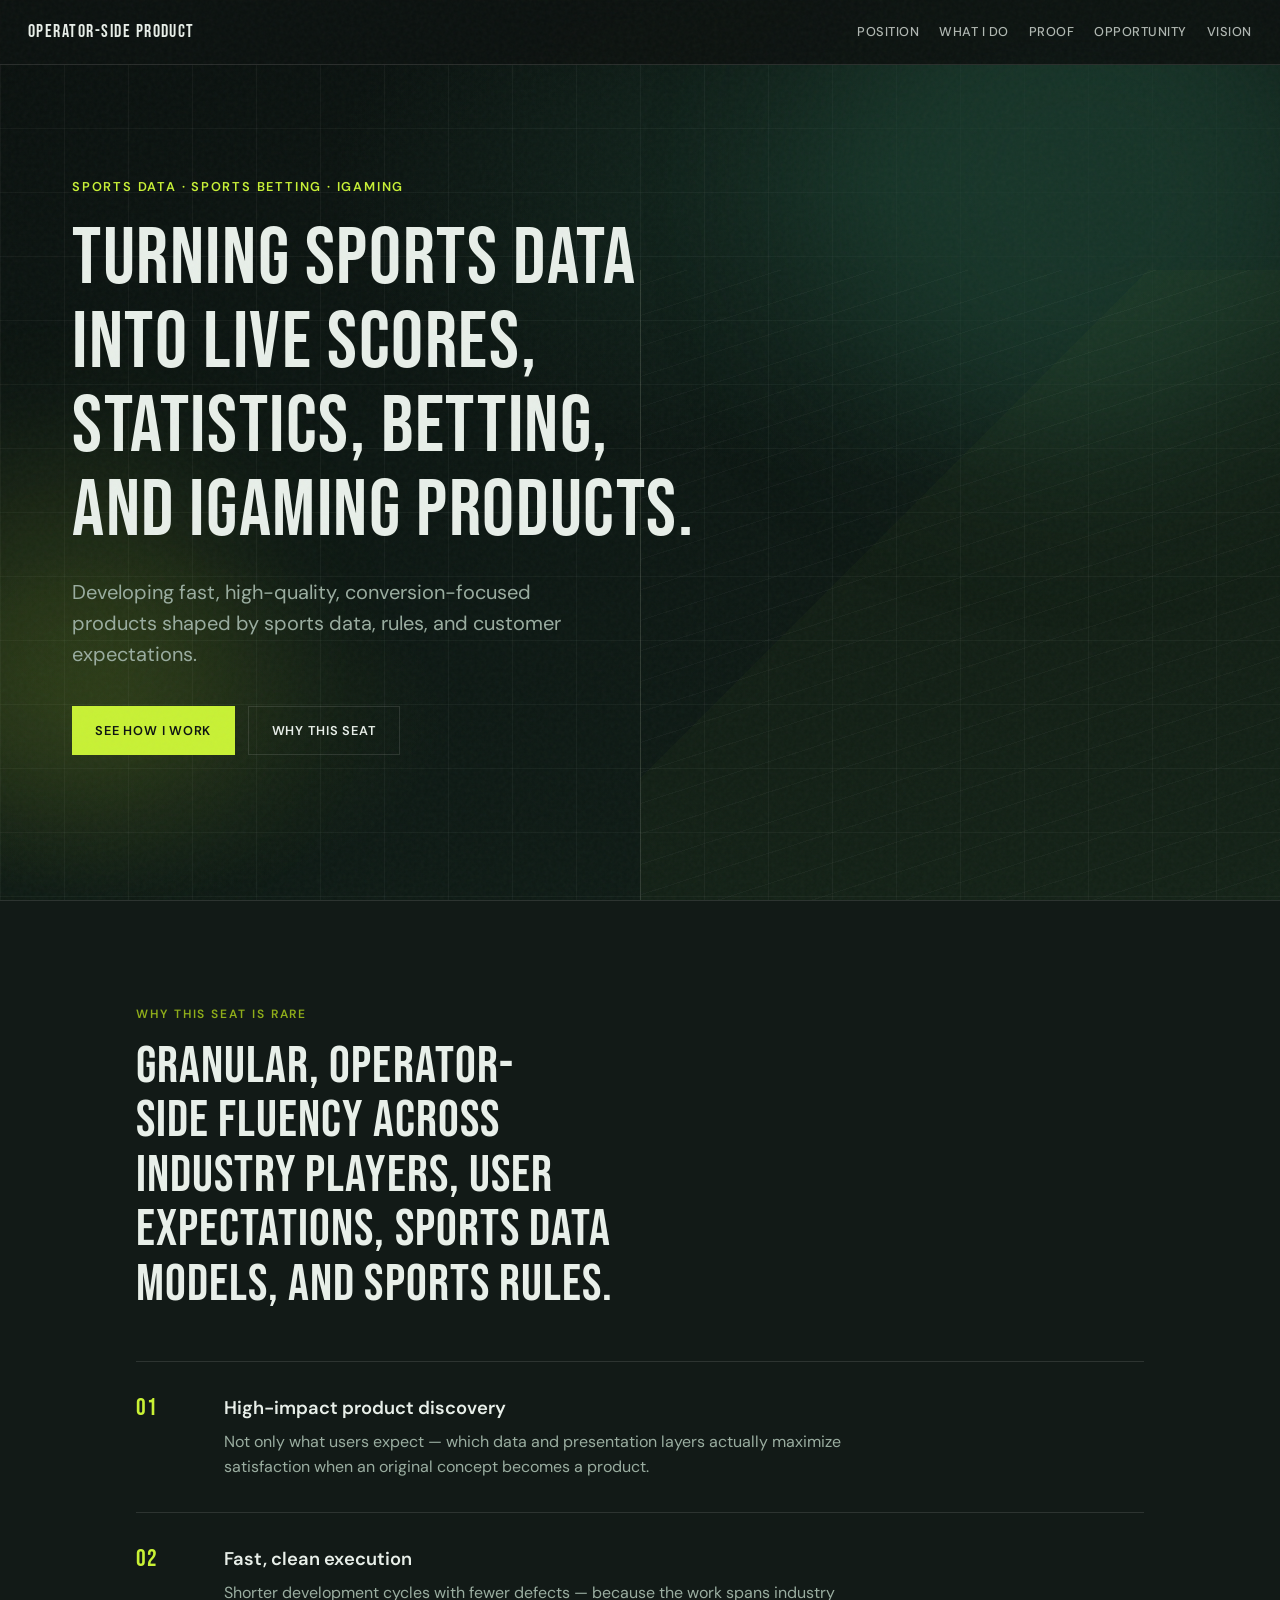
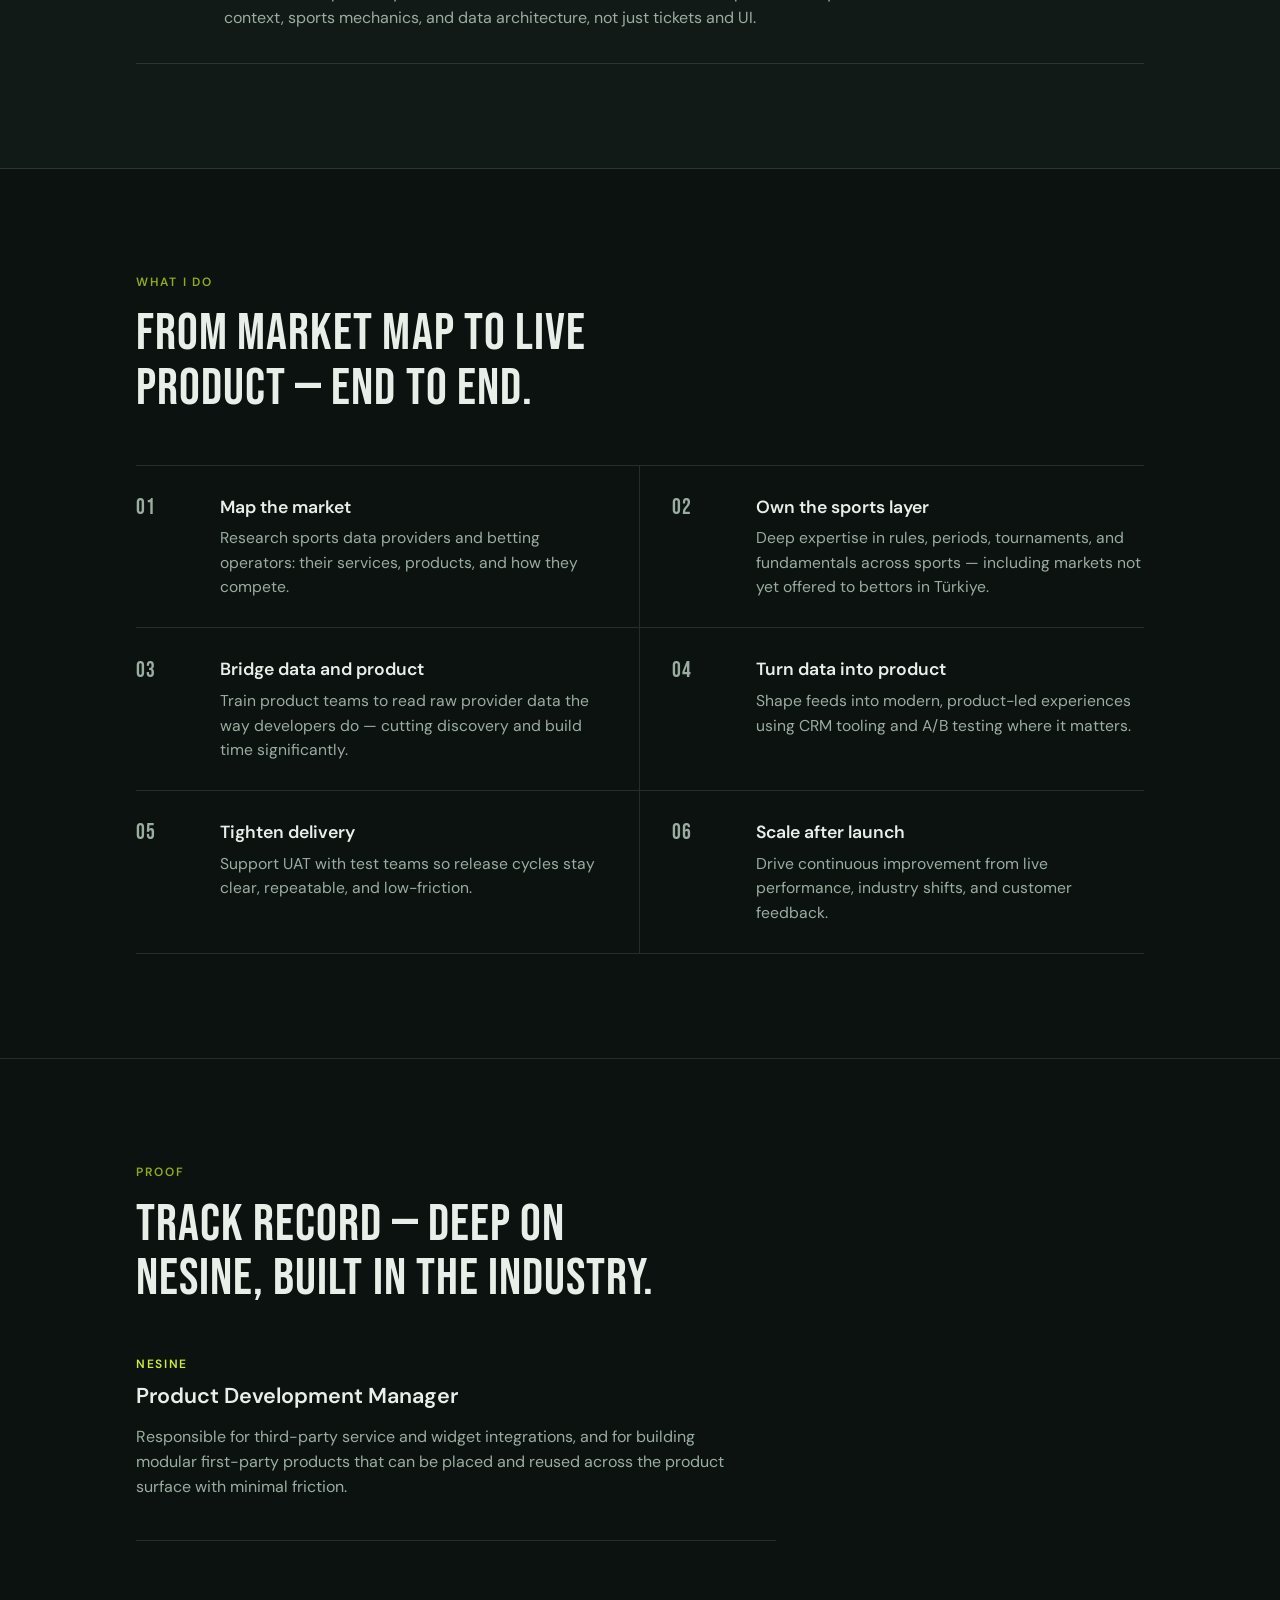
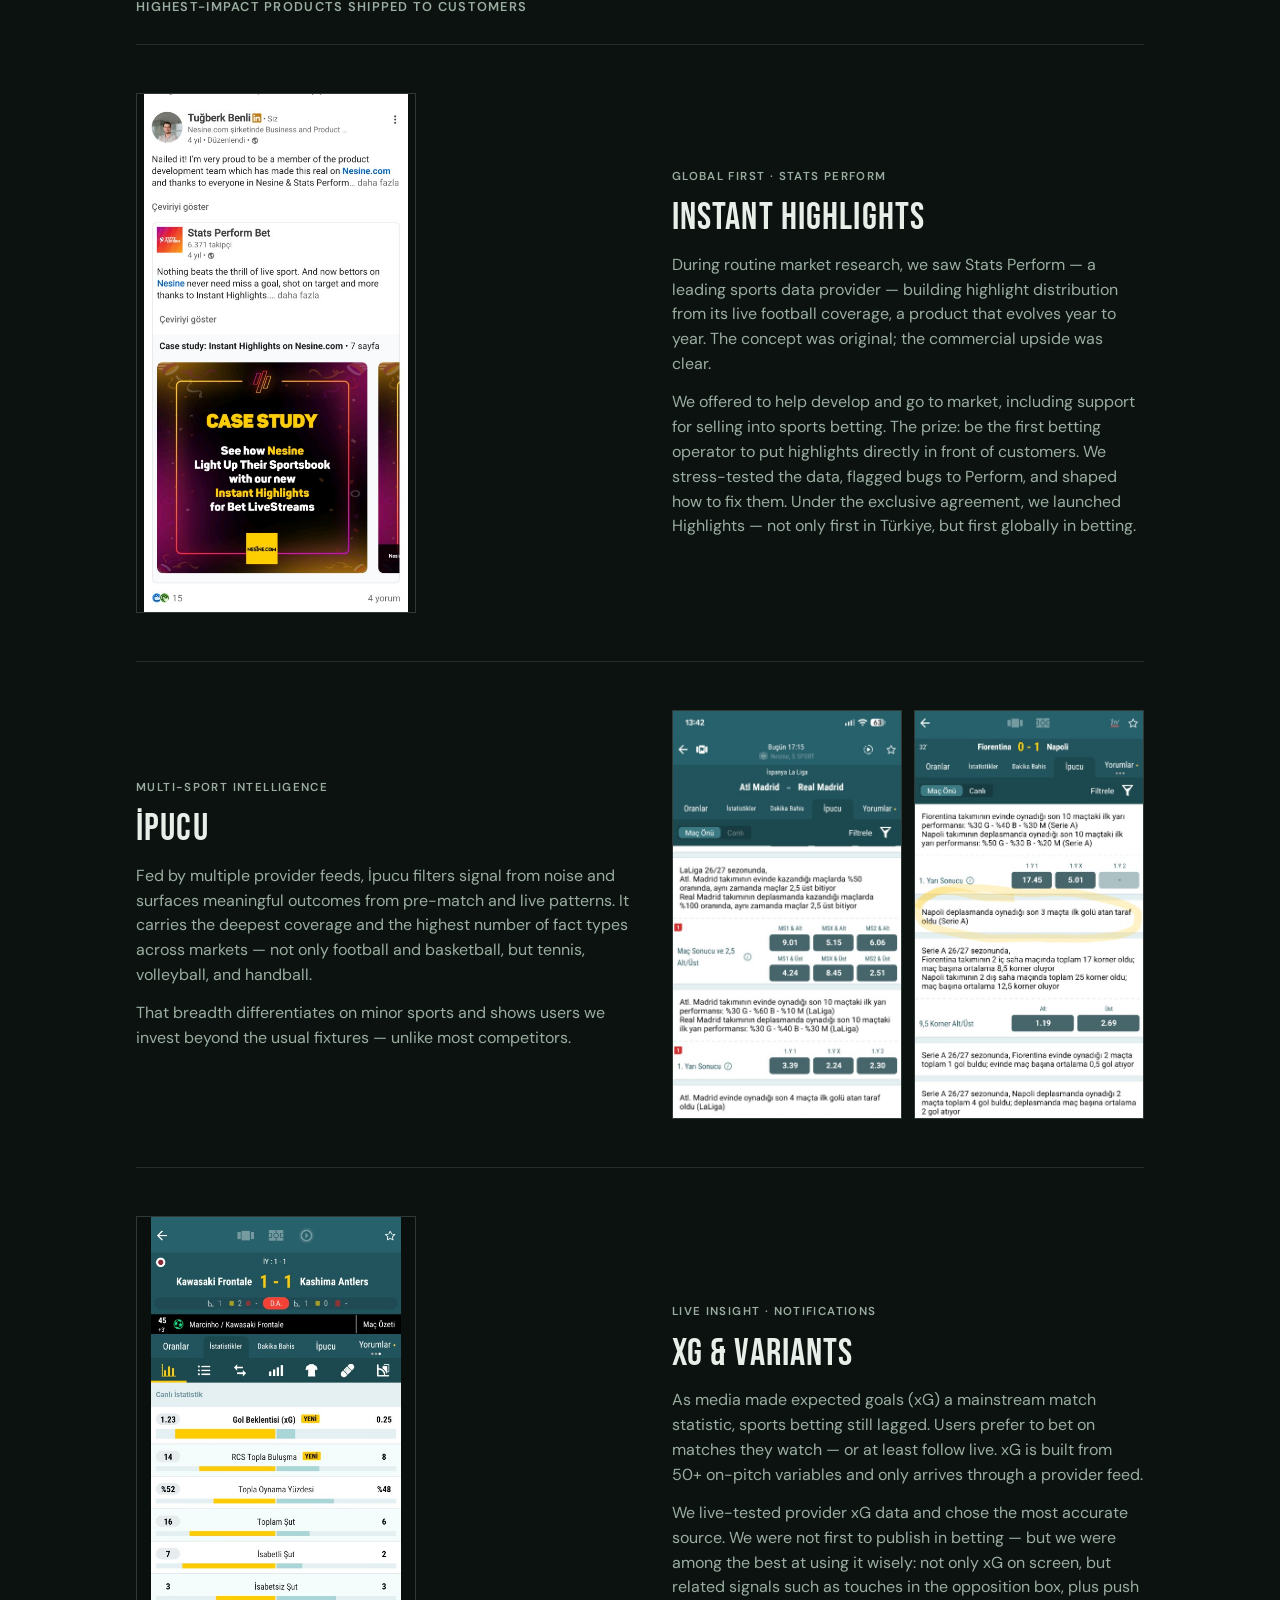
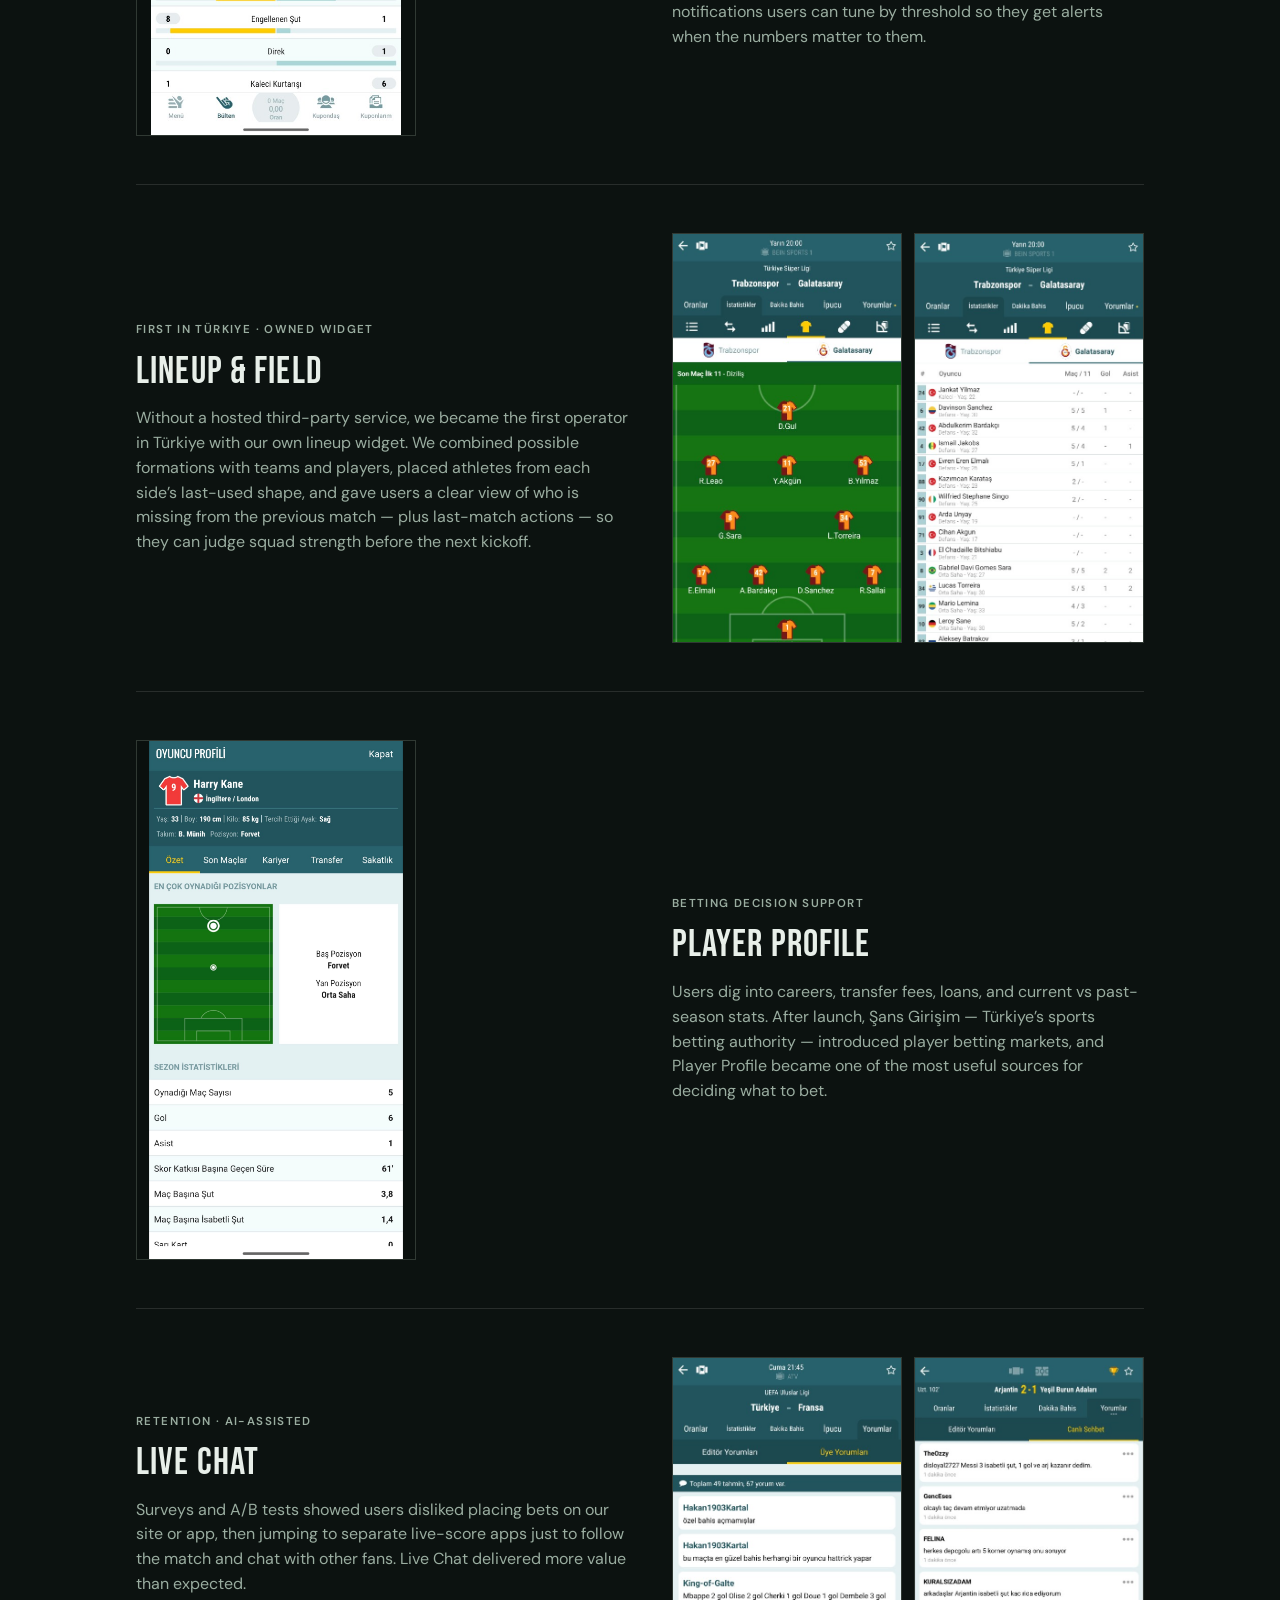
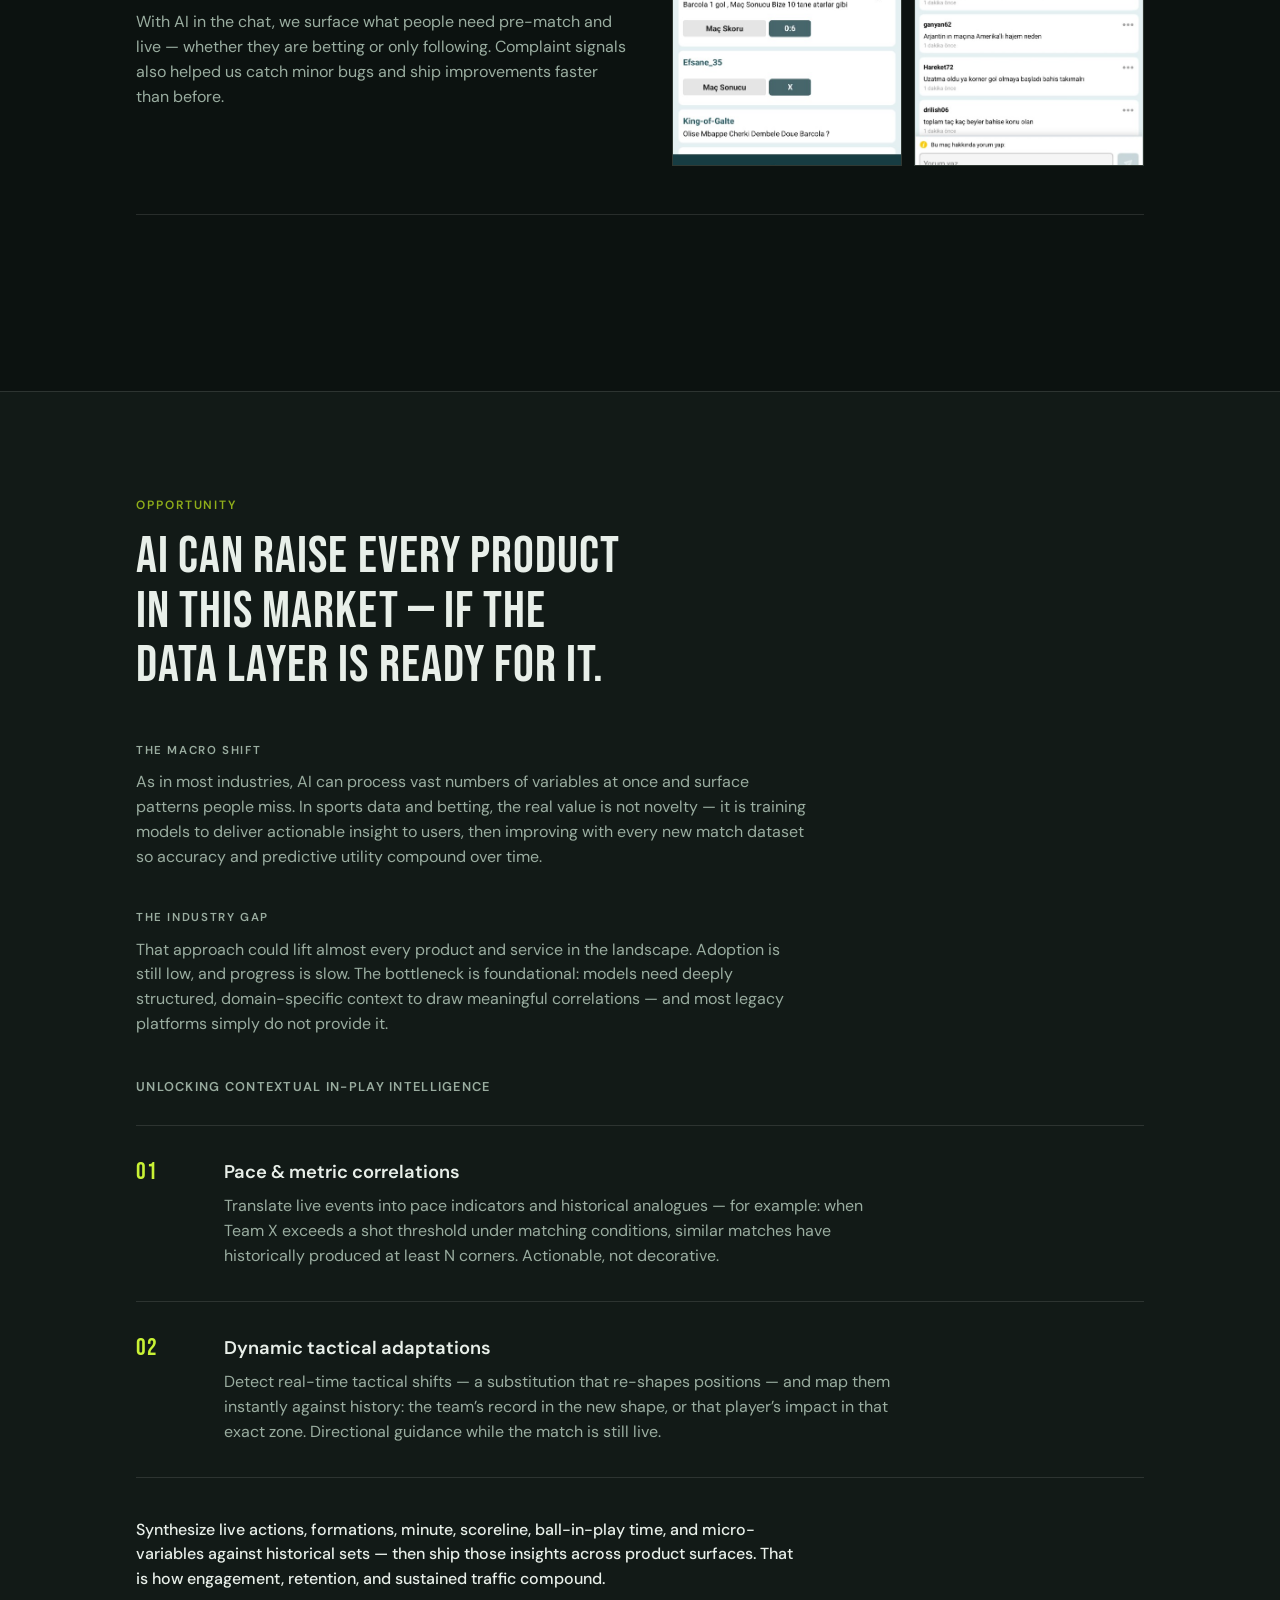
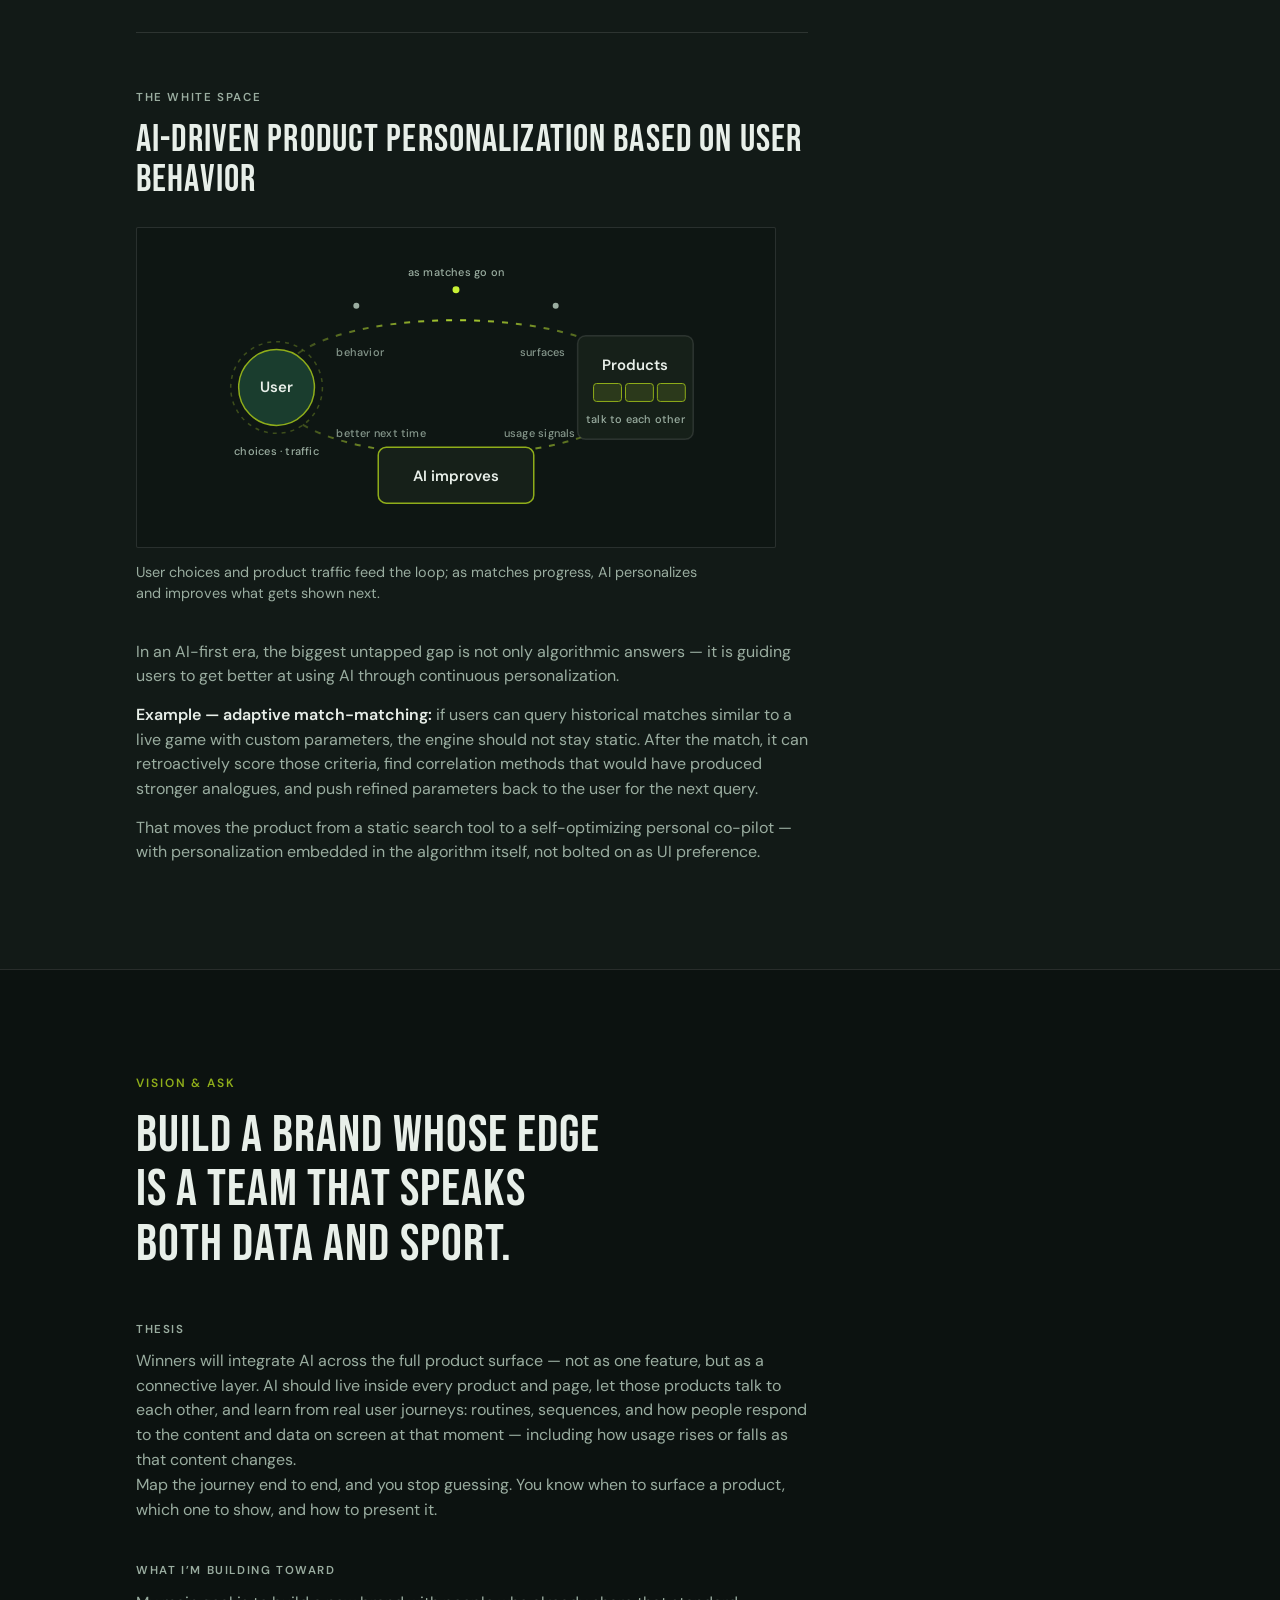
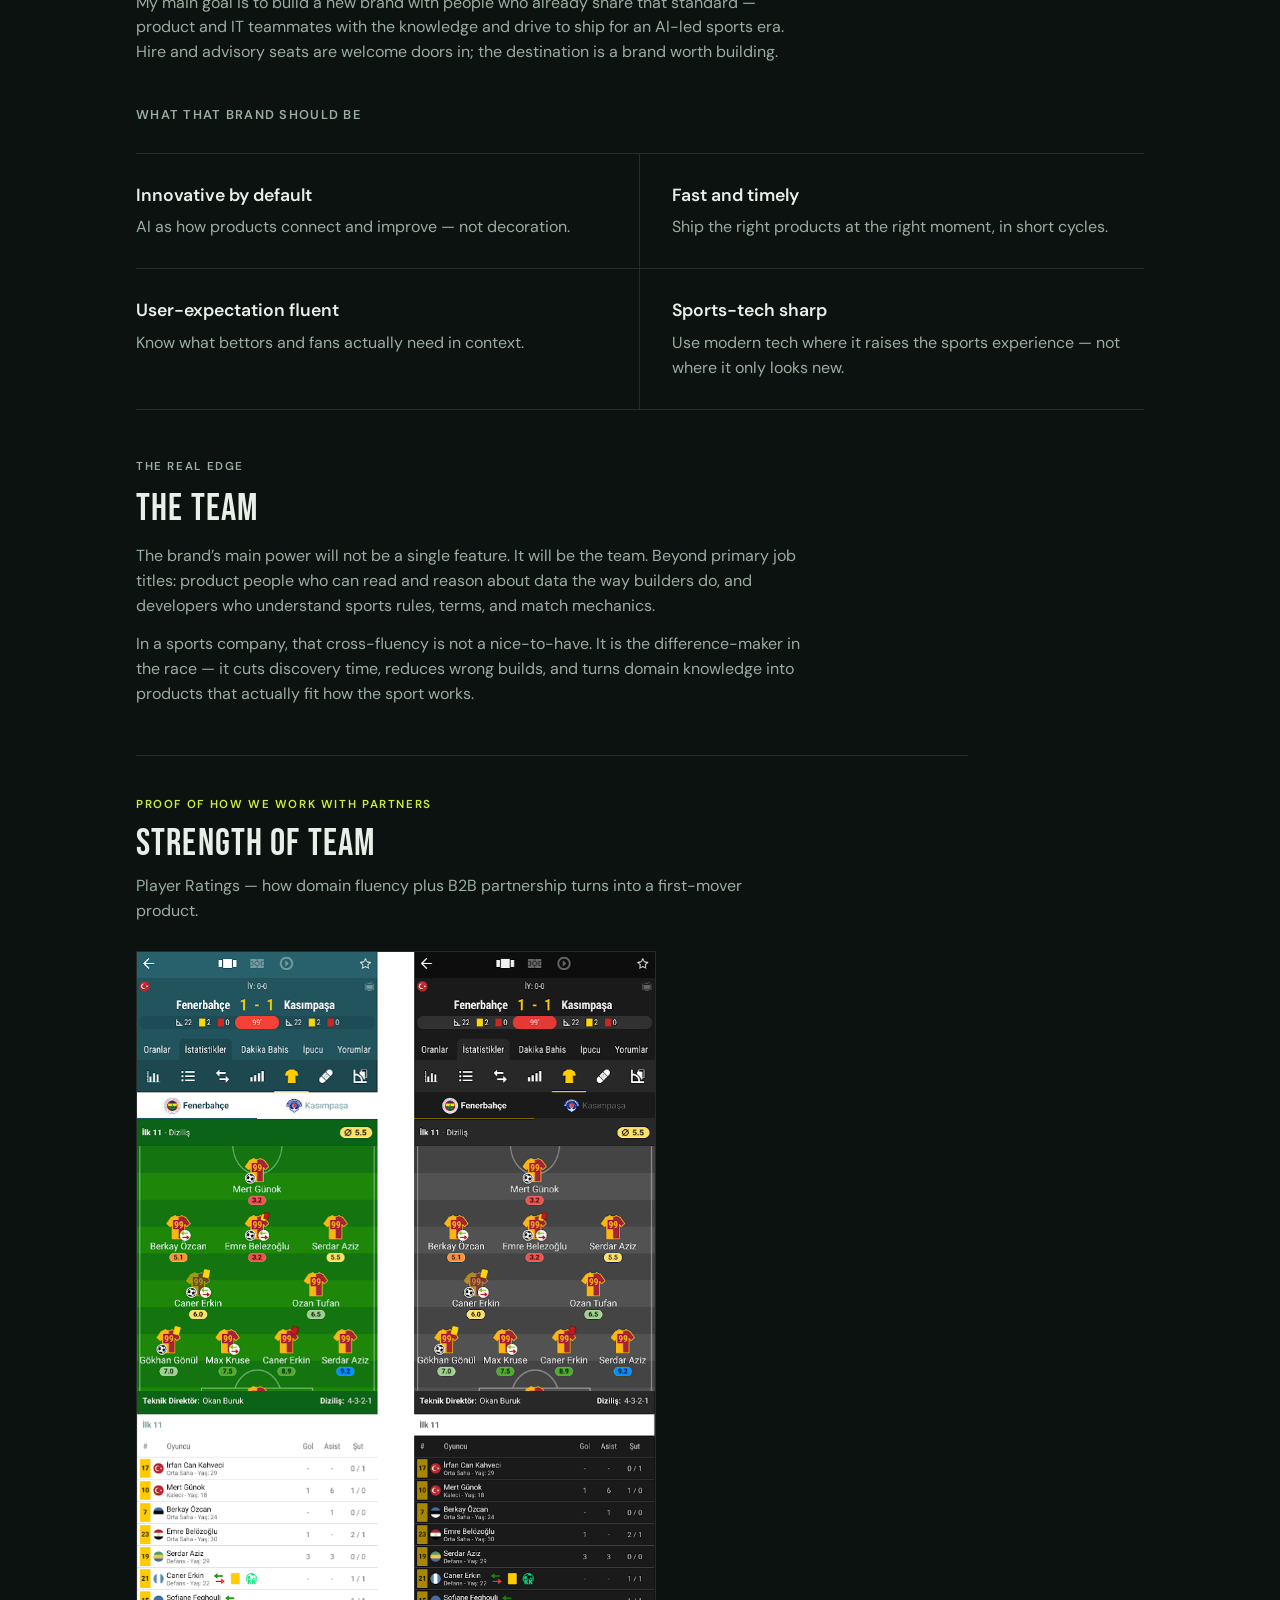
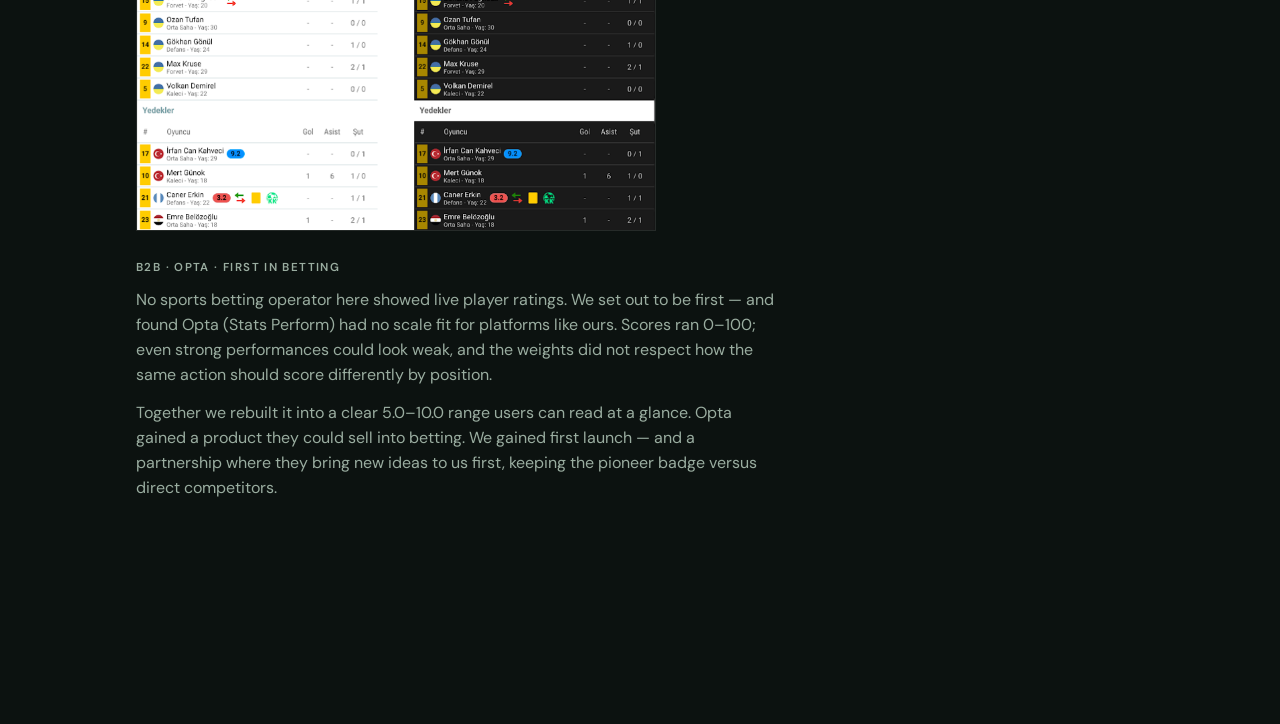
==== index.html @ 479ce372 "Publish investor pitch site for GitHub Pages. Co-authored-by: Cursor <cursoragent@cursor.com>" ====
<!DOCTYPE html>
<html lang="en">
  <head>
    <meta charset="UTF-8" />
    <meta name="viewport" content="width=device-width, initial-scale=1.0" />
    <title>Sports Data · Betting · iGaming | Operator-Side Product</title>
    <link rel="preconnect" href="https://fonts.googleapis.com" />
    <link rel="preconnect" href="https://fonts.gstatic.com" crossorigin />
    <link
      href="https://fonts.googleapis.com/css2?family=Bebas+Neue&family=DM+Sans:ital,opsz,wght@0,9..40,400;0,9..40,500;0,9..40,600;1,9..40,400&display=swap"
      rel="stylesheet"
    />
    <link rel="stylesheet" href="styles.css" />
  </head>
  <body>
    <div class="noise" aria-hidden="true"></div>

    <header class="site-header">
      <p class="brand-mark">Operator-side product</p>
      <nav class="nav">
        <a href="#position">Position</a>
        <a href="#work">What I do</a>
        <a href="#proof">Proof</a>
        <a href="#opportunity">Opportunity</a>
        <a href="#vision">Vision</a>
      </nav>
    </header>

    <main>
      <!-- ACT 1: Domain & Position (hybrid) -->
      <section class="hero" id="position" aria-labelledby="hero-title">
        <div class="hero-bg" aria-hidden="true">
          <div class="hero-grid"></div>
          <div class="hero-orb hero-orb--a"></div>
          <div class="hero-orb hero-orb--b"></div>
          <div class="hero-field"></div>
        </div>

        <div class="hero-content">
          <p class="hero-kicker reveal">Sports data · Sports betting · iGaming</p>

          <h1 id="hero-title" class="hero-title reveal reveal-delay-1">
            Turning sports data into live scores, statistics, betting, and
            iGaming products.
          </h1>

          <p class="hero-lead reveal reveal-delay-2">
            Developing fast, high-quality, conversion-focused products shaped by
            sports data, rules, and customer expectations.
          </p>

          <div class="hero-cta reveal reveal-delay-3">
            <a class="btn btn-primary" href="#work">See how I work</a>
            <a class="btn btn-ghost" href="#value">Why this seat</a>
          </div>
        </div>
      </section>

      <section class="value" id="value" aria-labelledby="value-title">
        <div class="section-inner">
          <p class="section-label reveal">Why this seat is rare</p>
          <h2 id="value-title" class="section-title reveal">
            Granular, operator-side fluency across industry players, user
            expectations, sports data models, and sports rules.
          </h2>

          <ul class="value-list">
            <li class="value-item reveal">
              <span class="value-index">01</span>
              <div>
                <h3>High-impact product discovery</h3>
                <p>
                  Not only what users expect — which data and presentation
                  layers actually maximize satisfaction when an original concept
                  becomes a product.
                </p>
              </div>
            </li>
            <li class="value-item reveal">
              <span class="value-index">02</span>
              <div>
                <h3>Fast, clean execution</h3>
                <p>
                  Shorter development cycles with fewer defects — because the
                  work spans industry context, sports mechanics, and data
                  architecture, not just tickets and UI.
                </p>
              </div>
            </li>
          </ul>
        </div>
      </section>

      <section class="work" id="work" aria-labelledby="work-title">
        <div class="section-inner">
          <p class="section-label reveal">What I do</p>
          <h2 id="work-title" class="section-title reveal">
            From market map to live product — end to end.
          </h2>

          <ol class="work-list">
            <li class="work-item reveal">
              <span class="work-num">01</span>
              <div>
                <h3>Map the market</h3>
                <p>
                  Research sports data providers and betting operators: their
                  services, products, and how they compete.
                </p>
              </div>
            </li>
            <li class="work-item reveal">
              <span class="work-num">02</span>
              <div>
                <h3>Own the sports layer</h3>
                <p>
                  Deep expertise in rules, periods, tournaments, and fundamentals
                  across sports — including markets not yet offered to bettors
                  in Türkiye.
                </p>
              </div>
            </li>
            <li class="work-item reveal">
              <span class="work-num">03</span>
              <div>
                <h3>Bridge data and product</h3>
                <p>
                  Train product teams to read raw provider data the way
                  developers do — cutting discovery and build time
                  significantly.
                </p>
              </div>
            </li>
            <li class="work-item reveal">
              <span class="work-num">04</span>
              <div>
                <h3>Turn data into product</h3>
                <p>
                  Shape feeds into modern, product-led experiences using CRM
                  tooling and A/B testing where it matters.
                </p>
              </div>
            </li>
            <li class="work-item reveal">
              <span class="work-num">05</span>
              <div>
                <h3>Tighten delivery</h3>
                <p>
                  Support UAT with test teams so release cycles stay clear,
                  repeatable, and low-friction.
                </p>
              </div>
            </li>
            <li class="work-item reveal">
              <span class="work-num">06</span>
              <div>
                <h3>Scale after launch</h3>
                <p>
                  Drive continuous improvement from live performance, industry
                  shifts, and customer feedback.
                </p>
              </div>
            </li>
          </ol>
        </div>
      </section>

      <!-- ACT 2: Proof — track record & companies -->
      <section class="proof" id="proof" aria-labelledby="proof-title">
        <div class="section-inner">
          <p class="section-label reveal">Proof</p>
          <h2 id="proof-title" class="section-title reveal">
            Track record — deep on Nesine, built in the industry.
          </h2>

          <div class="role-block reveal">
            <p class="role-company">Nesine</p>
            <h3 class="role-title">Product Development Manager</h3>
            <p class="role-copy">
              Responsible for third-party service and widget integrations, and
              for building modular first-party products that can be placed and
              reused across the product surface with minimal friction.
            </p>
          </div>

          <p class="proof-sublabel reveal">Highest-impact products shipped to customers</p>

          <div class="project-list">
            <article class="project reveal" id="instant-highlights">
              <div class="project-media">
                <div class="shot-gallery shot-gallery--single">
                  <figure class="shot">
                    <img
                      src="assets/instant-highlights.png"
                      alt="Stats Perform Instant Highlights case study featuring Nesine"
                      loading="lazy"
                    />
                  </figure>
                </div>
              </div>
              <div class="project-body">
                <p class="project-tag">Global first · Stats Perform</p>
                <h3>Instant Highlights</h3>
                <p>
                  During routine market research, we saw Stats Perform —
                  a leading sports data provider — building highlight
                  distribution from its live football coverage, a product that
                  evolves year to year. The concept was original; the commercial
                  upside was clear.
                </p>
                <p>
                  We offered to help develop and go to market, including support
                  for selling into sports betting. The prize: be the first
                  betting operator to put highlights directly in front of
                  customers. We stress-tested the data, flagged bugs to Perform,
                  and shaped how to fix them. Under the exclusive agreement, we
                  launched Highlights — not only first in Türkiye, but first
                  globally in betting.
                </p>
              </div>
            </article>

            <article class="project reveal" id="ipucu">
              <div class="project-media">
                <div class="shot-gallery">
                  <figure class="shot">
                    <img
                      src="assets/ipucu.png"
                      alt="İpucu pre-match tips with markets and odds"
                      loading="lazy"
                    />
                  </figure>
                  <figure class="shot">
                    <img
                      src="assets/ipucu2.png"
                      alt="İpucu live tips during a match"
                      loading="lazy"
                    />
                  </figure>
                </div>
              </div>
              <div class="project-body">
                <p class="project-tag">Multi-sport intelligence</p>
                <h3>İpucu</h3>
                <p>
                  Fed by multiple provider feeds, İpucu filters signal from
                  noise and surfaces meaningful outcomes from pre-match and live
                  patterns. It carries the deepest coverage and the highest
                  number of fact types across markets — not only football and
                  basketball, but tennis, volleyball, and handball.
                </p>
                <p>
                  That breadth differentiates on minor sports and shows users we
                  invest beyond the usual fixtures — unlike most competitors.
                </p>
              </div>
            </article>

            <article class="project reveal" id="xg-variants">
              <div class="project-media">
                <div class="shot-gallery shot-gallery--single">
                  <figure class="shot">
                    <img
                      src="assets/xg-variants.png"
                      alt="Live statistics showing xG and opposition-box touches"
                      loading="lazy"
                    />
                  </figure>
                </div>
              </div>
              <div class="project-body">
                <p class="project-tag">Live insight · notifications</p>
                <h3>xG &amp; variants</h3>
                <p>
                  As media made expected goals (xG) a mainstream match
                  statistic, sports betting still lagged. Users prefer to bet on
                  matches they watch — or at least follow live. xG is built from
                  50+ on-pitch variables and only arrives through a provider
                  feed.
                </p>
                <p>
                  We live-tested provider xG data and chose the most accurate
                  source. We were not first to publish in betting — but we were
                  among the best at using it wisely: not only xG on screen, but
                  related signals such as touches in the opposition box, plus
                  push notifications users can tune by threshold so they get
                  alerts when the numbers matter to them.
                </p>
              </div>
            </article>

            <article class="project reveal" id="lineup-field">
              <div class="project-media">
                <div class="shot-gallery">
                  <figure class="shot">
                    <img
                      src="assets/lineup-field.png"
                      alt="Lineup formation on the field widget"
                      loading="lazy"
                    />
                  </figure>
                  <figure class="shot">
                    <img
                      src="assets/lineup-field2.png"
                      alt="Squad list with match, goals, and assist stats"
                      loading="lazy"
                    />
                  </figure>
                </div>
              </div>
              <div class="project-body">
                <p class="project-tag">First in Türkiye · owned widget</p>
                <h3>Lineup &amp; field</h3>
                <p>
                  Without a hosted third-party service, we became the first
                  operator in Türkiye with our own lineup widget. We combined
                  possible formations with teams and players, placed athletes
                  from each side’s last-used shape, and gave users a clear view
                  of who is missing from the previous match — plus last-match
                  actions — so they can judge squad strength before the next
                  kickoff.
                </p>
              </div>
            </article>

            <article class="project reveal" id="player-profile">
              <div class="project-media">
                <div class="shot-gallery shot-gallery--single">
                  <figure class="shot">
                    <img
                      src="assets/player-profile.png"
                      alt="Player profile with career, transfers, and season stats"
                      loading="lazy"
                    />
                  </figure>
                </div>
              </div>
              <div class="project-body">
                <p class="project-tag">Betting decision support</p>
                <h3>Player Profile</h3>
                <p>
                  Users dig into careers, transfer fees, loans, and current vs
                  past-season stats. After launch, Şans Girişim — Türkiye’s
                  sports betting authority — introduced player betting markets,
                  and Player Profile became one of the most useful sources for
                  deciding what to bet.
                </p>
              </div>
            </article>

            <article class="project reveal" id="live-chat">
              <div class="project-media">
                <div class="shot-gallery">
                  <figure class="shot">
                    <img
                      src="assets/live-chat.png"
                      alt="Member comments and predictions on a match"
                      loading="lazy"
                    />
                  </figure>
                  <figure class="shot">
                    <img
                      src="assets/live-chat2.png"
                      alt="Live chat feed during a match"
                      loading="lazy"
                    />
                  </figure>
                </div>
              </div>
              <div class="project-body">
                <p class="project-tag">Retention · AI-assisted</p>
                <h3>Live Chat</h3>
                <p>
                  Surveys and A/B tests showed users disliked placing bets on
                  our site or app, then jumping to separate live-score apps just
                  to follow the match and chat with other fans. Live Chat
                  delivered more value than expected.
                </p>
                <p>
                  With AI in the chat, we surface what people need pre-match and
                  live — whether they are betting or only following. Complaint
                  signals also helped us catch minor bugs and ship improvements
                  faster than before.
                </p>
              </div>
            </article>
          </div>
        </div>
      </section>

      <!-- ACT 4: Opportunity — industry direction & white space -->
      <section class="opportunity" id="opportunity" aria-labelledby="opportunity-title">
        <div class="section-inner">
          <p class="section-label reveal">Opportunity</p>
          <h2 id="opportunity-title" class="section-title reveal">
            AI can raise every product in this market — if the data layer is
            ready for it.
          </h2>

          <div class="opp-block reveal">
            <p class="opp-kicker">The macro shift</p>
            <p>
              As in most industries, AI can process vast numbers of variables
              at once and surface patterns people miss. In sports data and
              betting, the real value is not novelty — it is training models to
              deliver actionable insight to users, then improving with every
              new match dataset so accuracy and predictive utility compound
              over time.
            </p>
          </div>

          <div class="opp-block reveal">
            <p class="opp-kicker">The industry gap</p>
            <p>
              That approach could lift almost every product and service in the
              landscape. Adoption is still low, and progress is slow. The
              bottleneck is foundational: models need deeply structured,
              domain-specific context to draw meaningful correlations — and
              most legacy platforms simply do not provide it.
            </p>
          </div>

          <p class="proof-sublabel reveal">Unlocking contextual in-play intelligence</p>

          <ul class="opp-cases">
            <li class="opp-case reveal">
              <span class="value-index">01</span>
              <div>
                <h3>Pace &amp; metric correlations</h3>
                <p>
                  Translate live events into pace indicators and historical
                  analogues — for example: when Team X exceeds a shot threshold
                  under matching conditions, similar matches have historically
                  produced at least N corners. Actionable, not decorative.
                </p>
              </div>
            </li>
            <li class="opp-case reveal">
              <span class="value-index">02</span>
              <div>
                <h3>Dynamic tactical adaptations</h3>
                <p>
                  Detect real-time tactical shifts — a substitution that
                  re-shapes positions — and map them instantly against history:
                  the team’s record in the new shape, or that player’s impact
                  in that exact zone. Directional guidance while the match is
                  still live.
                </p>
              </div>
            </li>
          </ul>

          <p class="opp-payoff reveal">
            Synthesize live actions, formations, minute, scoreline, ball-in-play
            time, and micro-variables against historical sets — then ship those
            insights across product surfaces. That is how engagement, retention,
            and sustained traffic compound.
          </p>

          <div class="opp-whitespace reveal">
            <p class="opp-kicker">The white space</p>
            <h3>AI-driven product personalization based on user behavior</h3>

            <figure class="loop-figure" aria-label="Loop: user choices, products in conversation, match progress, and AI improving products">
              <svg class="loop-svg" viewBox="0 0 640 320" role="img" aria-hidden="true">
                <defs>
                  <marker id="loop-arrow" markerWidth="8" markerHeight="8" refX="6" refY="4" orient="auto">
                    <path d="M0,0 L8,4 L0,8 Z" fill="#8fad1a" />
                  </marker>
                  <linearGradient id="loop-line" x1="0%" y1="0%" x2="100%" y2="0%">
                    <stop offset="0%" stop-color="#c8f135" stop-opacity="0.15" />
                    <stop offset="50%" stop-color="#c8f135" stop-opacity="0.85" />
                    <stop offset="100%" stop-color="#c8f135" stop-opacity="0.15" />
                  </linearGradient>
                </defs>

                <!-- Cycle path -->
                <path
                  class="loop-path"
                  d="M140 160 C140 70, 500 70, 500 160 C500 250, 140 250, 140 160"
                  fill="none"
                  stroke="url(#loop-line)"
                  stroke-width="2"
                  marker-mid="url(#loop-arrow)"
                />

                <!-- Match progress ticks along top arc -->
                <g class="loop-ticks" fill="#9aada0">
                  <circle cx="220" cy="78" r="3" />
                  <circle cx="320" cy="62" r="3.5" class="loop-tick-hot" />
                  <circle cx="420" cy="78" r="3" />
                  <text x="320" y="48" text-anchor="middle" class="loop-label-sm">as matches go on</text>
                </g>

                <!-- User -->
                <g class="loop-node loop-node--user" transform="translate(140 160)">
                  <circle r="46" class="loop-node-ring" />
                  <circle r="38" class="loop-node-fill loop-node-fill--user" />
                  <text y="5" text-anchor="middle" class="loop-label">User</text>
                  <text y="68" text-anchor="middle" class="loop-label-sm">choices · traffic</text>
                </g>

                <!-- Products cluster -->
                <g class="loop-node" transform="translate(500 160)">
                  <rect x="-58" y="-52" width="116" height="104" rx="8" class="loop-node-fill" />
                  <text y="-18" text-anchor="middle" class="loop-label">Products</text>
                  <g class="loop-products" text-anchor="middle">
                    <rect x="-42" y="-4" width="28" height="18" rx="3" class="loop-chip" />
                    <rect x="-10" y="-4" width="28" height="18" rx="3" class="loop-chip" />
                    <rect x="22" y="-4" width="28" height="18" rx="3" class="loop-chip" />
                    <text y="36" class="loop-label-sm">talk to each other</text>
                  </g>
                </g>

                <!-- AI improve (bottom) -->
                <g class="loop-node" transform="translate(320 248)">
                  <rect x="-78" y="-28" width="156" height="56" rx="8" class="loop-node-fill loop-node-fill--ai" />
                  <text y="6" text-anchor="middle" class="loop-label">AI improves</text>
                </g>

                <!-- Small flow labels -->
                <text x="200" y="128" class="loop-label-sm loop-flow">behavior</text>
                <text x="430" y="128" class="loop-label-sm loop-flow" text-anchor="end">surfaces</text>
                <text x="200" y="210" class="loop-label-sm loop-flow">better next time</text>
                <text x="440" y="210" class="loop-label-sm loop-flow" text-anchor="end">usage signals</text>
              </svg>
              <figcaption class="loop-caption">
                User choices and product traffic feed the loop; as matches
                progress, AI personalizes and improves what gets shown next.
              </figcaption>
            </figure>

            <p>
              In an AI-first era, the biggest untapped gap is not only
              algorithmic answers — it is guiding users to get better at using
              AI through continuous personalization.
            </p>
            <p>
              <strong>Example — adaptive match-matching:</strong> if users can
              query historical matches similar to a live game with custom
              parameters, the engine should not stay static. After the match,
              it can retroactively score those criteria, find correlation
              methods that would have produced stronger analogues, and push
              refined parameters back to the user for the next query.
            </p>
            <p>
              That moves the product from a static search tool to a
              self-optimizing personal co-pilot — with personalization embedded
              in the algorithm itself, not bolted on as UI preference.
            </p>
          </div>
        </div>
      </section>

      <!-- ACT 5: Vision & ask -->
      <section class="vision" id="vision" aria-labelledby="vision-title">
        <div class="section-inner">
          <p class="section-label reveal">Vision &amp; ask</p>
          <h2 id="vision-title" class="section-title reveal">
            Build a brand whose edge is a team that speaks both data and sport.
          </h2>

          <div class="opp-block reveal">
            <p class="opp-kicker">Thesis</p>
            <p>
              Winners will integrate AI across the full product surface — not as
              one feature, but as a connective layer. AI should live inside
              every product and page, let those products talk to each other, and
              learn from real user journeys: routines, sequences, and how people
              respond to the content and data on screen at that moment —
              including how usage rises or falls as that content changes.
            </p>
            <p>
              Map the journey end to end, and you stop guessing. You know when
              to surface a product, which one to show, and how to present it.
            </p>
          </div>

          <div class="opp-block reveal">
            <p class="opp-kicker">What I’m building toward</p>
            <p>
              My main goal is to build a new brand with people who already share
              that standard — product and IT teammates with the knowledge and
              drive to ship for an AI-led sports era. Hire and advisory seats
              are welcome doors in; the destination is a brand worth building.
            </p>
          </div>

          <p class="proof-sublabel reveal">What that brand should be</p>
          <ul class="vision-traits">
            <li class="vision-trait reveal">
              <h3>Innovative by default</h3>
              <p>AI as how products connect and improve — not decoration.</p>
            </li>
            <li class="vision-trait reveal">
              <h3>Fast and timely</h3>
              <p>Ship the right products at the right moment, in short cycles.</p>
            </li>
            <li class="vision-trait reveal">
              <h3>User-expectation fluent</h3>
              <p>Know what bettors and fans actually need in context.</p>
            </li>
            <li class="vision-trait reveal">
              <h3>Sports-tech sharp</h3>
              <p>
                Use modern tech where it raises the sports experience — not
                where it only looks new.
              </p>
            </li>
          </ul>

          <div class="opp-whitespace reveal">
            <p class="opp-kicker">The real edge</p>
            <h3>The team</h3>
            <p>
              The brand’s main power will not be a single feature. It will be
              the team. Beyond primary job titles: product people who can read
              and reason about data the way builders do, and developers who
              understand sports rules, terms, and match mechanics.
            </p>
            <p>
              In a sports company, that cross-fluency is not a nice-to-have. It
              is the difference-maker in the race — it cuts discovery time,
              reduces wrong builds, and turns domain knowledge into products
              that actually fit how the sport works.
            </p>
          </div>

          <div class="team-proof reveal" id="strength-of-team">
            <p class="opp-kicker">Proof of how we work with partners</p>
            <h3 class="team-proof-title">Strength of team</h3>
            <p class="team-proof-lead">
              Player Ratings — how domain fluency plus B2B partnership turns into
              a first-mover product.
            </p>

            <div class="shot-gallery shot-gallery--stack">
              <figure class="shot">
                <img
                  src="assets/player-ratings.png"
                  alt="Player ratings on the field formation in light and dark mode"
                  loading="lazy"
                />
              </figure>
              <figure class="shot">
                <img
                  src="assets/player-ratings2.png"
                  alt="Player ratings on the squad list in light and dark mode"
                  loading="lazy"
                />
              </figure>
            </div>

            <div class="team-proof-copy">
              <p class="project-tag">B2B · Opta · first in betting</p>
              <p>
                No sports betting operator here showed live player ratings. We
                set out to be first — and found Opta (Stats Perform) had no scale
                fit for platforms like ours. Scores ran 0–100; even strong
                performances could look weak, and the weights did not respect how
                the same action should score differently by position.
              </p>
              <p>
                Together we rebuilt it into a clear 5.0–10.0 range users can read
                at a glance. Opta gained a product they could sell into betting.
                We gained first launch — and a partnership where they bring new
                ideas to us first, keeping the pioneer badge versus direct
                competitors.
              </p>
            </div>
          </div>

          <div class="vision-ask reveal">
            <p class="opp-kicker">Next step</p>
            <p class="vision-ask-lead">
              Let’s schedule a follow-up on a role or advisory seat — and talk
              seriously about building this brand with people at this level of
              knowledge and passion.
            </p>
          </div>
        </div>
      </section>
    </main>

    <button
      type="button"
      class="to-top"
      id="to-top"
      aria-label="Back to top"
      hidden
    >
      <svg viewBox="0 0 24 24" aria-hidden="true" focusable="false">
        <path
          d="M12 5.5l7 7.5h-4.5V19h-5v-6H5l7-7.5z"
          fill="currentColor"
        />
      </svg>
    </button>

    <script src="script.js"></script>
  </body>
</html>
---- styles.css ----
:root {
  --bg: #0c1210;
  --bg-elevated: #121a17;
  --surface: #162019;
  --text: #e8efe9;
  --text-muted: #9aada0;
  --accent: #c8f135;
  --accent-dim: #8fad1a;
  --line: rgba(232, 239, 233, 0.12);
  --field: #1a3d2e;
  --font-display: "Bebas Neue", sans-serif;
  --font-body: "DM Sans", sans-serif;
  --ease: cubic-bezier(0.22, 1, 0.36, 1);
}

*,
*::before,
*::after {
  box-sizing: border-box;
  margin: 0;
  padding: 0;
}

html {
  scroll-behavior: smooth;
}

body {
  font-family: var(--font-body);
  background: var(--bg);
  color: var(--text);
  line-height: 1.55;
  min-height: 100vh;
  overflow-x: hidden;
  -webkit-font-smoothing: antialiased;
}

.noise {
  pointer-events: none;
  position: fixed;
  inset: 0;
  z-index: 50;
  opacity: 0.04;
  background-image: url("data:image/svg+xml,%3Csvg viewBox='0 0 256 256' xmlns='http://www.w3.org/2000/svg'%3E%3Cfilter id='n'%3E%3CfeTurbulence type='fractalNoise' baseFrequency='0.85' numOctaves='4' stitchTiles='stitch'/%3E%3C/filter%3E%3Crect width='100%25' height='100%25' filter='url(%23n)'/%3E%3C/svg%3E");
}

a {
  color: inherit;
  text-decoration: none;
}

/* Header */
.site-header {
  position: fixed;
  top: 0;
  left: 0;
  right: 0;
  z-index: 40;
  display: flex;
  align-items: center;
  justify-content: space-between;
  padding: 1.1rem 1.75rem;
  background: rgba(12, 18, 16, 0.92);
  border-bottom: 1px solid var(--line);
  backdrop-filter: blur(12px);
  -webkit-backdrop-filter: blur(12px);
}

.brand-mark {
  font-family: var(--font-display);
  font-size: 1.15rem;
  letter-spacing: 0.08em;
  text-transform: uppercase;
}

.nav {
  display: flex;
  flex-wrap: wrap;
  justify-content: flex-end;
  gap: 0.75rem 1.25rem;
  max-width: 70%;
}

.nav a {
  font-size: 0.8rem;
  font-weight: 500;
  letter-spacing: 0.04em;
  text-transform: uppercase;
  opacity: 0.75;
  transition: opacity 0.25s var(--ease), color 0.25s var(--ease);
}

.nav a:hover,
.nav a:focus-visible {
  opacity: 1;
  color: var(--accent);
}

.nav a:focus-visible,
.btn:focus-visible {
  outline: 1px solid var(--accent-dim);
  outline-offset: 3px;
}

/* Hero — one composition */
.hero {
  position: relative;
  min-height: 100vh;
  min-height: 100dvh;
  display: flex;
  align-items: center;
  padding: 6.5rem 1.75rem 4rem;
  isolation: isolate;
  overflow: visible;
}

.hero-bg {
  position: absolute;
  inset: 0;
  z-index: -1;
  overflow: hidden;
  background:
    radial-gradient(ellipse 80% 60% at 70% 20%, rgba(26, 61, 46, 0.55), transparent 55%),
    radial-gradient(ellipse 50% 40% at 10% 80%, rgba(200, 241, 53, 0.08), transparent 50%),
    linear-gradient(165deg, #0a100e 0%, #0c1612 45%, #0f1c16 100%);
}

.hero-grid {
  position: absolute;
  inset: 0;
  background-image:
    linear-gradient(rgba(232, 239, 233, 0.045) 1px, transparent 1px),
    linear-gradient(90deg, rgba(232, 239, 233, 0.045) 1px, transparent 1px);
  background-size: 64px 64px;
  opacity: 1;
}

.hero-orb {
  position: absolute;
  border-radius: 50%;
  filter: blur(80px);
  animation: drift 14s var(--ease) infinite alternate;
}

.hero-orb--a {
  width: 42vw;
  height: 42vw;
  max-width: 520px;
  max-height: 520px;
  top: -8%;
  right: -5%;
  background: rgba(26, 61, 46, 0.7);
}

.hero-orb--b {
  width: 28vw;
  height: 28vw;
  max-width: 340px;
  max-height: 340px;
  bottom: 10%;
  left: -8%;
  background: rgba(200, 241, 53, 0.12);
  animation-delay: -4s;
  animation-duration: 18s;
}

.hero-field {
  position: absolute;
  right: 0;
  bottom: 0;
  width: min(55vw, 640px);
  height: min(70vh, 720px);
  background:
    linear-gradient(135deg, transparent 40%, rgba(200, 241, 53, 0.03) 40%),
    repeating-linear-gradient(
      -18deg,
      transparent,
      transparent 28px,
      rgba(232, 239, 233, 0.04) 28px,
      rgba(232, 239, 233, 0.04) 29px
    );
  border-left: 1px solid var(--line);
  opacity: 0.85;
  animation: fieldPulse 8s ease-in-out infinite;
}

.hero-content {
  position: relative;
  z-index: 1;
  max-width: 44rem;
  width: 100%;
}

.hero-kicker {
  font-size: 0.8rem;
  font-weight: 600;
  letter-spacing: 0.14em;
  text-transform: uppercase;
  color: var(--accent);
  margin-bottom: 1.25rem;
}

.hero-title {
  font-family: var(--font-display);
  font-size: clamp(2.5rem, 6.5vw, 5rem);
  line-height: 1.05;
  letter-spacing: 0.02em;
  font-weight: 400;
  text-wrap: balance;
  margin-bottom: 1.5rem;
  overflow: visible;
}

.hero-lead {
  font-size: clamp(1.05rem, 2vw, 1.25rem);
  color: var(--text-muted);
  max-width: 34rem;
  margin-bottom: 2.25rem;
}

.hero-cta {
  display: flex;
  flex-wrap: wrap;
  gap: 0.85rem;
}

.btn {
  display: inline-flex;
  align-items: center;
  justify-content: center;
  padding: 0.85rem 1.4rem;
  font-size: 0.8rem;
  font-weight: 600;
  letter-spacing: 0.06em;
  text-transform: uppercase;
  border: 1px solid transparent;
  transition:
    background 0.3s var(--ease),
    color 0.3s var(--ease),
    border-color 0.3s var(--ease),
    transform 0.3s var(--ease);
}

.btn-primary {
  background: var(--accent);
  color: #0c1210;
}

.btn-primary:hover {
  background: #d4f85a;
  transform: translateY(-2px);
}

.btn-ghost {
  border-color: var(--line);
  color: var(--text);
  background: transparent;
}

.btn-ghost:hover {
  border-color: rgba(232, 239, 233, 0.35);
  transform: translateY(-2px);
}

/* Sections */
.section-inner {
  max-width: 72rem;
  margin: 0 auto;
  padding: 5.5rem 1.75rem;
}

.section-label {
  font-size: 0.75rem;
  font-weight: 600;
  letter-spacing: 0.16em;
  text-transform: uppercase;
  color: var(--accent-dim);
  margin-bottom: 1rem;
}

.section-title {
  font-family: var(--font-display);
  font-size: clamp(2rem, 4.5vw, 3.25rem);
  line-height: 1.05;
  letter-spacing: 0.02em;
  font-weight: 400;
  max-width: 28ch;
  text-wrap: balance;
  margin-bottom: 3rem;
}

/* Value */
.value {
  background: var(--bg-elevated);
  border-top: 1px solid var(--line);
  border-bottom: 1px solid var(--line);
}

.value-list {
  list-style: none;
  display: grid;
  gap: 0;
  border-top: 1px solid var(--line);
}

.value-item {
  display: grid;
  grid-template-columns: 4rem 1fr;
  gap: 1.5rem;
  padding: 2rem 0;
  border-bottom: 1px solid var(--line);
  transition: background 0.3s var(--ease);
}

.value-item:hover {
  background: rgba(200, 241, 53, 0.03);
}

.value-index {
  font-family: var(--font-display);
  font-size: 1.5rem;
  letter-spacing: 0.06em;
  color: var(--accent);
  line-height: 1;
  padding-top: 0.15rem;
}

.value-item h3 {
  font-size: 1.15rem;
  font-weight: 600;
  margin-bottom: 0.5rem;
}

.value-item p {
  color: var(--text-muted);
  max-width: 42rem;
}

/* Work */
.work-list {
  list-style: none;
  display: grid;
  grid-template-columns: 1fr;
  gap: 0;
  border-top: 1px solid var(--line);
  border-bottom: 1px solid var(--line);
}

.work-item {
  display: grid;
  grid-template-columns: 4rem 1fr;
  gap: 1.25rem;
  padding: 1.75rem 0;
  border-bottom: 1px solid var(--line);
  transition: background 0.3s var(--ease);
}

.work-item:last-child {
  border-bottom: none;
}

.work-item:hover {
  background: rgba(200, 241, 53, 0.03);
}

.work-num {
  font-family: var(--font-display);
  font-size: 1.35rem;
  letter-spacing: 0.06em;
  color: var(--text-muted);
  line-height: 1;
  padding-top: 0.2rem;
}

.work-item h3 {
  font-size: 1.1rem;
  font-weight: 600;
  margin-bottom: 0.35rem;
}

.work-item p {
  color: var(--text-muted);
  max-width: 40rem;
  font-size: 0.98rem;
}

/* Proof */
.proof {
  border-top: 1px solid var(--line);
  background: var(--bg);
}

.role-block {
  max-width: 40rem;
  margin-bottom: 3.5rem;
  padding-bottom: 2.5rem;
  border-bottom: 1px solid var(--line);
}

.role-company {
  font-size: 0.75rem;
  font-weight: 600;
  letter-spacing: 0.14em;
  text-transform: uppercase;
  color: var(--accent);
  margin-bottom: 0.4rem;
}

.role-title {
  font-size: 1.35rem;
  font-weight: 600;
  margin-bottom: 0.75rem;
}

.role-copy {
  color: var(--text-muted);
  max-width: 38rem;
}

.proof-sublabel {
  font-size: 0.8rem;
  font-weight: 600;
  letter-spacing: 0.1em;
  text-transform: uppercase;
  color: var(--text-muted);
  margin-bottom: 1.75rem;
}

.project-list {
  display: flex;
  flex-direction: column;
  gap: 0;
  margin-bottom: 4.5rem;
}

.project {
  display: grid;
  grid-template-columns: 1fr;
  gap: 1.5rem;
  padding: 2.5rem 0;
  border-top: 1px solid var(--line);
  transition: background 0.3s var(--ease);
}

.project:last-child {
  border-bottom: 1px solid var(--line);
}

.project:hover {
  background: rgba(200, 241, 53, 0.02);
}

.project-media {
  position: relative;
  background: transparent;
  border: none;
  overflow: visible;
}

.shot-gallery {
  display: grid;
  grid-template-columns: repeat(2, minmax(0, 1fr));
  gap: 0.75rem;
  align-items: start;
}

.shot-gallery--single {
  grid-template-columns: minmax(0, 1fr);
  max-width: 280px;
}

.shot-gallery--wide {
  grid-template-columns: minmax(0, 1fr);
  max-width: 520px;
}

.shot-gallery--wide .shot {
  aspect-ratio: auto;
}

.shot-gallery--wide .shot img {
  height: auto;
  width: 100%;
  object-fit: contain;
  background: #0a100e;
}

.shot {
  margin: 0;
  background: var(--surface);
  border: 1px solid var(--line);
  overflow: hidden;
  aspect-ratio: 9 / 16;
}

.shot-gallery--single .shot {
  aspect-ratio: auto;
  max-height: 520px;
}

.shot img {
  width: 100%;
  height: 100%;
  object-fit: cover;
  object-position: top center;
  display: block;
  transition:
    transform 0.55s var(--ease),
    filter 0.55s var(--ease);
}

.project:hover .shot img {
  transform: scale(1.02);
  filter: brightness(1.04);
}

.shot-gallery--single .shot img {
  height: auto;
  max-height: 520px;
  object-fit: contain;
  background: #0a100e;
}

.shot--pending {
  position: relative;
  min-height: 280px;
  aspect-ratio: 9 / 16;
}

.media-fallback {
  position: absolute;
  inset: 0;
  display: flex;
  align-items: center;
  justify-content: center;
  font-family: var(--font-display);
  font-size: clamp(1rem, 2.5vw, 1.35rem);
  letter-spacing: 0.08em;
  text-transform: uppercase;
  color: rgba(232, 239, 233, 0.28);
  background:
    linear-gradient(135deg, transparent 48%, rgba(200, 241, 53, 0.04) 48%),
    repeating-linear-gradient(
      -18deg,
      transparent,
      transparent 20px,
      rgba(232, 239, 233, 0.03) 20px,
      rgba(232, 239, 233, 0.03) 21px
    );
}

.shot-note {
  margin-top: 1rem;
  font-size: 0.85rem;
  color: var(--text-muted);
}

.shot-note code {
  font-size: 0.8em;
  color: var(--accent-dim);
}

.project-tag {
  font-size: 0.72rem;
  font-weight: 600;
  letter-spacing: 0.12em;
  text-transform: uppercase;
  color: var(--accent-dim);
  margin-bottom: 0.55rem;
}

.project-body h3 {
  font-family: var(--font-display);
  font-size: clamp(1.75rem, 3.5vw, 2.35rem);
  letter-spacing: 0.03em;
  font-weight: 400;
  line-height: 1;
  margin-bottom: 1rem;
}

.project-body p {
  color: var(--text-muted);
  margin-bottom: 0.85rem;
  max-width: 38rem;
}

.project-body p:last-child {
  margin-bottom: 0;
}

.prior-page {
  padding-top: 4rem;
}

.prior-list {
  list-style: none;
  border-top: 1px solid var(--line);
}

.prior-item {
  padding: 1.5rem 0;
  border-bottom: 1px solid var(--line);
  transition: background 0.3s var(--ease);
}

.prior-item:hover {
  background: rgba(200, 241, 53, 0.03);
}

.prior-company {
  font-size: 0.72rem;
  font-weight: 600;
  letter-spacing: 0.12em;
  text-transform: uppercase;
  color: var(--accent);
  margin-bottom: 0.35rem;
}

.prior-item h3 {
  font-size: 1.1rem;
  font-weight: 600;
  margin-bottom: 0.5rem;
}

.prior-item p:not(.prior-company) {
  color: var(--text-muted);
  max-width: 40rem;
}

.prior-item strong {
  color: var(--text);
  font-weight: 600;
}

/* Opportunity */
.opportunity {
  border-top: 1px solid var(--line);
  background: var(--bg-elevated);
}

.opp-block {
  max-width: 42rem;
  margin-bottom: 2.5rem;
}

.opp-kicker {
  font-size: 0.72rem;
  font-weight: 600;
  letter-spacing: 0.14em;
  text-transform: uppercase;
  color: var(--accent);
  margin-bottom: 0.65rem;
}

.opp-block p {
  color: var(--text-muted);
}

.opp-cases {
  list-style: none;
  border-top: 1px solid var(--line);
  margin-bottom: 2.5rem;
}

.opp-case {
  display: grid;
  grid-template-columns: 4rem 1fr;
  gap: 1.5rem;
  padding: 2rem 0;
  border-bottom: 1px solid var(--line);
  transition: background 0.3s var(--ease);
}

.opp-case:hover {
  background: rgba(200, 241, 53, 0.03);
}

.opp-case h3 {
  font-size: 1.15rem;
  font-weight: 600;
  margin-bottom: 0.5rem;
}

.opp-case p {
  color: var(--text-muted);
  max-width: 42rem;
}

.opp-payoff {
  max-width: 42rem;
  color: var(--text);
  font-weight: 500;
  margin-bottom: 3.5rem;
  padding-bottom: 2.5rem;
  border-bottom: 1px solid var(--line);
}

.opp-whitespace {
  max-width: 42rem;
}

.opp-whitespace h3 {
  font-family: var(--font-display);
  font-size: clamp(1.75rem, 3.5vw, 2.35rem);
  letter-spacing: 0.03em;
  font-weight: 400;
  line-height: 1.05;
  margin-bottom: 1rem;
}

.loop-figure {
  margin: 1.75rem 0 2.25rem;
  max-width: 40rem;
}

.loop-svg {
  display: block;
  width: 100%;
  height: auto;
  background: rgba(12, 18, 16, 0.45);
  border: 1px solid var(--line);
  border-radius: 2px;
}

.loop-node-fill {
  fill: var(--surface);
  stroke: var(--line);
  stroke-width: 1.5;
}

.loop-node-fill--user {
  fill: #1a3d2e;
  stroke: var(--accent-dim);
}

.loop-node-fill--ai {
  fill: #162019;
  stroke: var(--accent-dim);
}

.loop-node-ring {
  fill: none;
  stroke: rgba(200, 241, 53, 0.25);
  stroke-width: 1.5;
  stroke-dasharray: 4 5;
}

.loop-chip {
  fill: rgba(200, 241, 53, 0.12);
  stroke: var(--accent-dim);
  stroke-width: 1;
}

.loop-label {
  fill: var(--text);
  font-family: var(--font-body);
  font-size: 15px;
  font-weight: 600;
}

.loop-label-sm {
  fill: var(--text-muted);
  font-family: var(--font-body);
  font-size: 11px;
  font-weight: 500;
  letter-spacing: 0.02em;
}

.loop-flow {
  opacity: 0.85;
}

.loop-tick-hot {
  fill: var(--accent);
}

.loop-path {
  stroke-dasharray: 6 8;
  animation: loop-dash 18s linear infinite;
}

.loop-caption {
  margin-top: 0.85rem;
  font-size: 0.9rem;
  color: var(--text-muted);
  max-width: 36rem;
  line-height: 1.45;
}

@keyframes loop-dash {
  to {
    stroke-dashoffset: -140;
  }
}

.opp-whitespace p {
  color: var(--text-muted);
  margin-bottom: 0.85rem;
}

.opp-whitespace p:last-child {
  margin-bottom: 0;
}

.opp-whitespace strong {
  color: var(--text);
  font-weight: 600;
}

.team-proof {
  margin-top: 3rem;
  padding-top: 2.5rem;
  border-top: 1px solid var(--line);
  max-width: 52rem;
}

.team-proof-title {
  font-family: var(--font-display);
  font-size: clamp(1.75rem, 3.5vw, 2.35rem);
  letter-spacing: 0.03em;
  font-weight: 400;
  line-height: 1.05;
  margin-bottom: 0.65rem;
}

.team-proof-lead {
  color: var(--text-muted);
  max-width: 40rem;
  margin-bottom: 1.75rem;
}

.shot-gallery--stack {
  grid-template-columns: 1fr;
  gap: 0;
  max-width: 520px;
  margin-bottom: 1.75rem;
  border: 1px solid var(--line);
  background: #0a100e;
  overflow: hidden;
}

.shot-gallery--stack .shot {
  aspect-ratio: auto;
  border: none;
  border-radius: 0;
  background: transparent;
}

.shot-gallery--stack .shot img {
  height: auto;
  width: 100%;
  display: block;
  object-fit: contain;
  background: #0a100e;
  margin: 0;
  padding: 0;
}

.team-proof:hover .shot img {
  transform: none;
  filter: none;
}

.team-proof-copy .project-tag {
  margin-bottom: 0.75rem;
}

.team-proof-copy p {
  color: var(--text-muted);
  margin-bottom: 0.85rem;
  max-width: 40rem;
}

.team-proof-copy p:last-child {
  margin-bottom: 0;
}

/* Vision & ask */
.vision {
  border-top: 1px solid var(--line);
  background: var(--bg);
}

.vision-traits {
  list-style: none;
  display: grid;
  grid-template-columns: 1fr;
  gap: 0;
  border-top: 1px solid var(--line);
  border-bottom: 1px solid var(--line);
  margin-bottom: 3rem;
}

.vision-trait {
  padding: 1.5rem 0;
  border-bottom: 1px solid var(--line);
  transition: background 0.3s var(--ease);
}

.vision-trait:last-child {
  border-bottom: none;
}

.vision-trait:hover {
  background: rgba(200, 241, 53, 0.03);
}

.vision-trait h3 {
  font-size: 1.1rem;
  font-weight: 600;
  margin-bottom: 0.4rem;
}

.vision-trait p {
  color: var(--text-muted);
  max-width: 40rem;
}

.vision-ask {
  max-width: 40rem;
  padding-top: 0.5rem;
}

.vision-ask-lead {
  font-size: 1.15rem;
  font-weight: 500;
  color: var(--text);
  line-height: 1.5;
}

@media (min-width: 900px) {
  .vision-traits {
    grid-template-columns: 1fr 1fr;
  }

  .vision-trait {
    padding: 1.75rem 2rem;
    border-bottom: 1px solid var(--line);
  }

  .vision-trait:nth-child(odd) {
    padding-left: 0;
    border-right: 1px solid var(--line);
  }

  .vision-trait:nth-child(even) {
    padding-right: 0;
  }

  /* Bottom row: container already has border-bottom */
  .vision-trait:nth-child(n + 3) {
    border-bottom: none;
  }
}

@media (min-width: 900px) {
  .project {
    grid-template-columns: minmax(0, 1.05fr) minmax(0, 1fr);
    gap: 2.5rem;
    align-items: center;
    padding: 3rem 0;
  }

  .project:nth-child(even) .project-media {
    order: 2;
  }

  .project:nth-child(even) .project-body {
    order: 1;
  }
}

/* Reveal motion */
.reveal {
  opacity: 0;
  transform: translateY(28px);
  transition:
    opacity 0.8s var(--ease),
    transform 0.8s var(--ease);
}

.reveal.is-visible {
  opacity: 1;
  transform: translateY(0);
}

.reveal-delay-1 {
  transition-delay: 0.12s;
}

.reveal-delay-2 {
  transition-delay: 0.24s;
}

.reveal-delay-3 {
  transition-delay: 0.36s;
}

@keyframes drift {
  from {
    transform: translate(0, 0) scale(1);
  }
  to {
    transform: translate(-4%, 6%) scale(1.08);
  }
}

@keyframes fieldPulse {
  0%,
  100% {
    opacity: 0.55;
  }
  50% {
    opacity: 0.9;
  }
}

@media (min-width: 768px) {
  .hero {
    padding: 7rem 3rem 5rem;
  }

  .section-inner {
    padding: 6.5rem 3rem;
  }

  .work-list {
    grid-template-columns: 1fr 1fr;
  }

  .work-item {
    padding: 1.75rem 2rem;
    border-bottom: 1px solid var(--line);
  }

  .work-item:nth-child(odd) {
    padding-left: 0;
    border-right: 1px solid var(--line);
  }

  .work-item:nth-child(even) {
    padding-right: 0;
  }

  /* Last row (6 items → 5 & 6): container already has border-bottom */
  .work-item:nth-child(n + 5) {
    border-bottom: none;
  }
}

@media (min-width: 1100px) {
  .hero {
    padding-left: 4.5rem;
    padding-right: 4.5rem;
  }

  .section-inner {
    padding-left: 4.5rem;
    padding-right: 4.5rem;
  }
}

/* Back to top */
.to-top {
  position: fixed;
  right: 1.25rem;
  bottom: 1.25rem;
  z-index: 45;
  display: inline-flex;
  align-items: center;
  justify-content: center;
  width: 2.75rem;
  height: 2.75rem;
  padding: 0;
  border: 1px solid var(--line);
  background: rgba(18, 26, 23, 0.92);
  color: var(--accent);
  cursor: pointer;
  backdrop-filter: blur(10px);
  -webkit-backdrop-filter: blur(10px);
  opacity: 0;
  visibility: hidden;
  transform: translateY(8px);
  transition:
    opacity 0.3s var(--ease),
    visibility 0.3s var(--ease),
    transform 0.3s var(--ease),
    border-color 0.3s var(--ease),
    background 0.3s var(--ease);
}

.to-top.is-visible {
  opacity: 1;
  visibility: visible;
  transform: translateY(0);
}

.to-top:hover,
.to-top:focus-visible {
  border-color: var(--accent-dim);
  background: rgba(26, 61, 46, 0.95);
}

.to-top:focus-visible {
  outline: 1px solid var(--accent-dim);
  outline-offset: 3px;
}

.to-top svg {
  width: 1.15rem;
  height: 1.15rem;
  display: block;
}

@media (min-width: 768px) {
  .to-top {
    right: 1.75rem;
    bottom: 1.75rem;
  }
}

@media (prefers-reduced-motion: reduce) {
  html {
    scroll-behavior: auto;
  }

  .reveal {
    opacity: 1;
    transform: none;
    transition: none;
  }

  .hero-orb,
  .hero-field,
  .loop-path {
    animation: none;
  }

  .btn-primary:hover,
  .btn-ghost:hover {
    transform: none;
  }

  .project:hover .shot img {
    transform: none;
    filter: none;
  }

  .to-top {
    transition: none;
  }
}
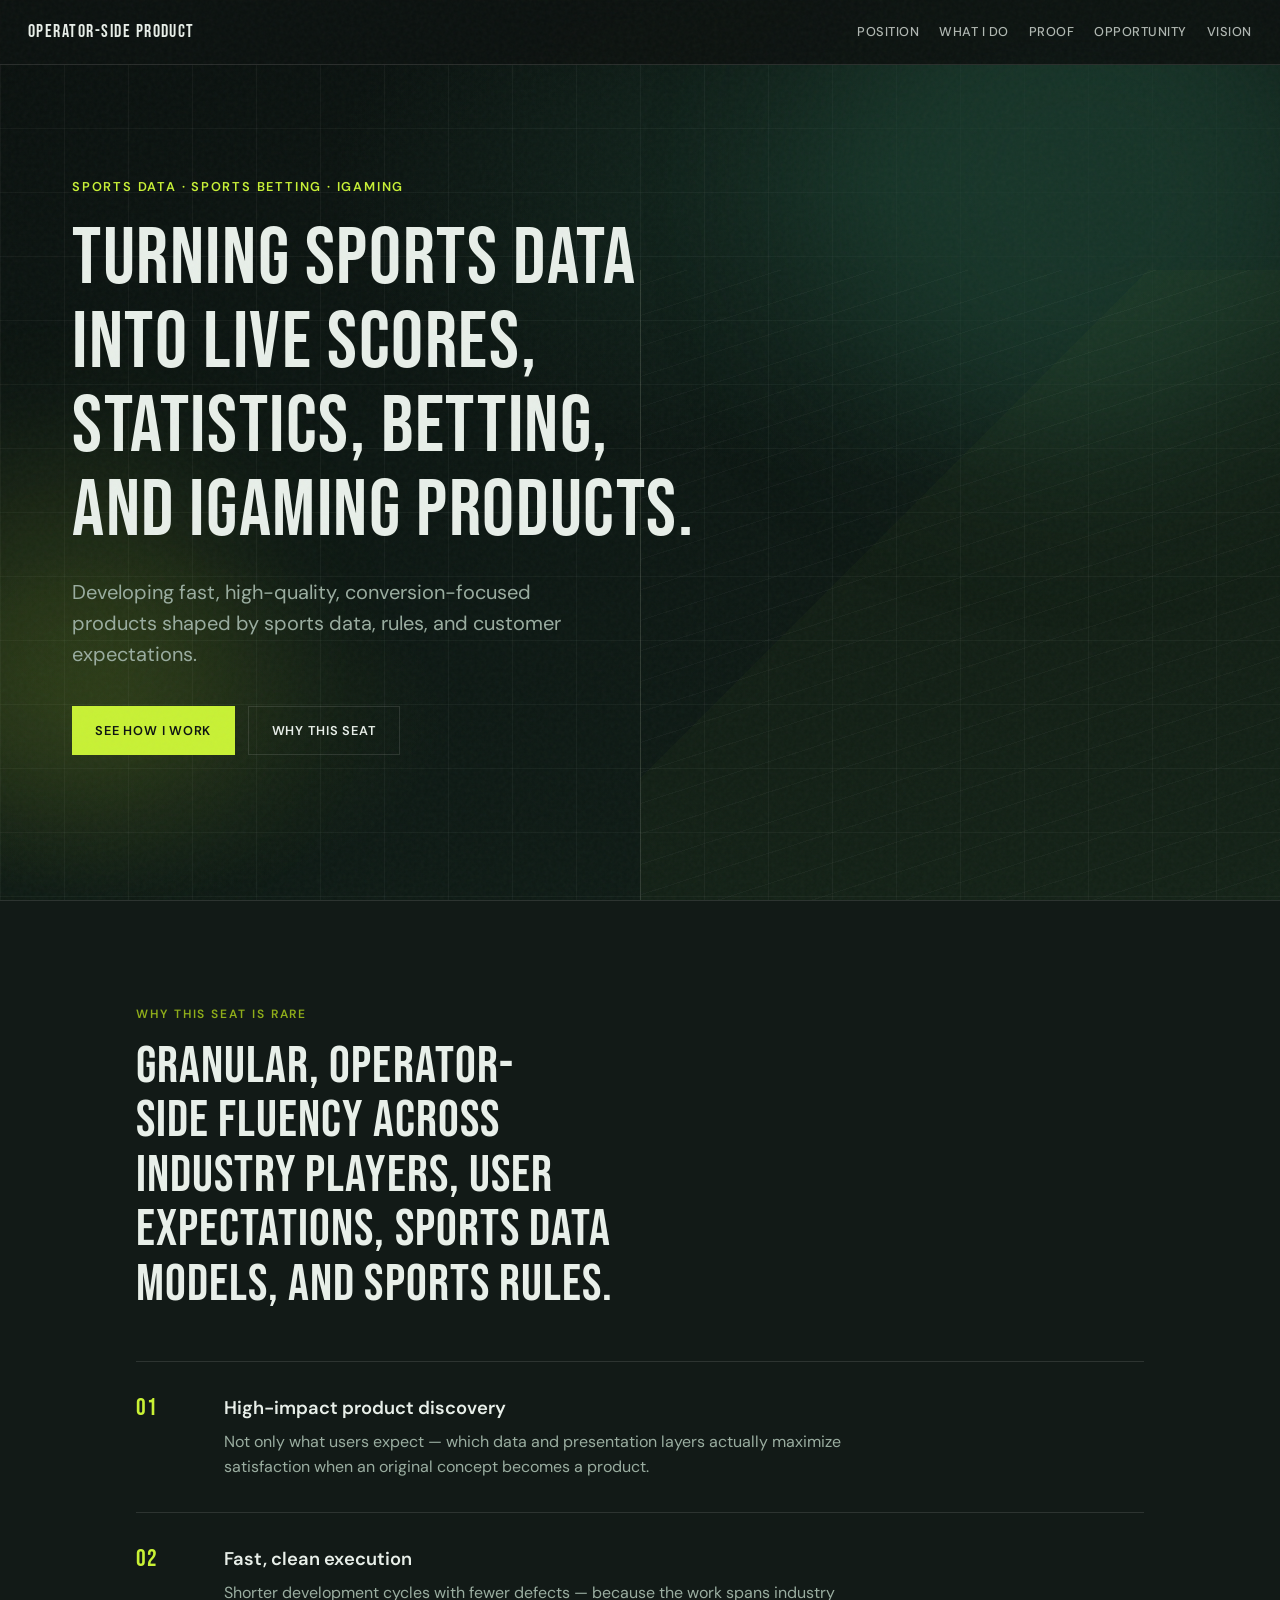
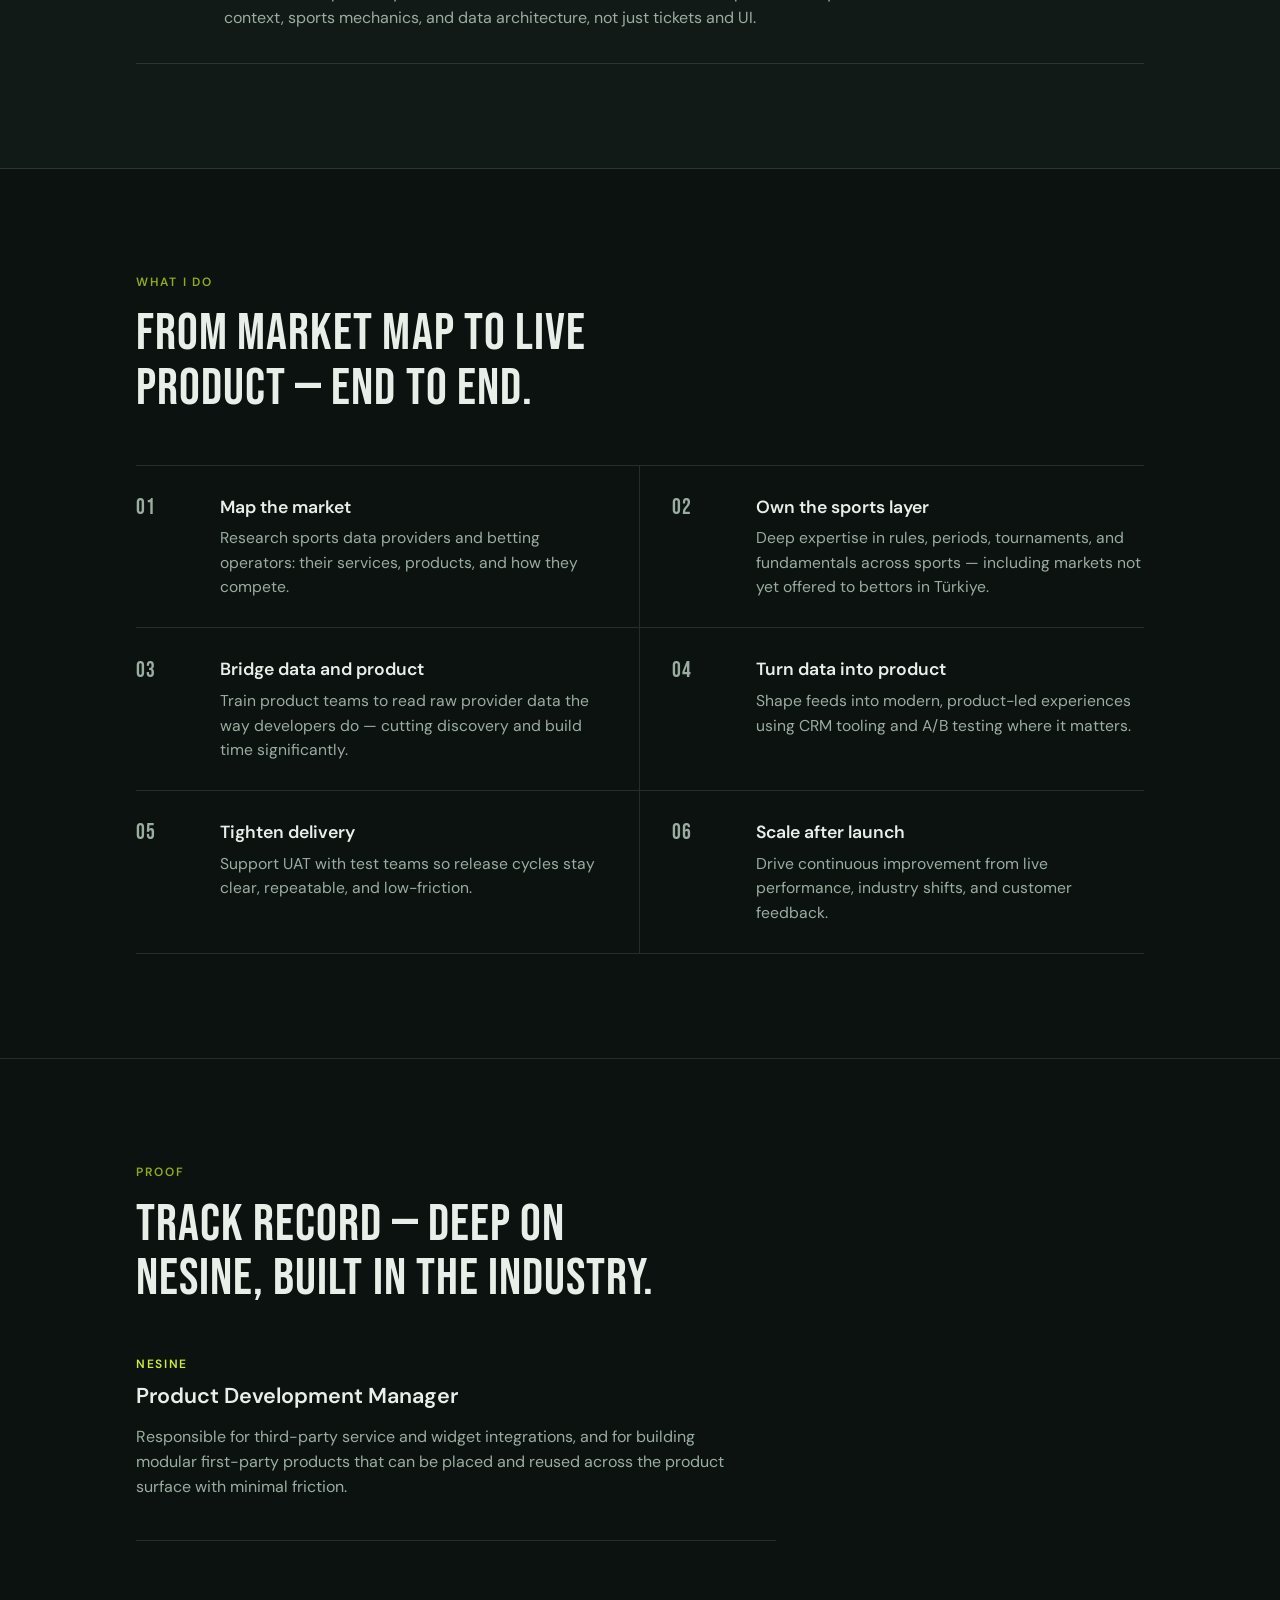
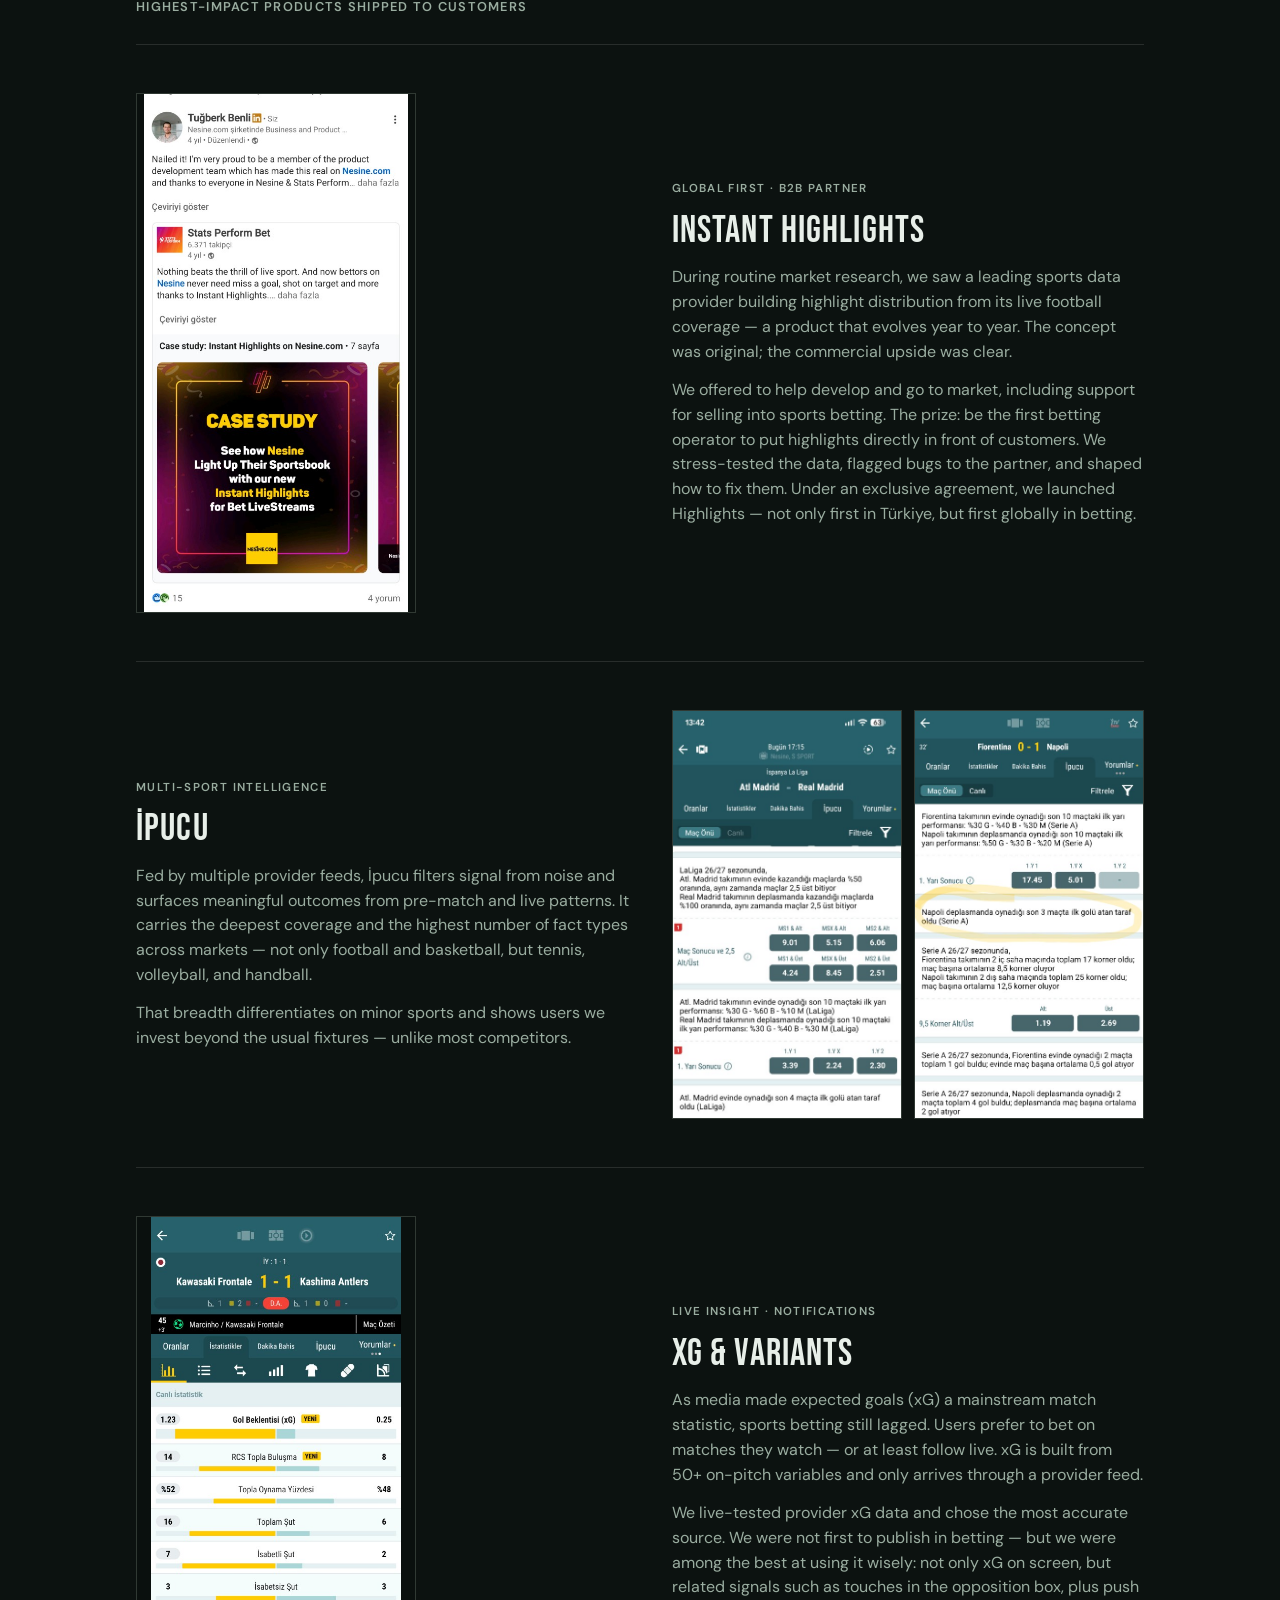
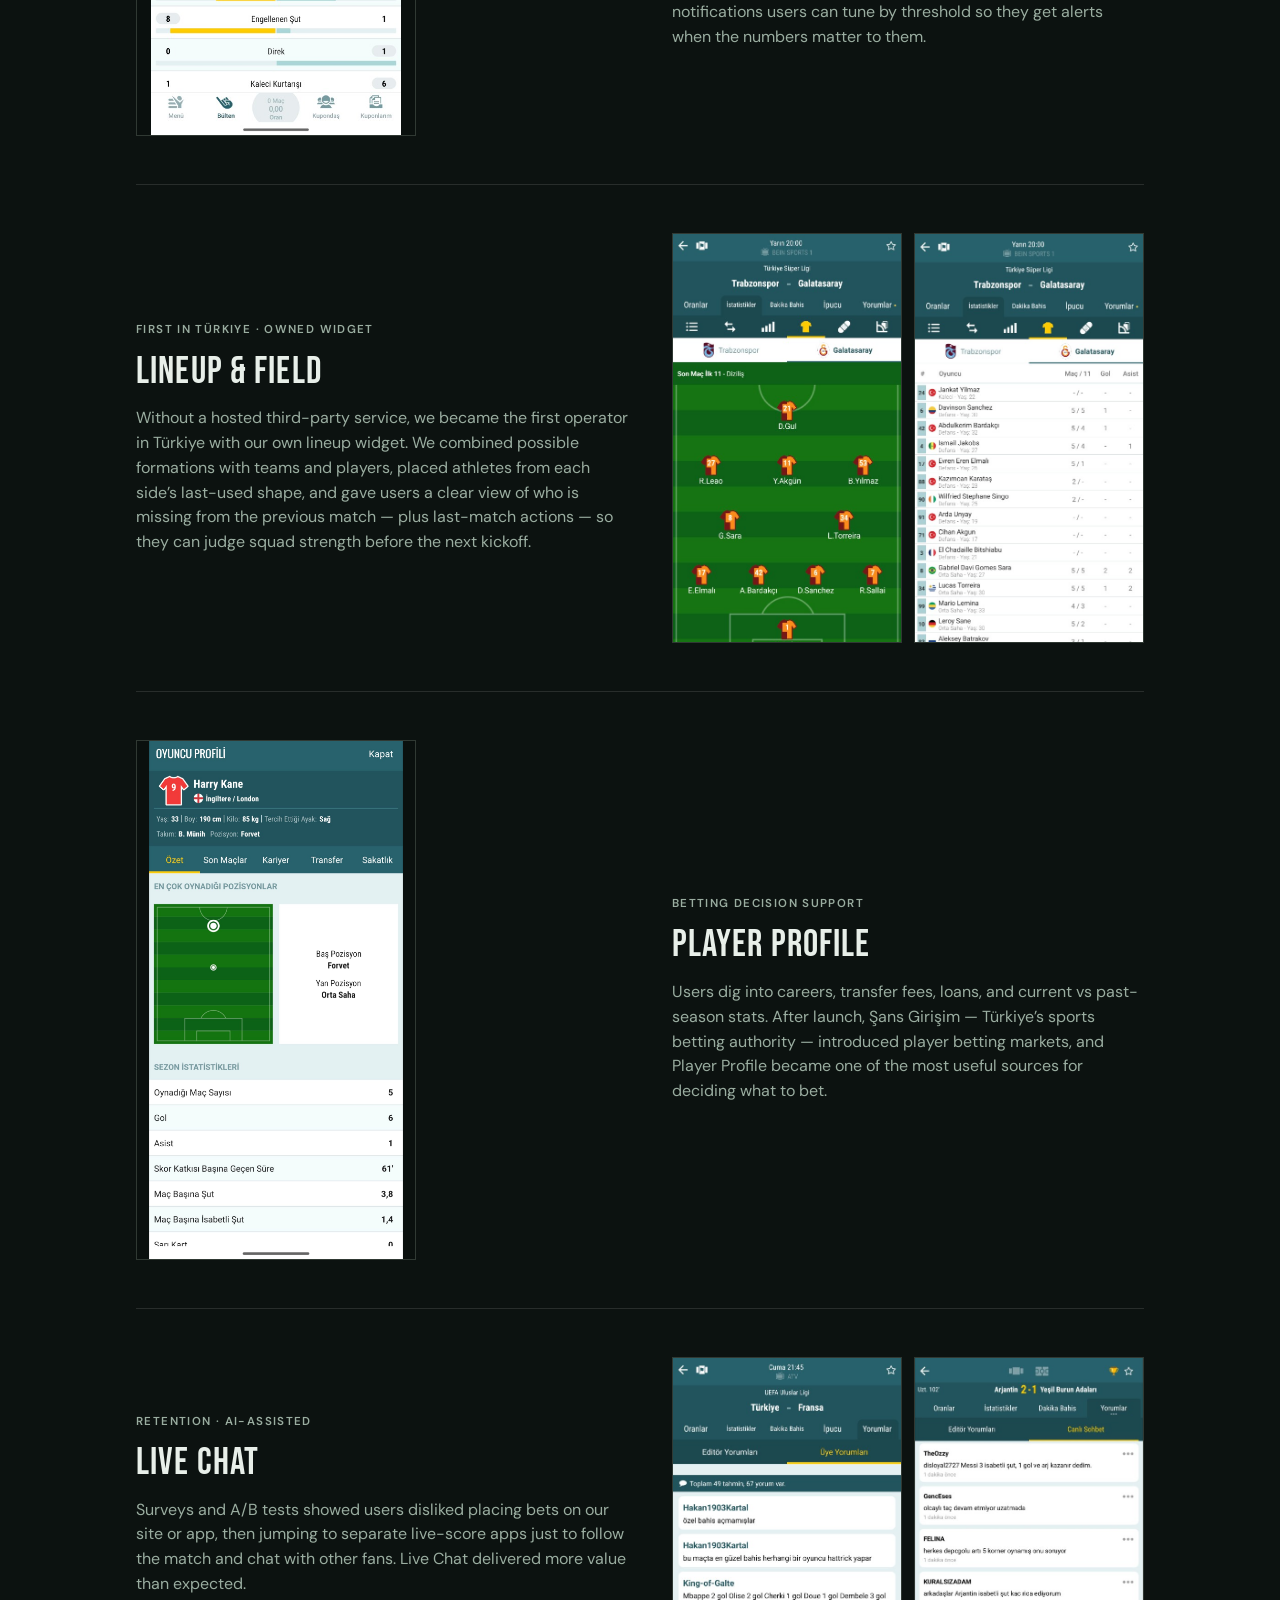
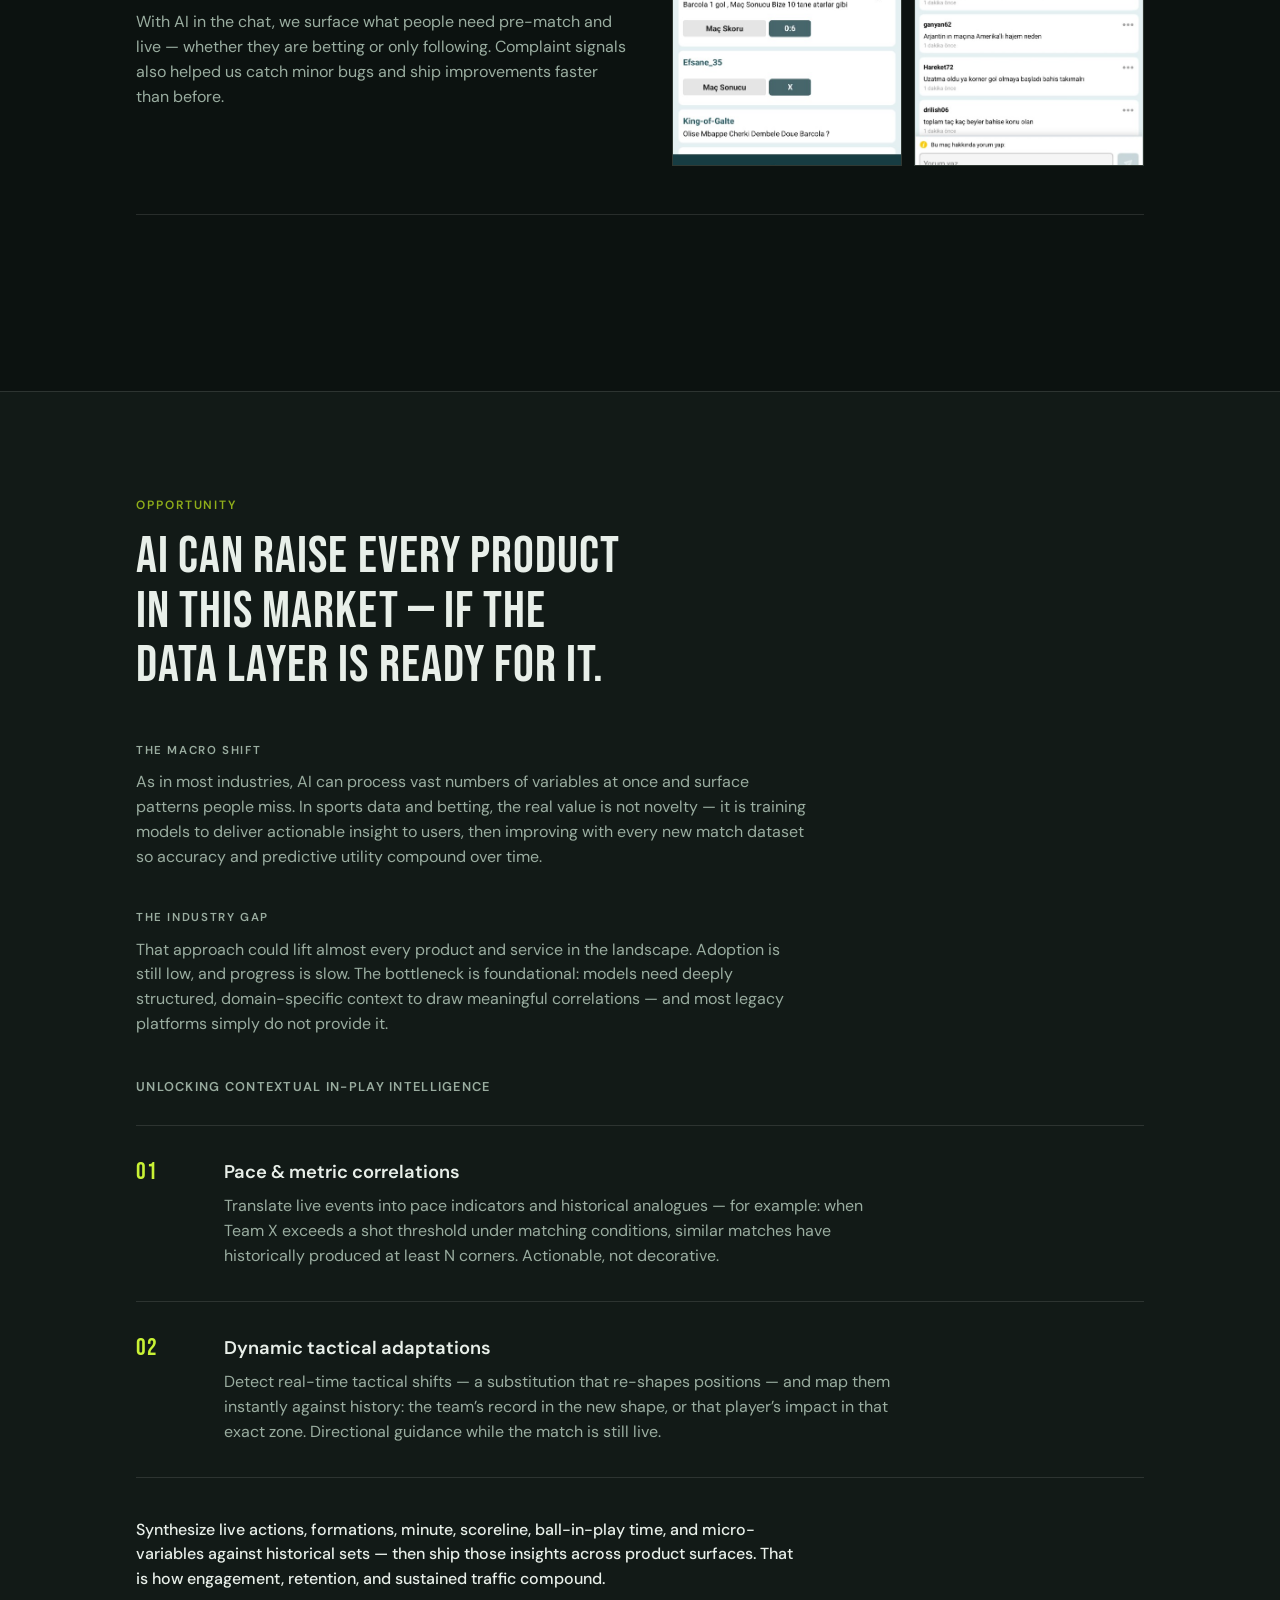
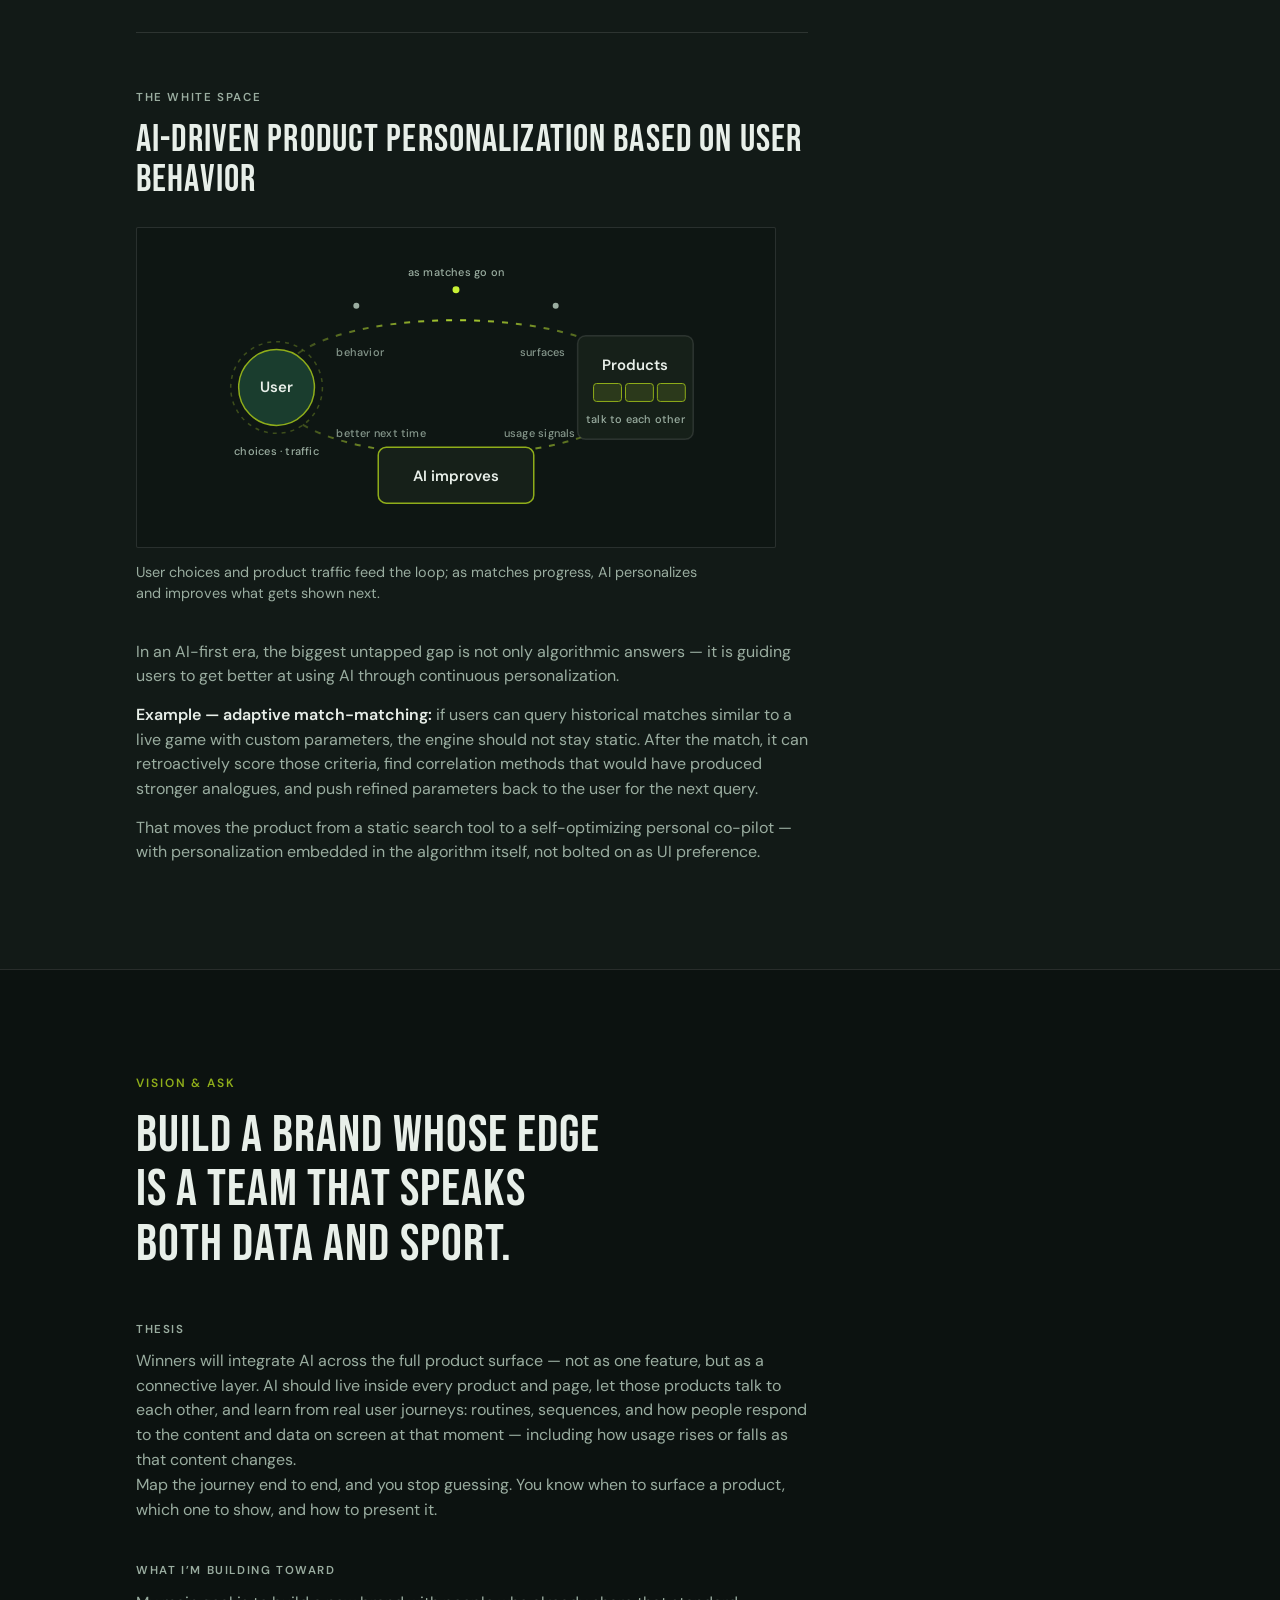
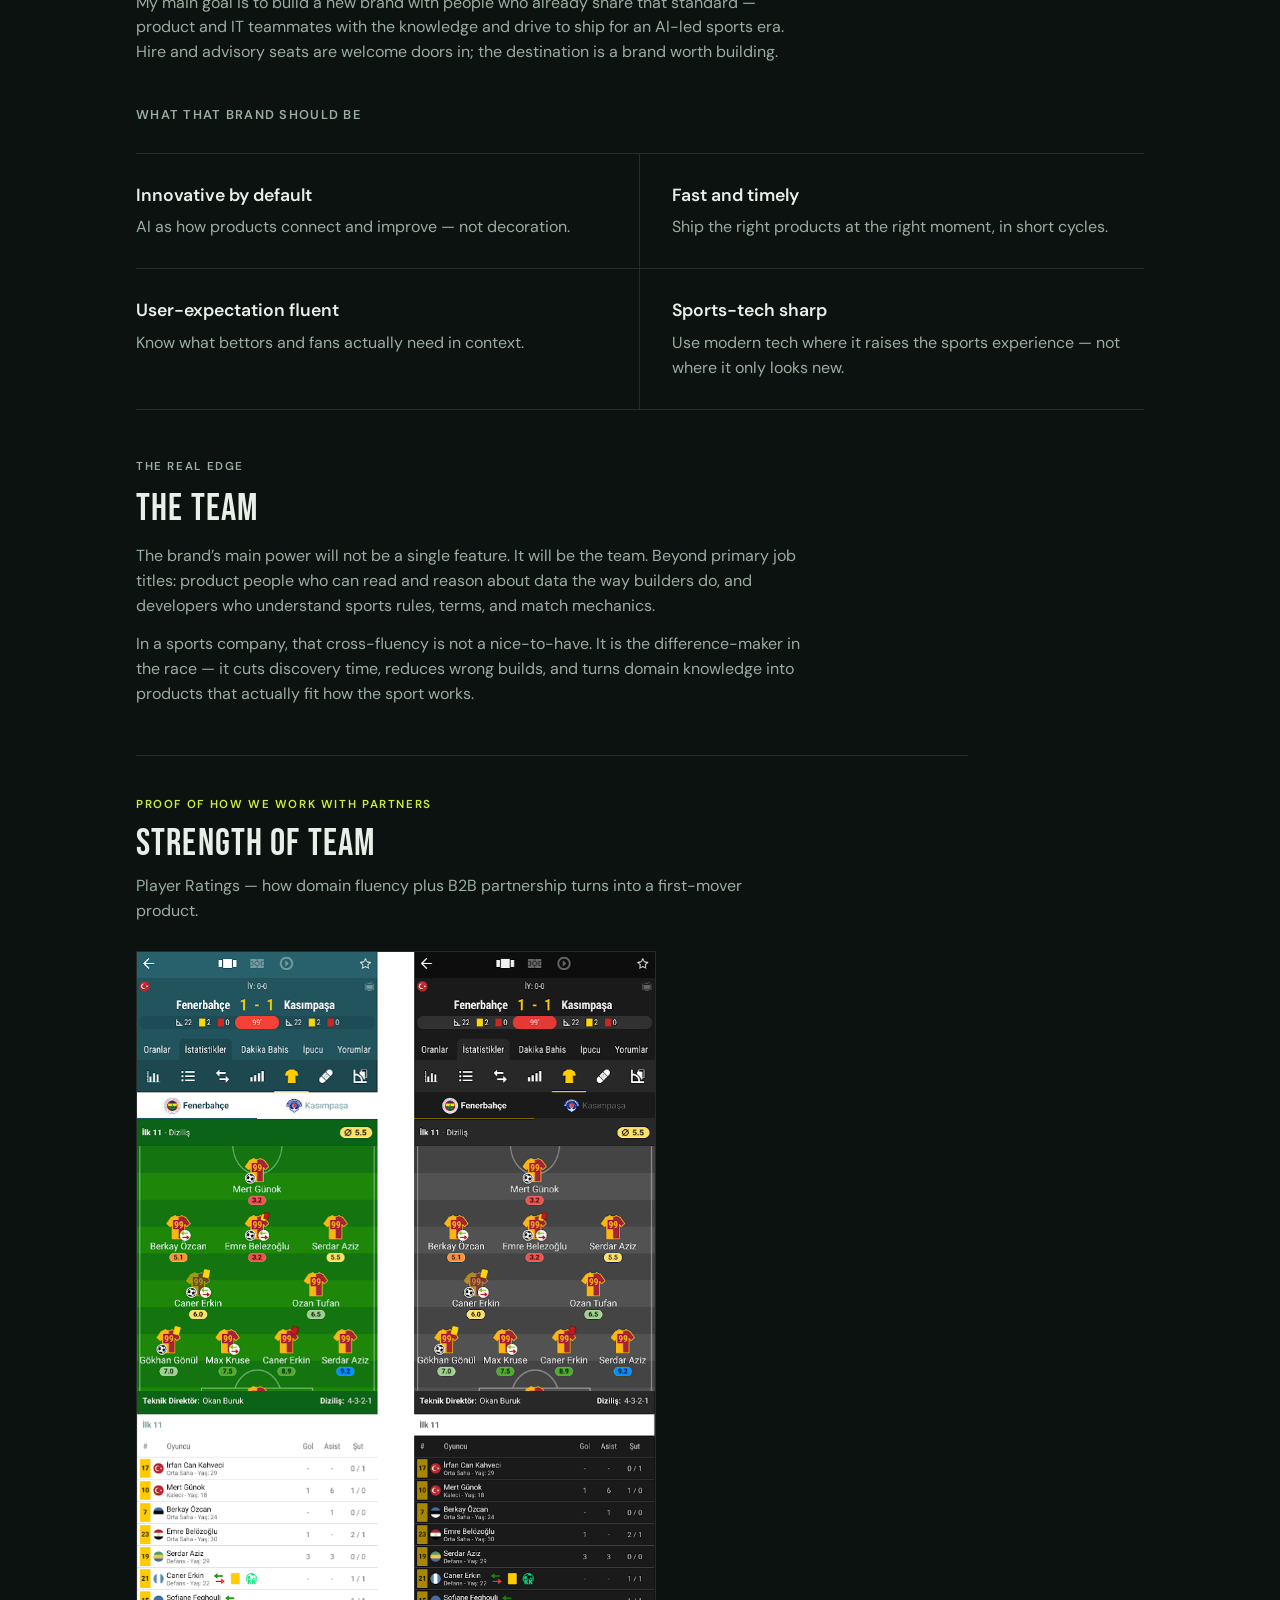
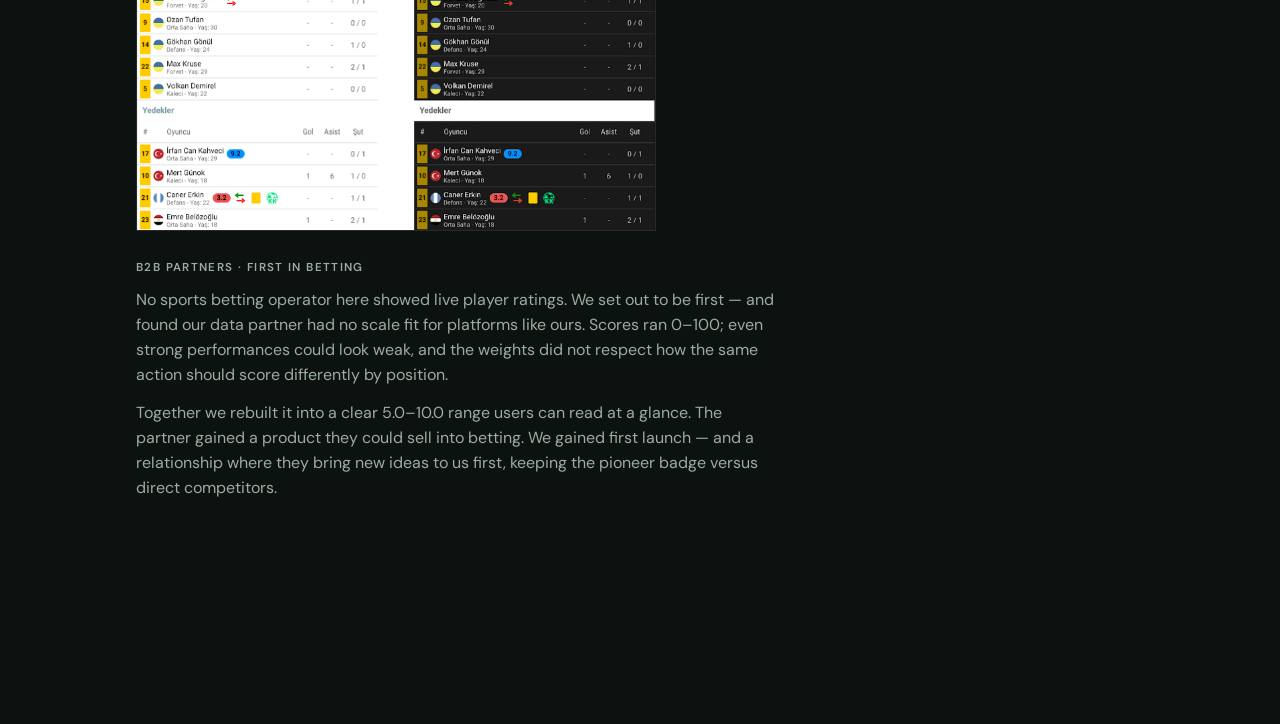
==== commit 309341fd: "Replace B2B partner brand names with generic partner wording. Co-authored-by: Cursor <cursoragent@cu" ====
--- a/index.html
+++ b/index.html
@@ -192,30 +192,29 @@
                   <figure class="shot">
                     <img
                       src="assets/instant-highlights.png"
-                      alt="Stats Perform Instant Highlights case study featuring Nesine"
+                      alt="Instant Highlights case study with a sports data partner"
                       loading="lazy"
                     />
                   </figure>
                 </div>
               </div>
               <div class="project-body">
-                <p class="project-tag">Global first · Stats Perform</p>
+                <p class="project-tag">Global first · B2B partner</p>
                 <h3>Instant Highlights</h3>
                 <p>
-                  During routine market research, we saw Stats Perform —
-                  a leading sports data provider — building highlight
-                  distribution from its live football coverage, a product that
-                  evolves year to year. The concept was original; the commercial
-                  upside was clear.
+                  During routine market research, we saw a leading sports data
+                  provider building highlight distribution from its live
+                  football coverage — a product that evolves year to year. The
+                  concept was original; the commercial upside was clear.
                 </p>
                 <p>
                   We offered to help develop and go to market, including support
                   for selling into sports betting. The prize: be the first
                   betting operator to put highlights directly in front of
-                  customers. We stress-tested the data, flagged bugs to Perform,
-                  and shaped how to fix them. Under the exclusive agreement, we
-                  launched Highlights — not only first in Türkiye, but first
-                  globally in betting.
+                  customers. We stress-tested the data, flagged bugs to the
+                  partner, and shaped how to fix them. Under an exclusive
+                  agreement, we launched Highlights — not only first in Türkiye,
+                  but first globally in betting.
                 </p>
               </div>
             </article>
@@ -652,20 +651,20 @@
             </div>
 
             <div class="team-proof-copy">
-              <p class="project-tag">B2B · Opta · first in betting</p>
+              <p class="project-tag">B2B partners · first in betting</p>
               <p>
                 No sports betting operator here showed live player ratings. We
-                set out to be first — and found Opta (Stats Perform) had no scale
+                set out to be first — and found our data partner had no scale
                 fit for platforms like ours. Scores ran 0–100; even strong
                 performances could look weak, and the weights did not respect how
                 the same action should score differently by position.
               </p>
               <p>
                 Together we rebuilt it into a clear 5.0–10.0 range users can read
-                at a glance. Opta gained a product they could sell into betting.
-                We gained first launch — and a partnership where they bring new
-                ideas to us first, keeping the pioneer badge versus direct
-                competitors.
+                at a glance. The partner gained a product they could sell into
+                betting. We gained first launch — and a relationship where they
+                bring new ideas to us first, keeping the pioneer badge versus
+                direct competitors.
               </p>
             </div>
           </div>
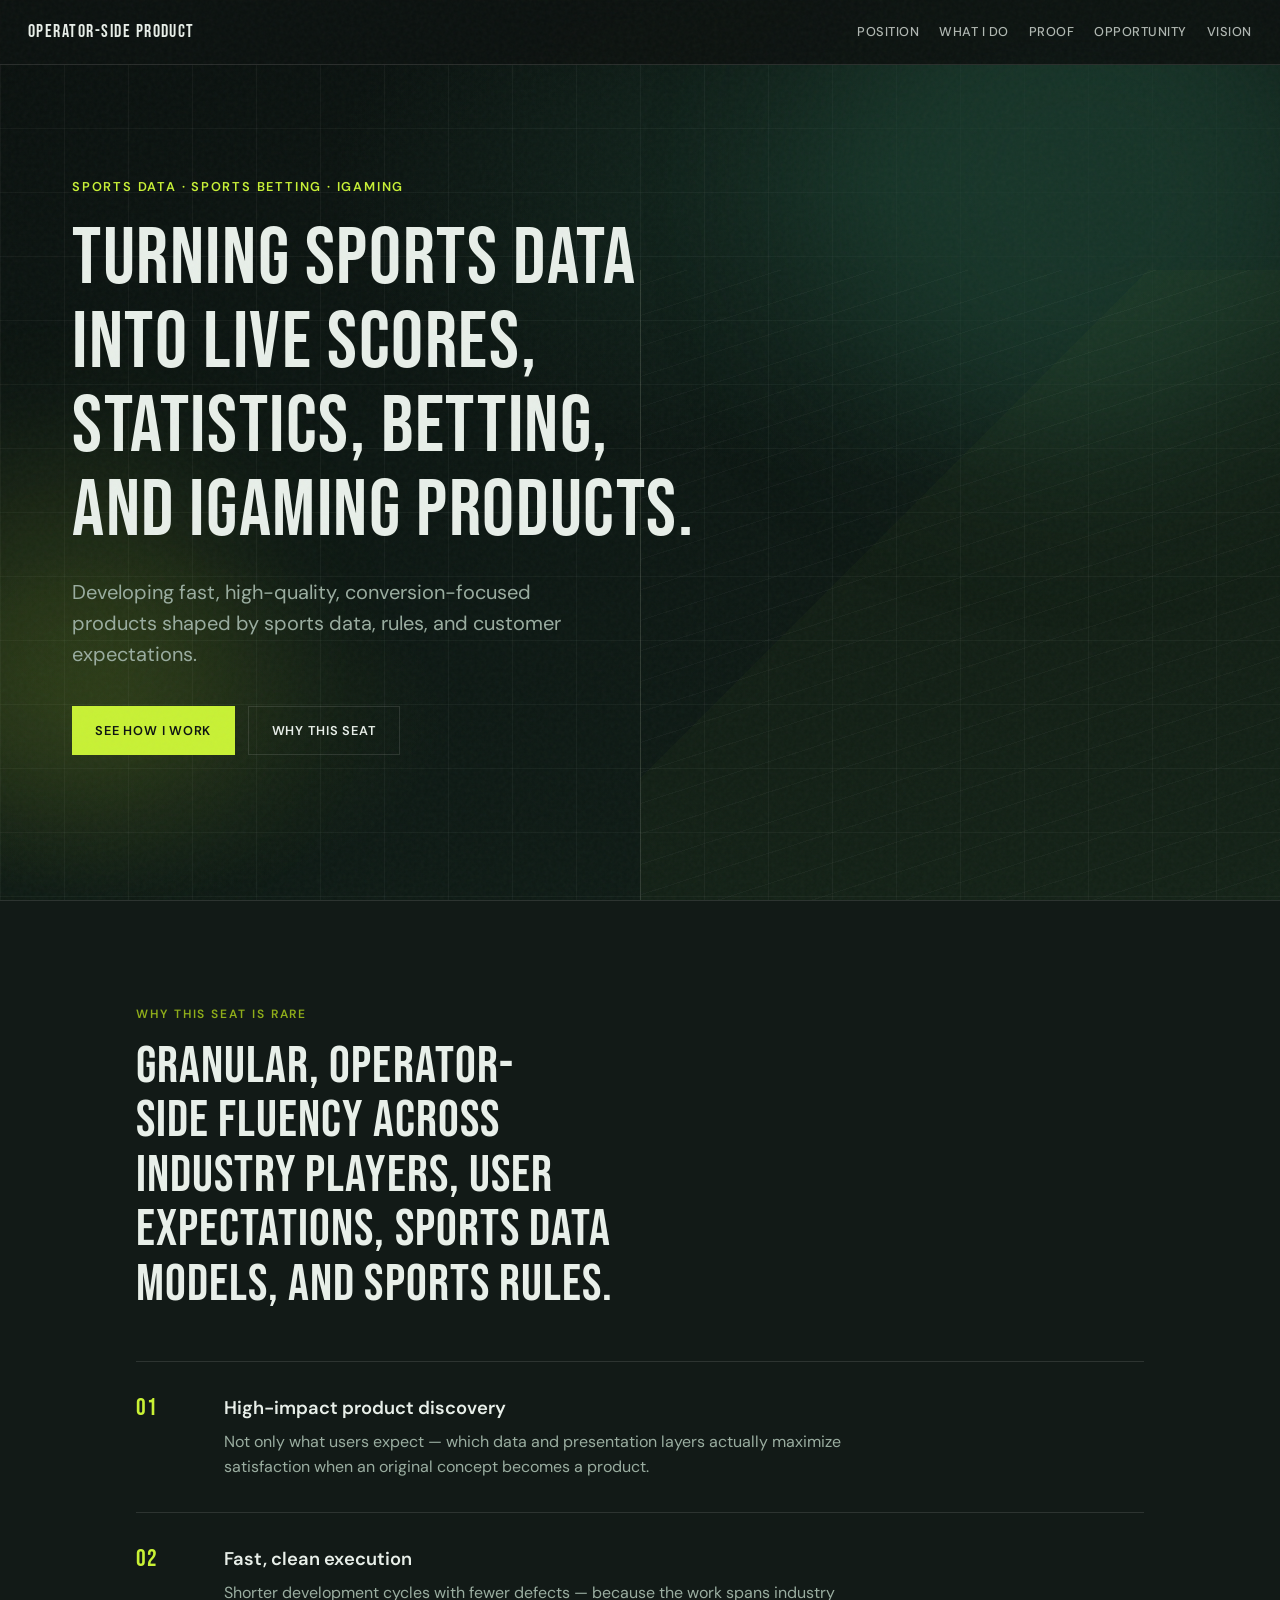
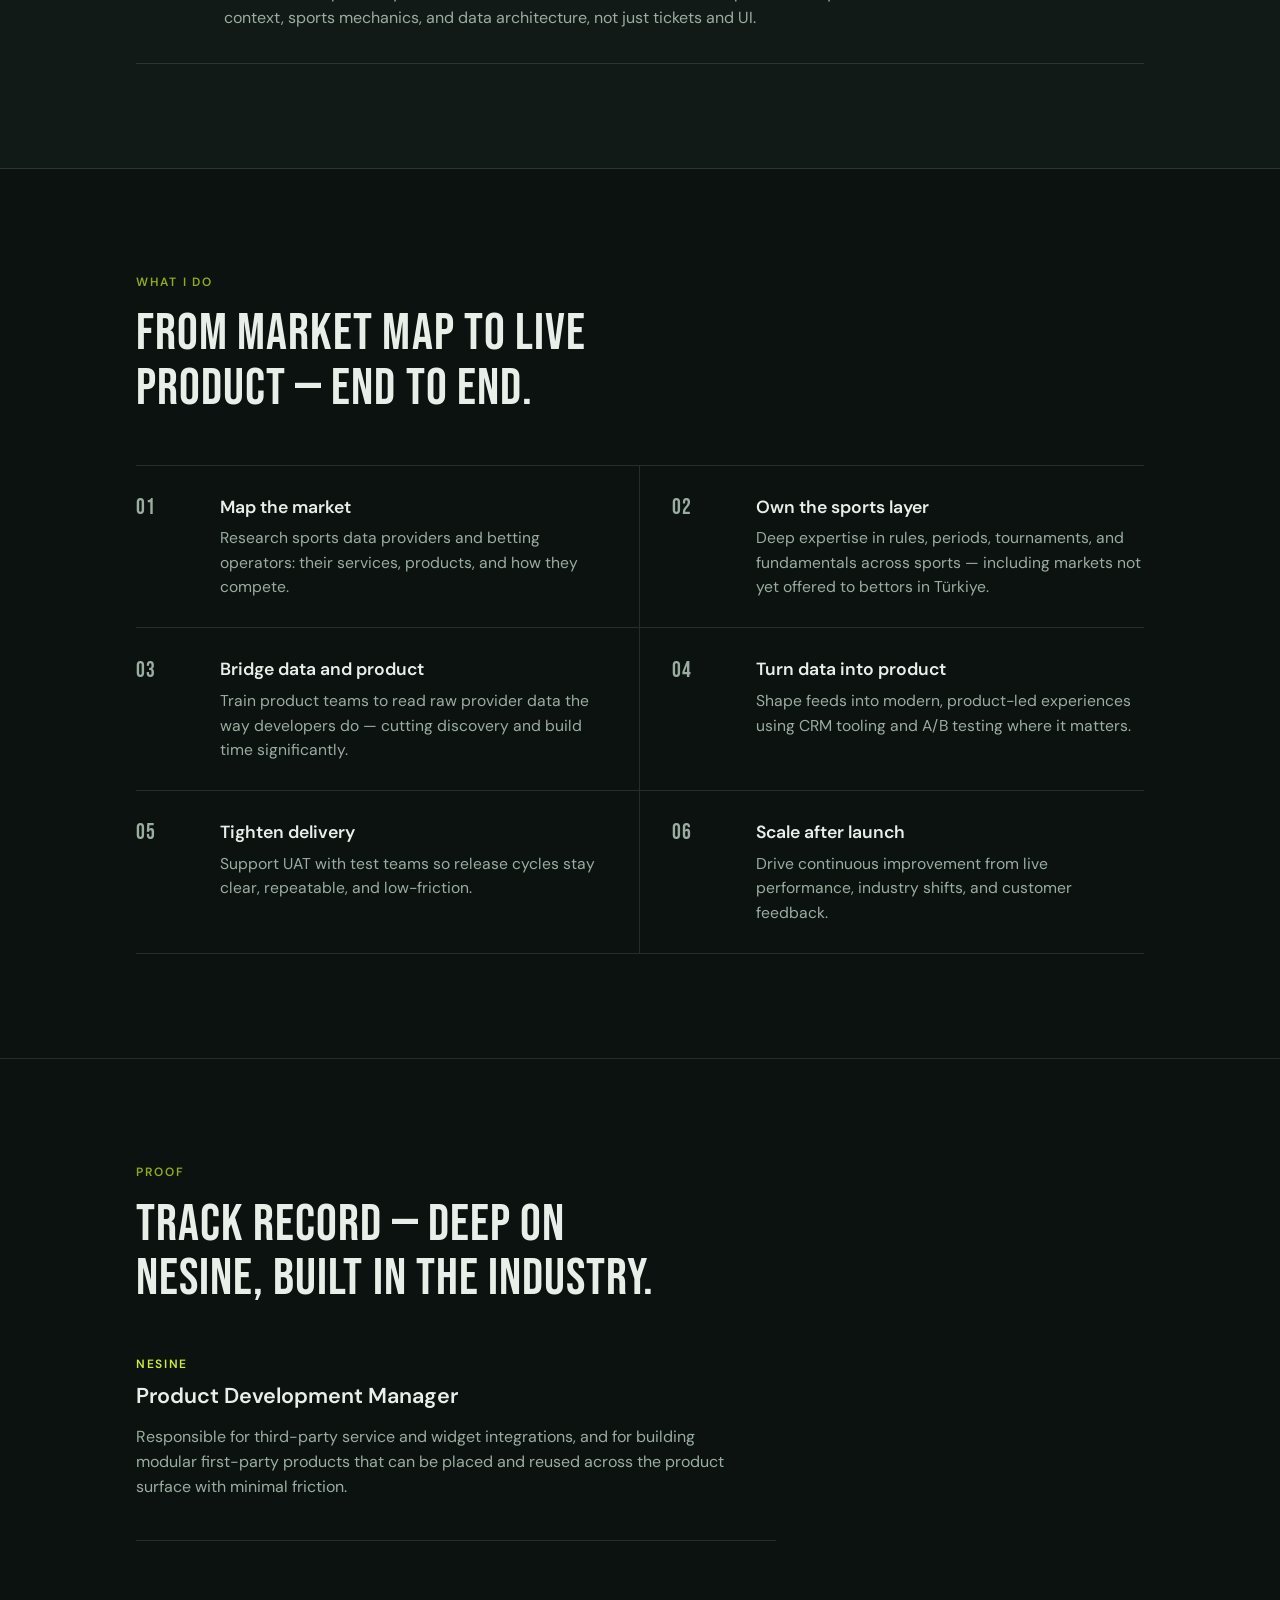
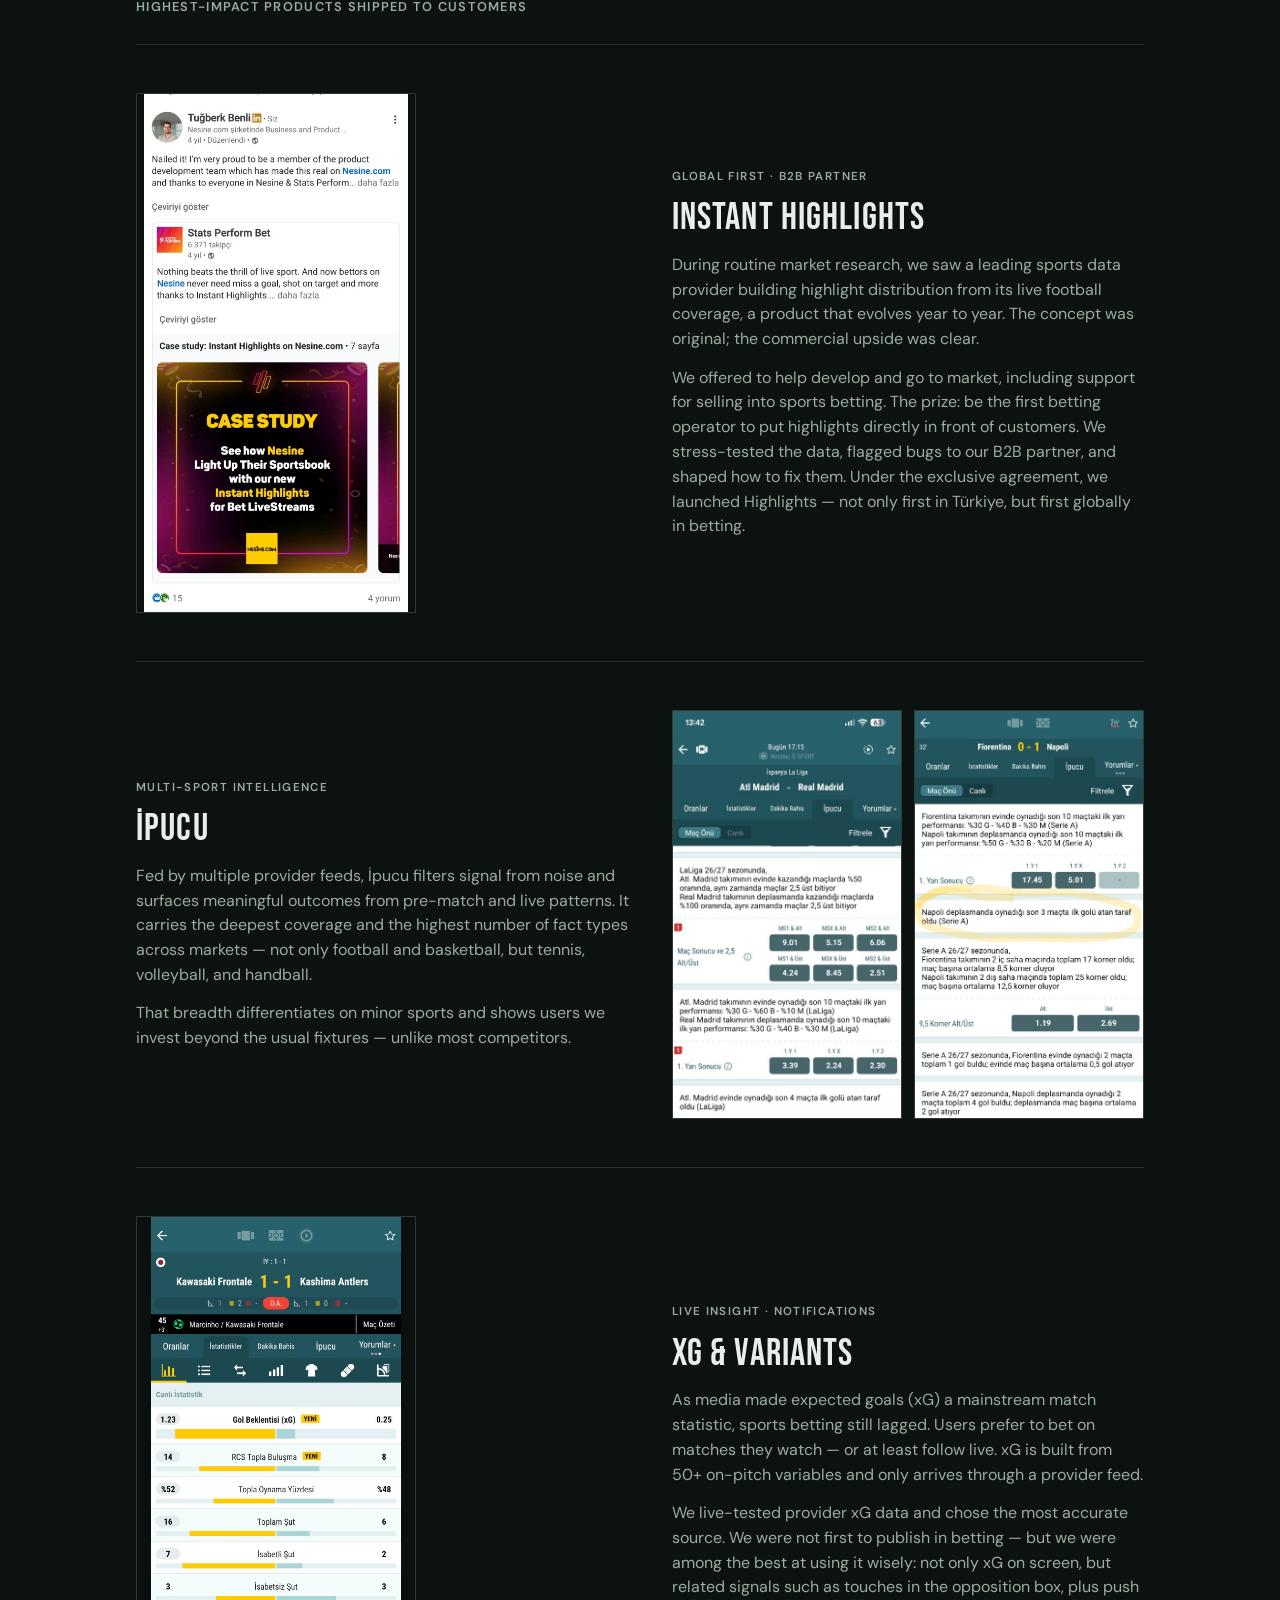
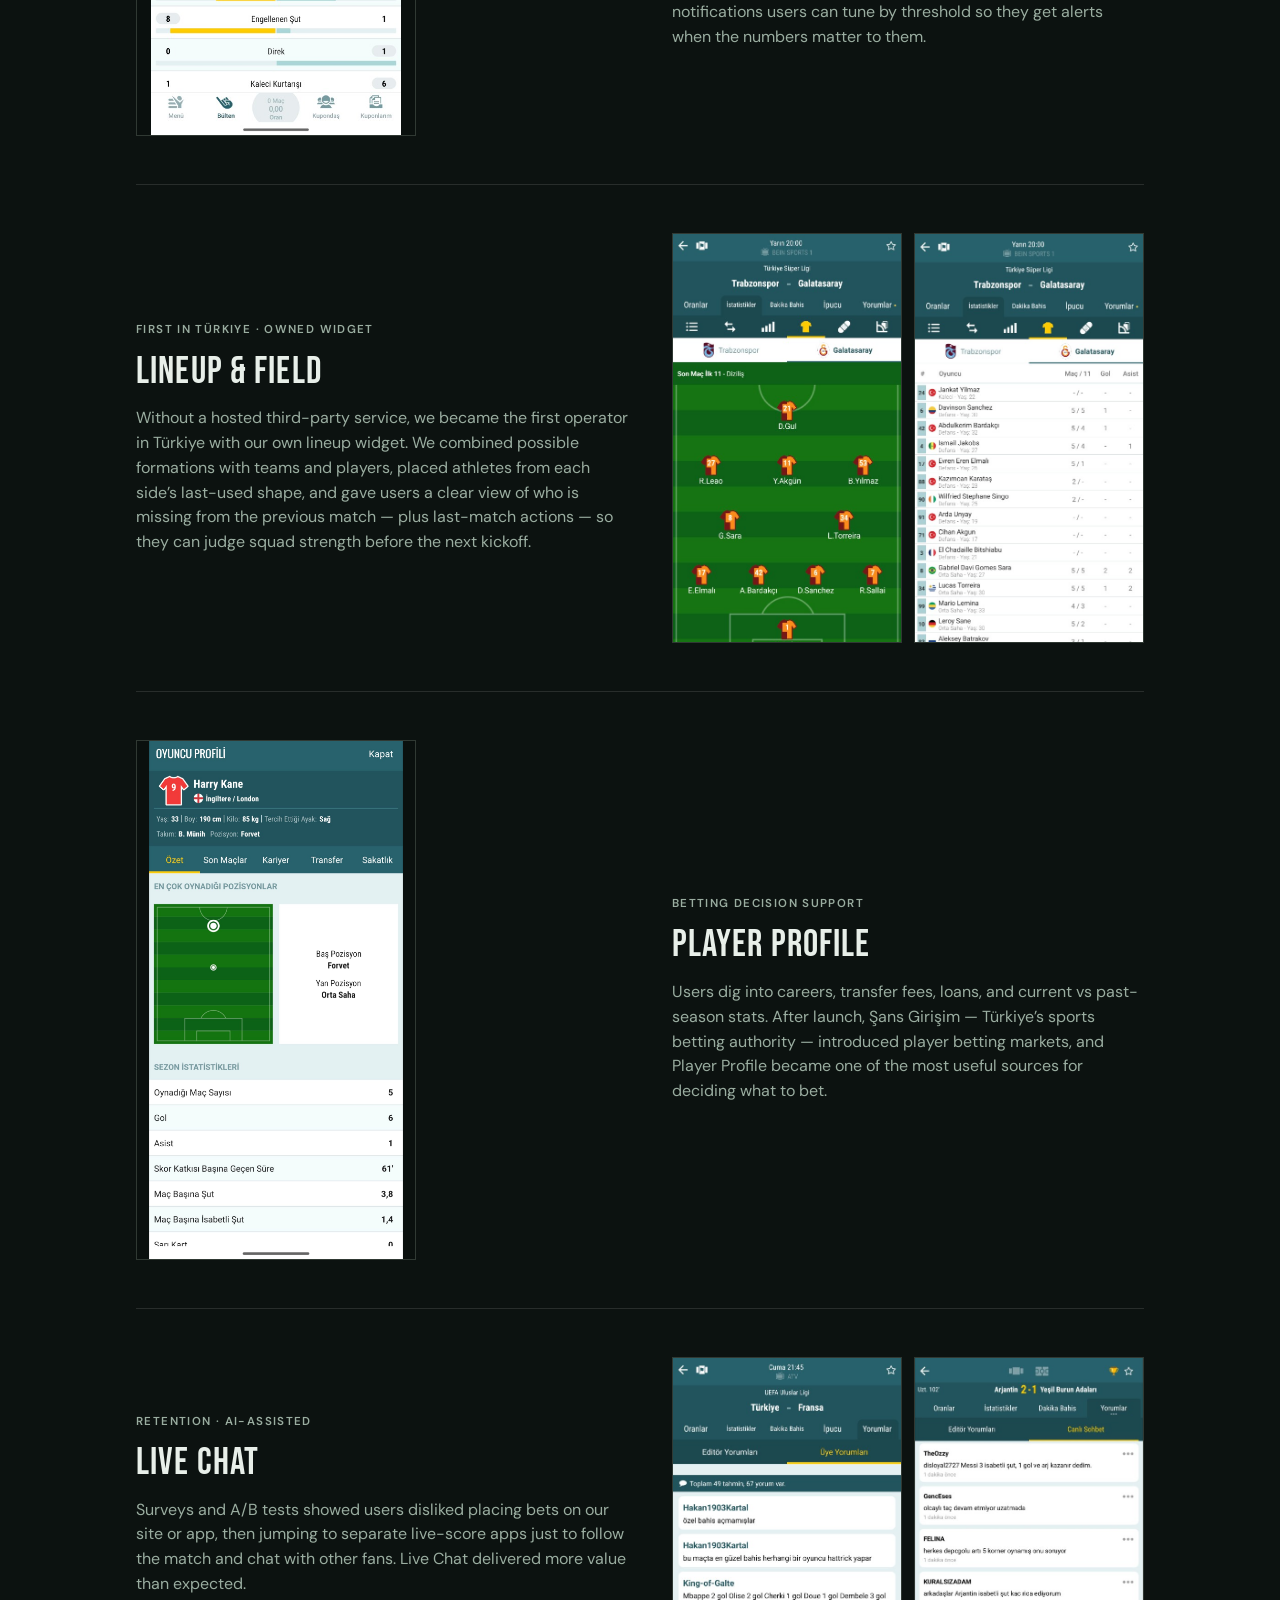
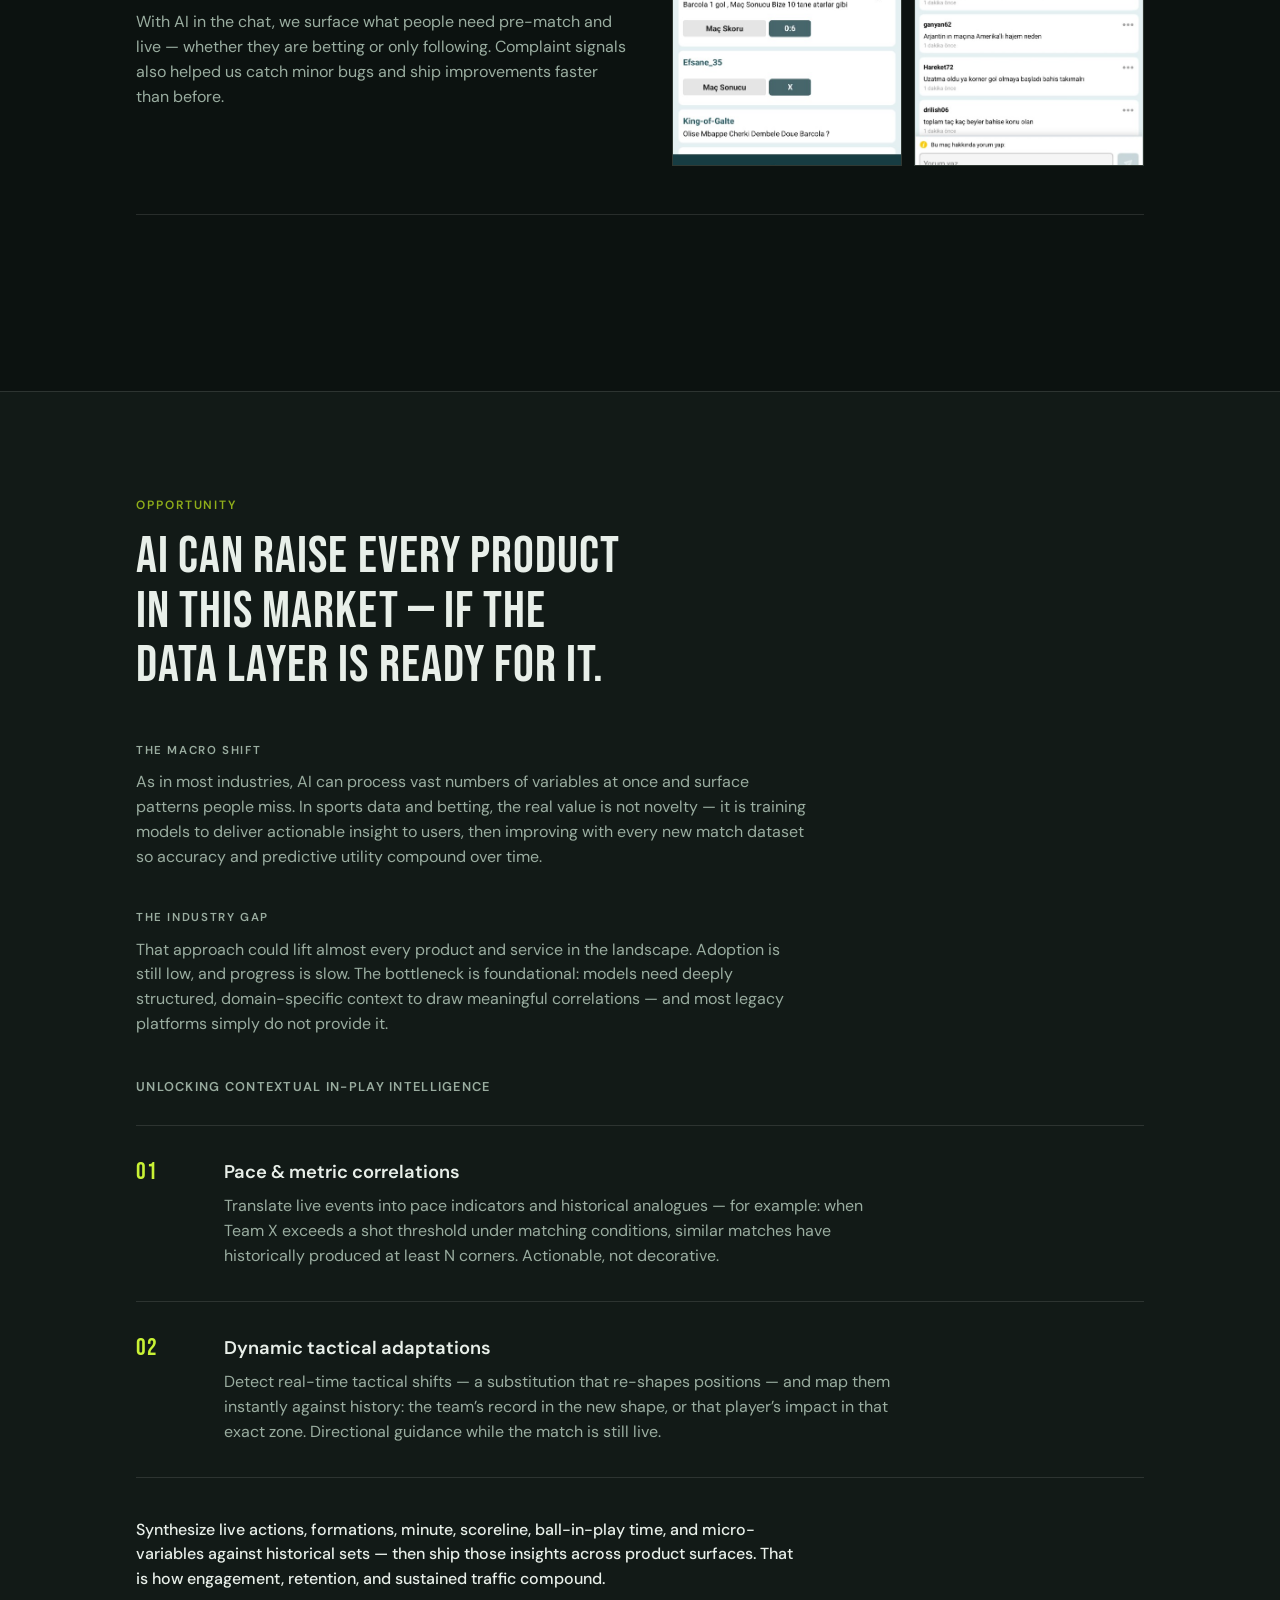
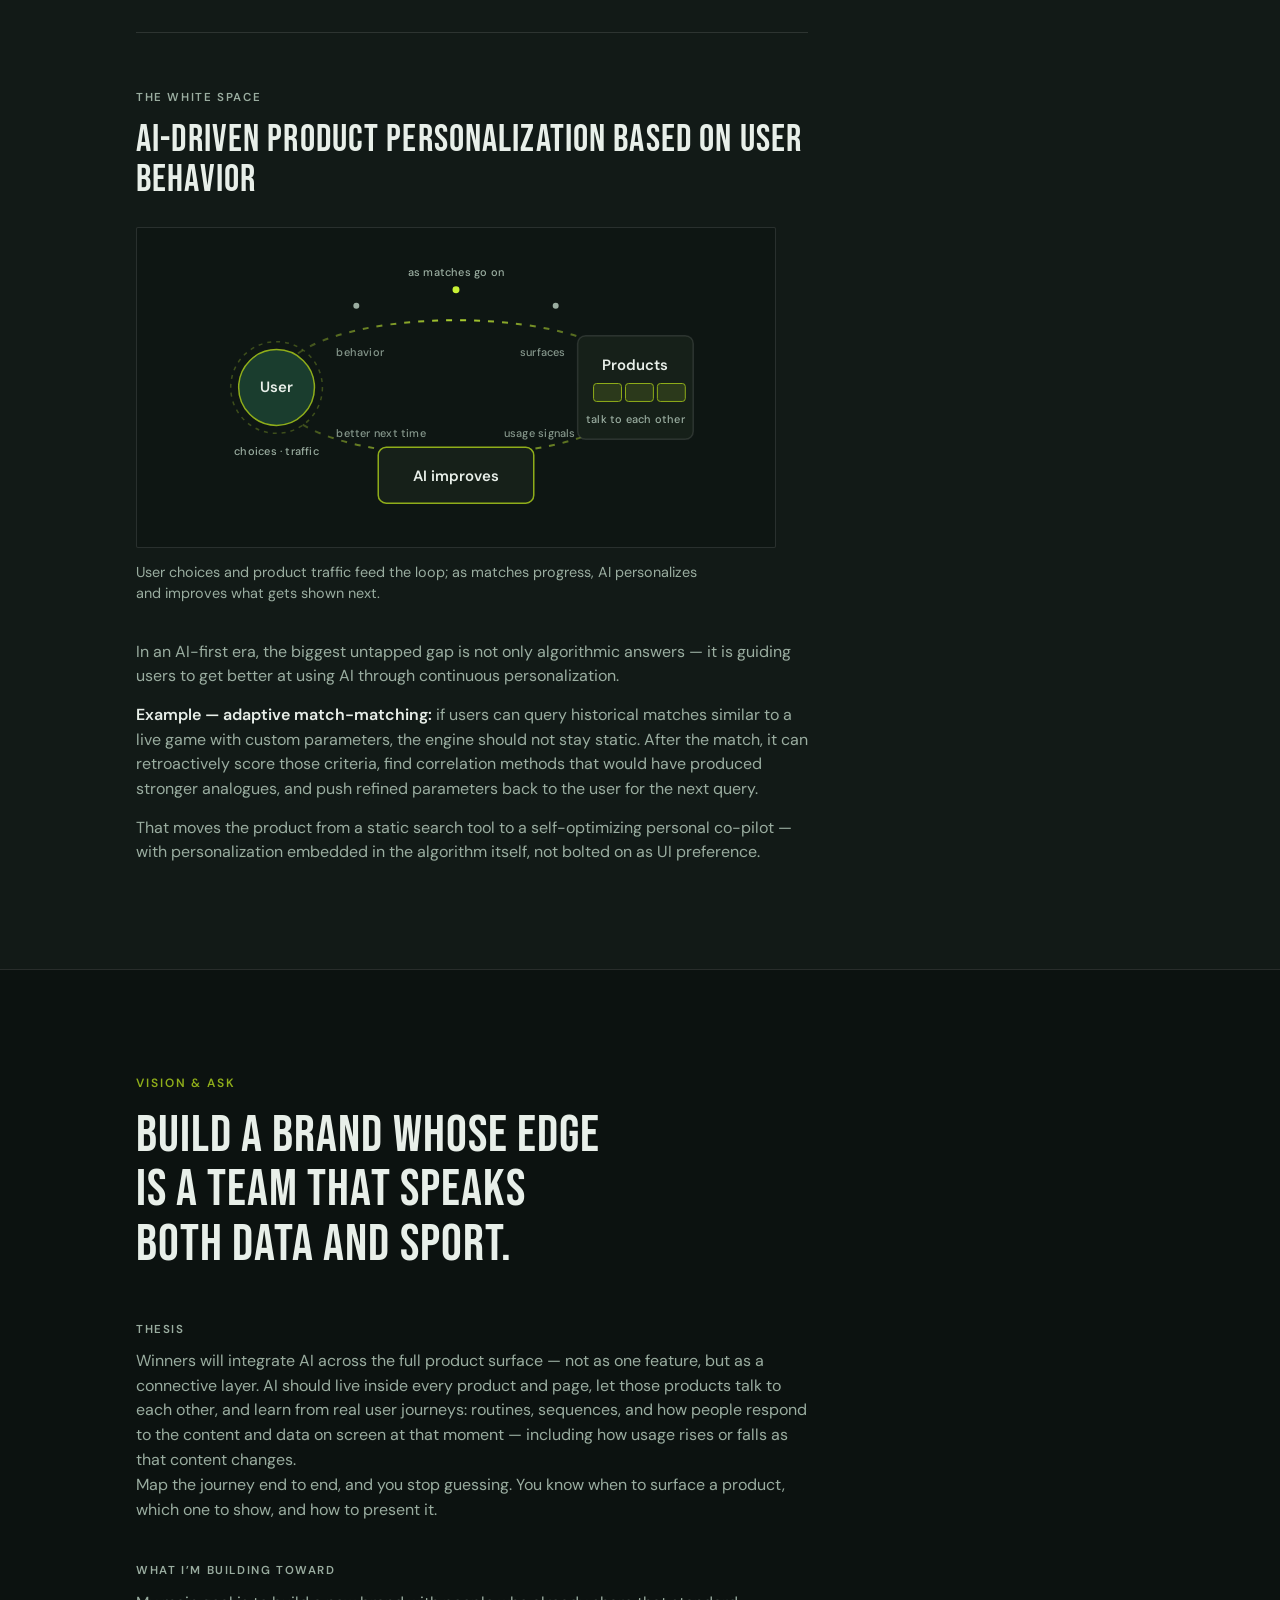
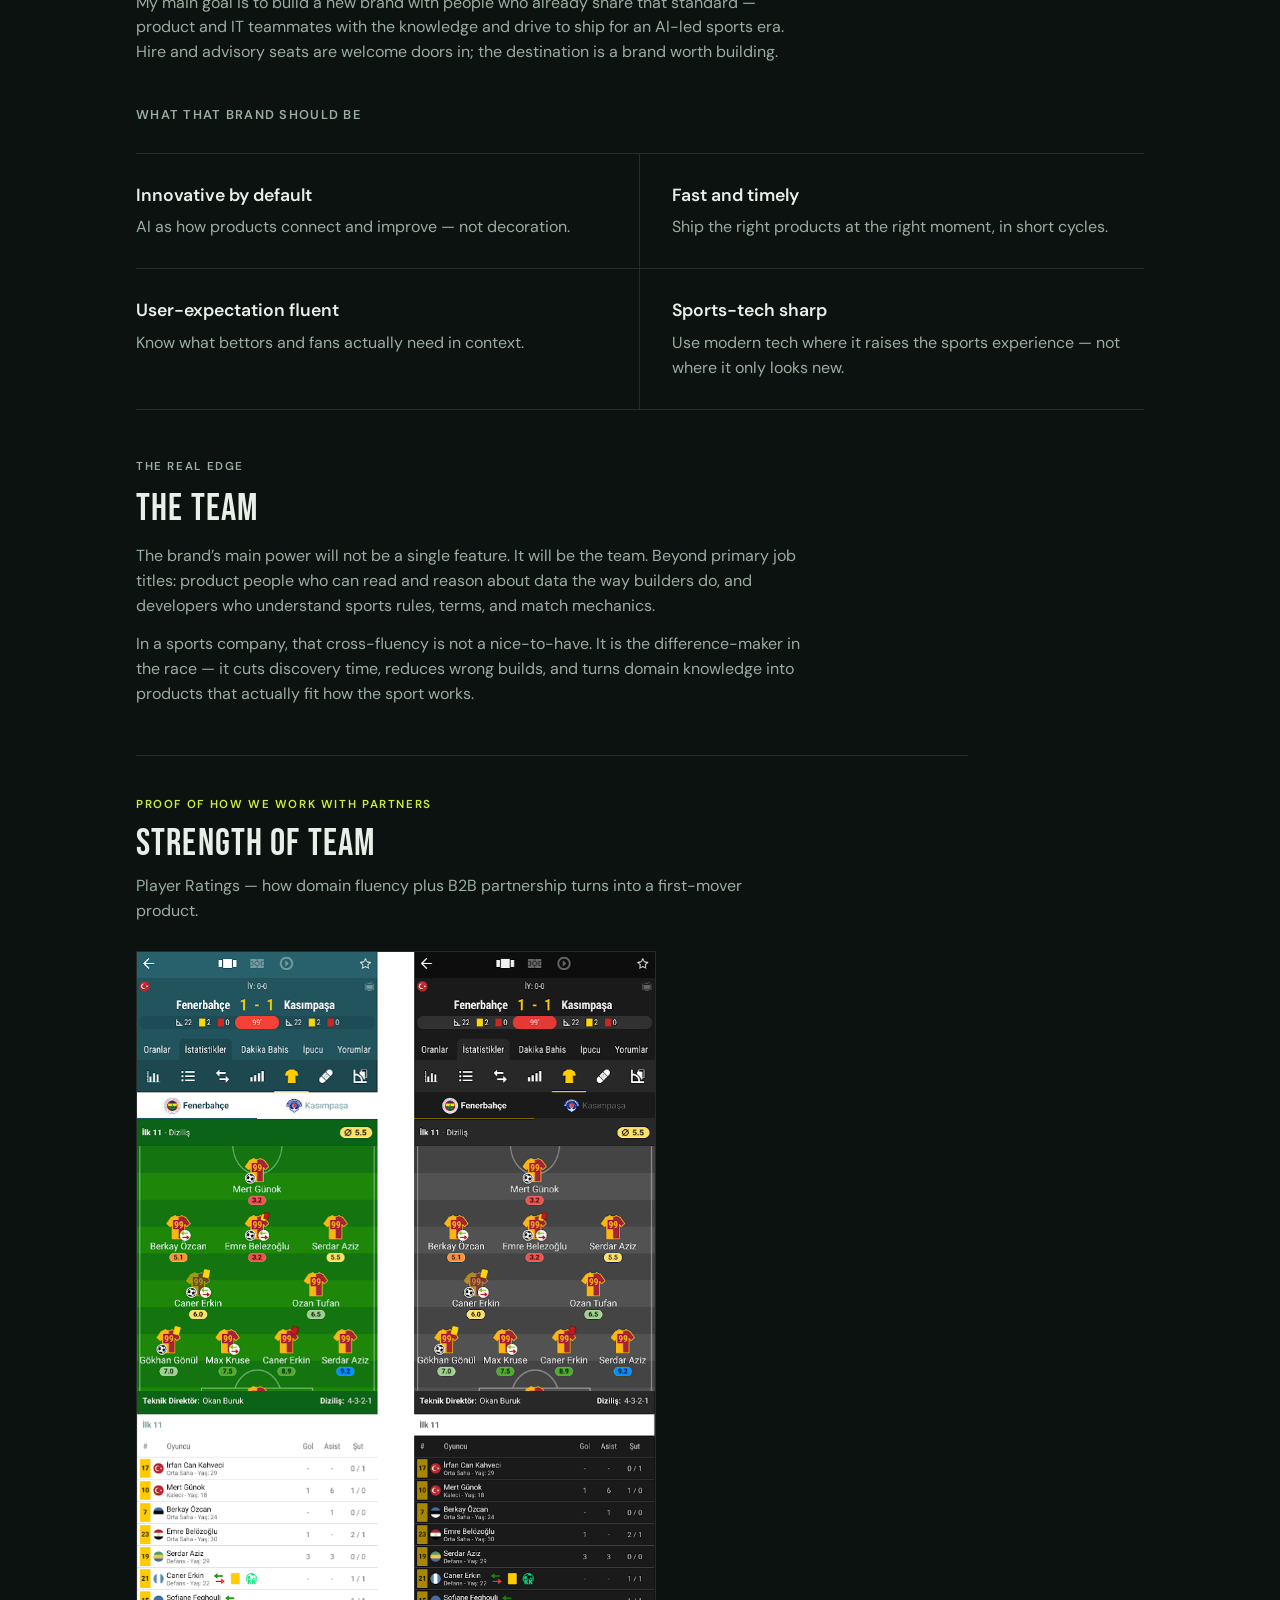
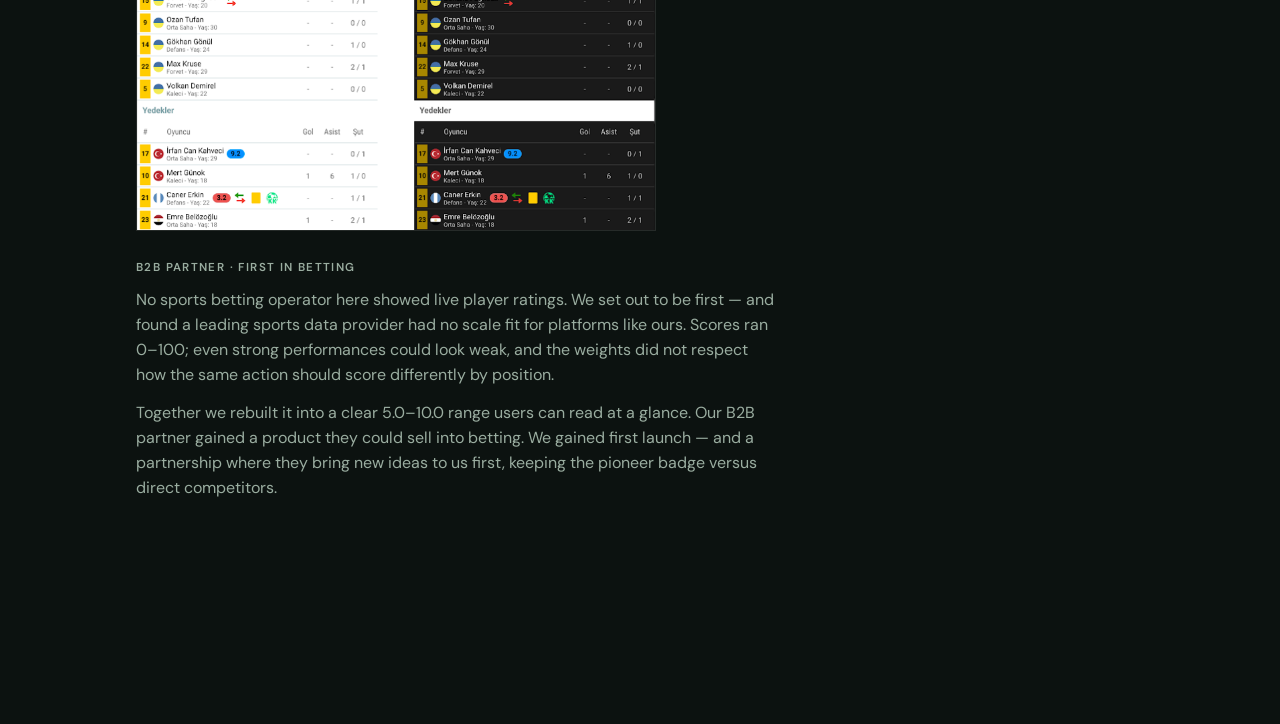
==== commit f4fbcce9: "Replace B2B vendor names with generic partner wording. Co-authored-by: Cursor <cursoragent@cursor.co" ====
--- a/index.html
+++ b/index.html
@@ -203,16 +203,16 @@
                 <h3>Instant Highlights</h3>
                 <p>
                   During routine market research, we saw a leading sports data
-                  provider building highlight distribution from its live
-                  football coverage — a product that evolves year to year. The
-                  concept was original; the commercial upside was clear.
+                  provider building highlight distribution from its live football
+                  coverage, a product that evolves year to year. The concept was
+                  original; the commercial upside was clear.
                 </p>
                 <p>
                   We offered to help develop and go to market, including support
                   for selling into sports betting. The prize: be the first
                   betting operator to put highlights directly in front of
-                  customers. We stress-tested the data, flagged bugs to the
-                  partner, and shaped how to fix them. Under an exclusive
+                  customers. We stress-tested the data, flagged bugs to our B2B
+                  partner, and shaped how to fix them. Under the exclusive
                   agreement, we launched Highlights — not only first in Türkiye,
                   but first globally in betting.
                 </p>
@@ -651,20 +651,21 @@
             </div>
 
             <div class="team-proof-copy">
-              <p class="project-tag">B2B partners · first in betting</p>
+              <p class="project-tag">B2B partner · first in betting</p>
               <p>
                 No sports betting operator here showed live player ratings. We
-                set out to be first — and found our data partner had no scale
-                fit for platforms like ours. Scores ran 0–100; even strong
-                performances could look weak, and the weights did not respect how
-                the same action should score differently by position.
+                set out to be first — and found a leading sports data provider
+                had no scale fit for platforms like ours. Scores ran 0–100; even
+                strong performances could look weak, and the weights did not
+                respect how the same action should score differently by
+                position.
               </p>
               <p>
                 Together we rebuilt it into a clear 5.0–10.0 range users can read
-                at a glance. The partner gained a product they could sell into
-                betting. We gained first launch — and a relationship where they
-                bring new ideas to us first, keeping the pioneer badge versus
-                direct competitors.
+                at a glance. Our B2B partner gained a product they could sell
+                into betting. We gained first launch — and a partnership where
+                they bring new ideas to us first, keeping the pioneer badge
+                versus direct competitors.
               </p>
             </div>
           </div>
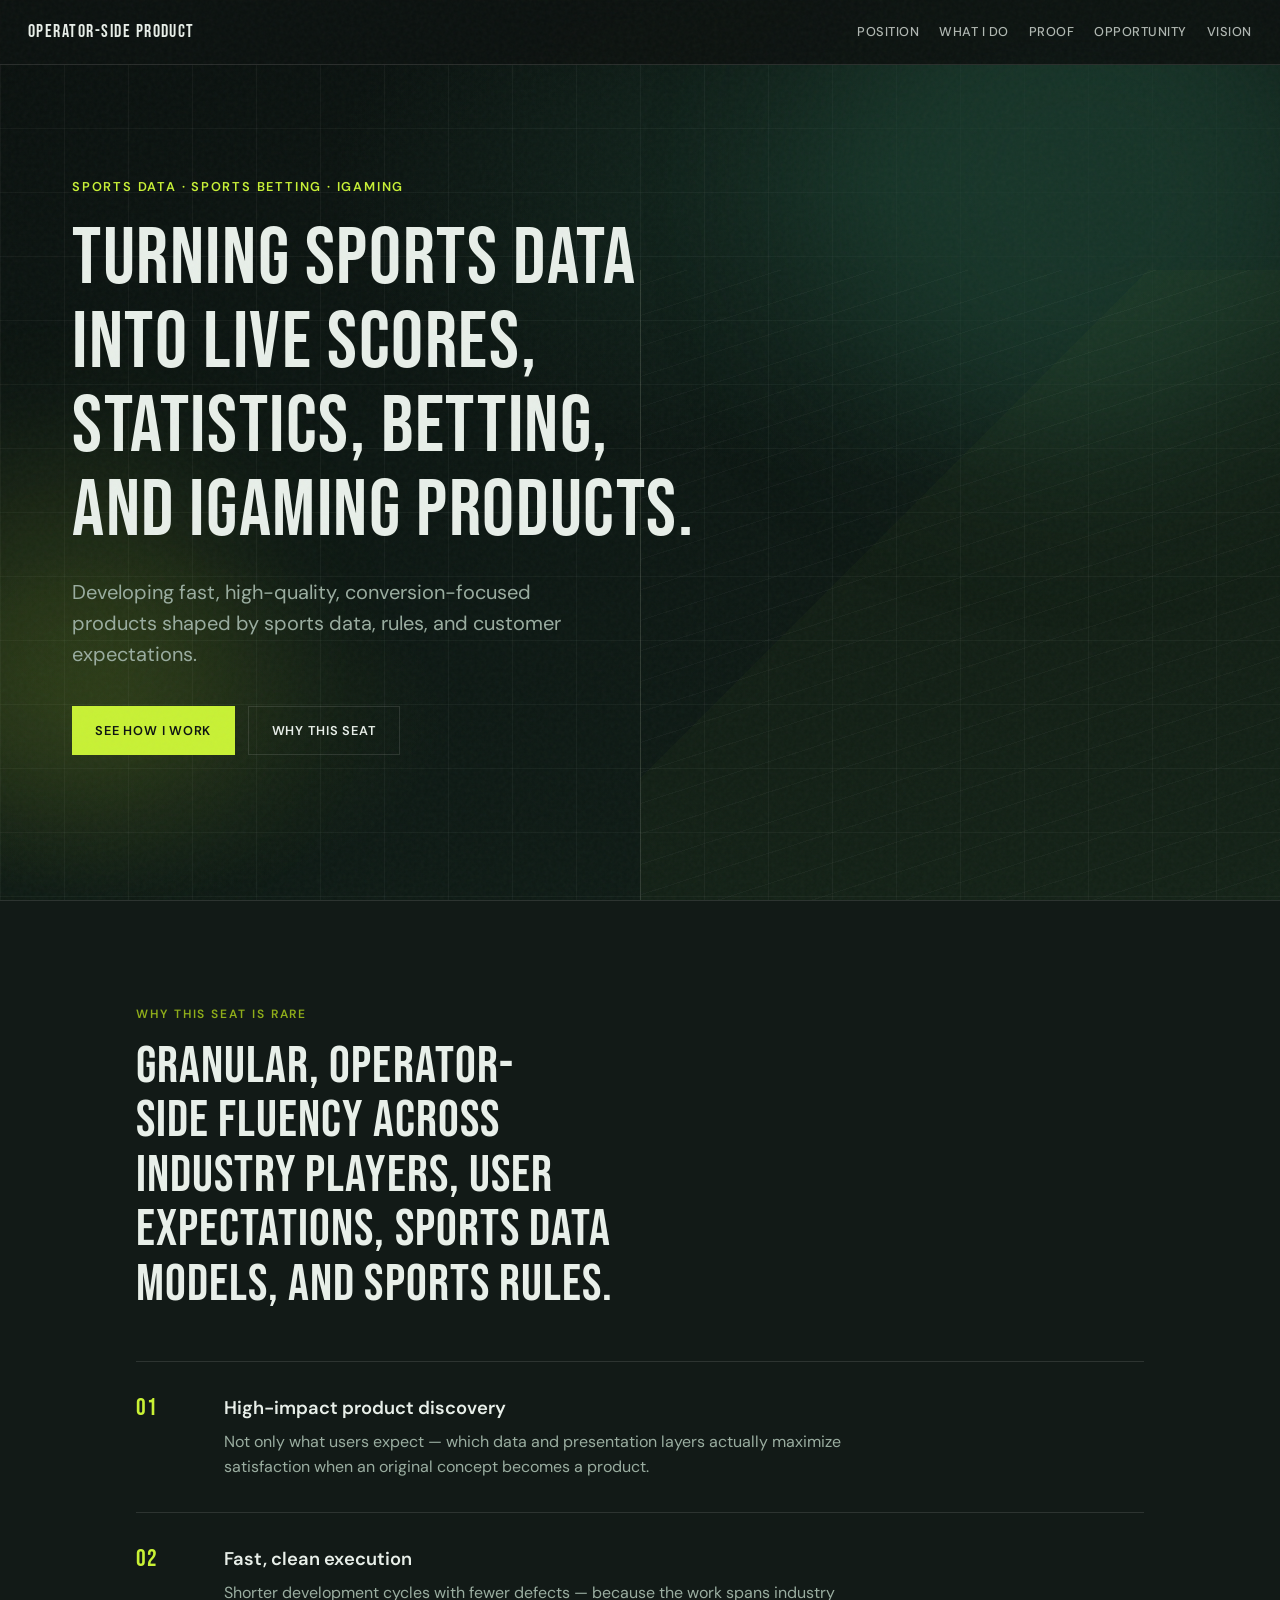
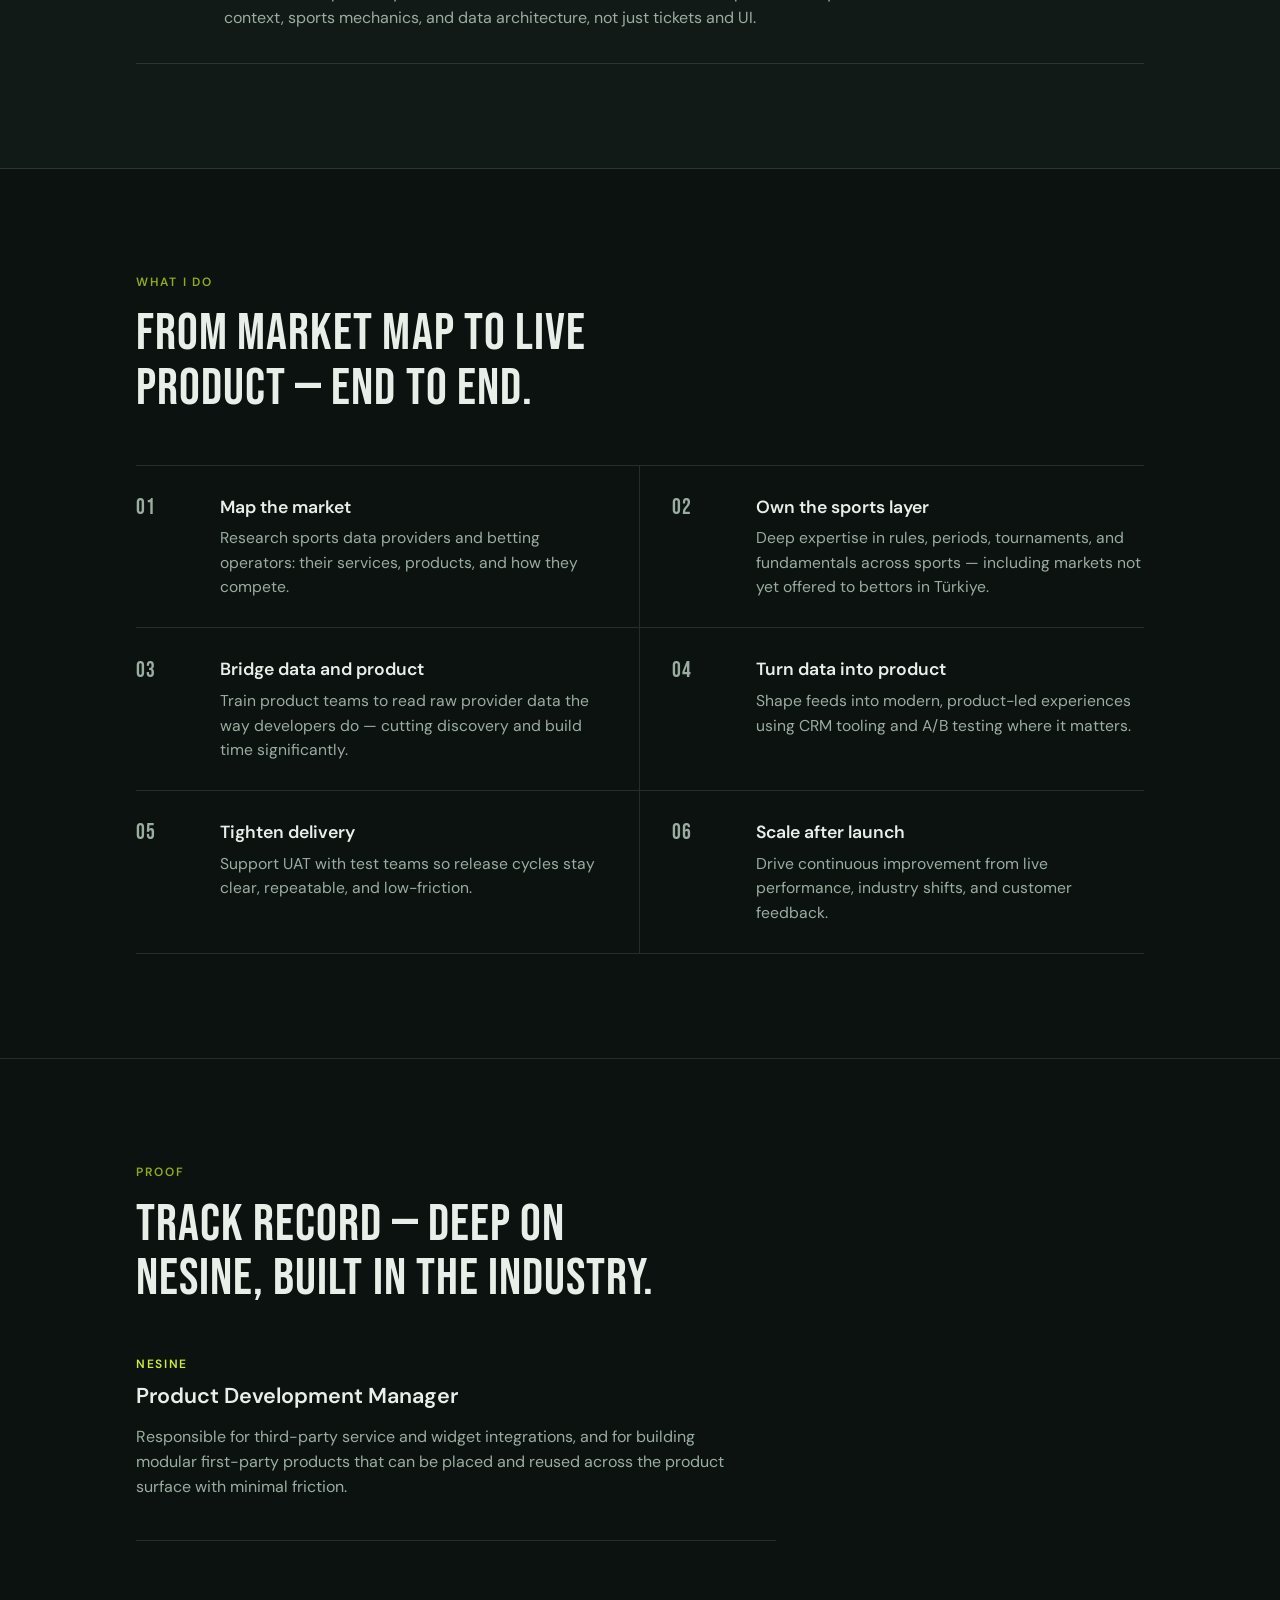
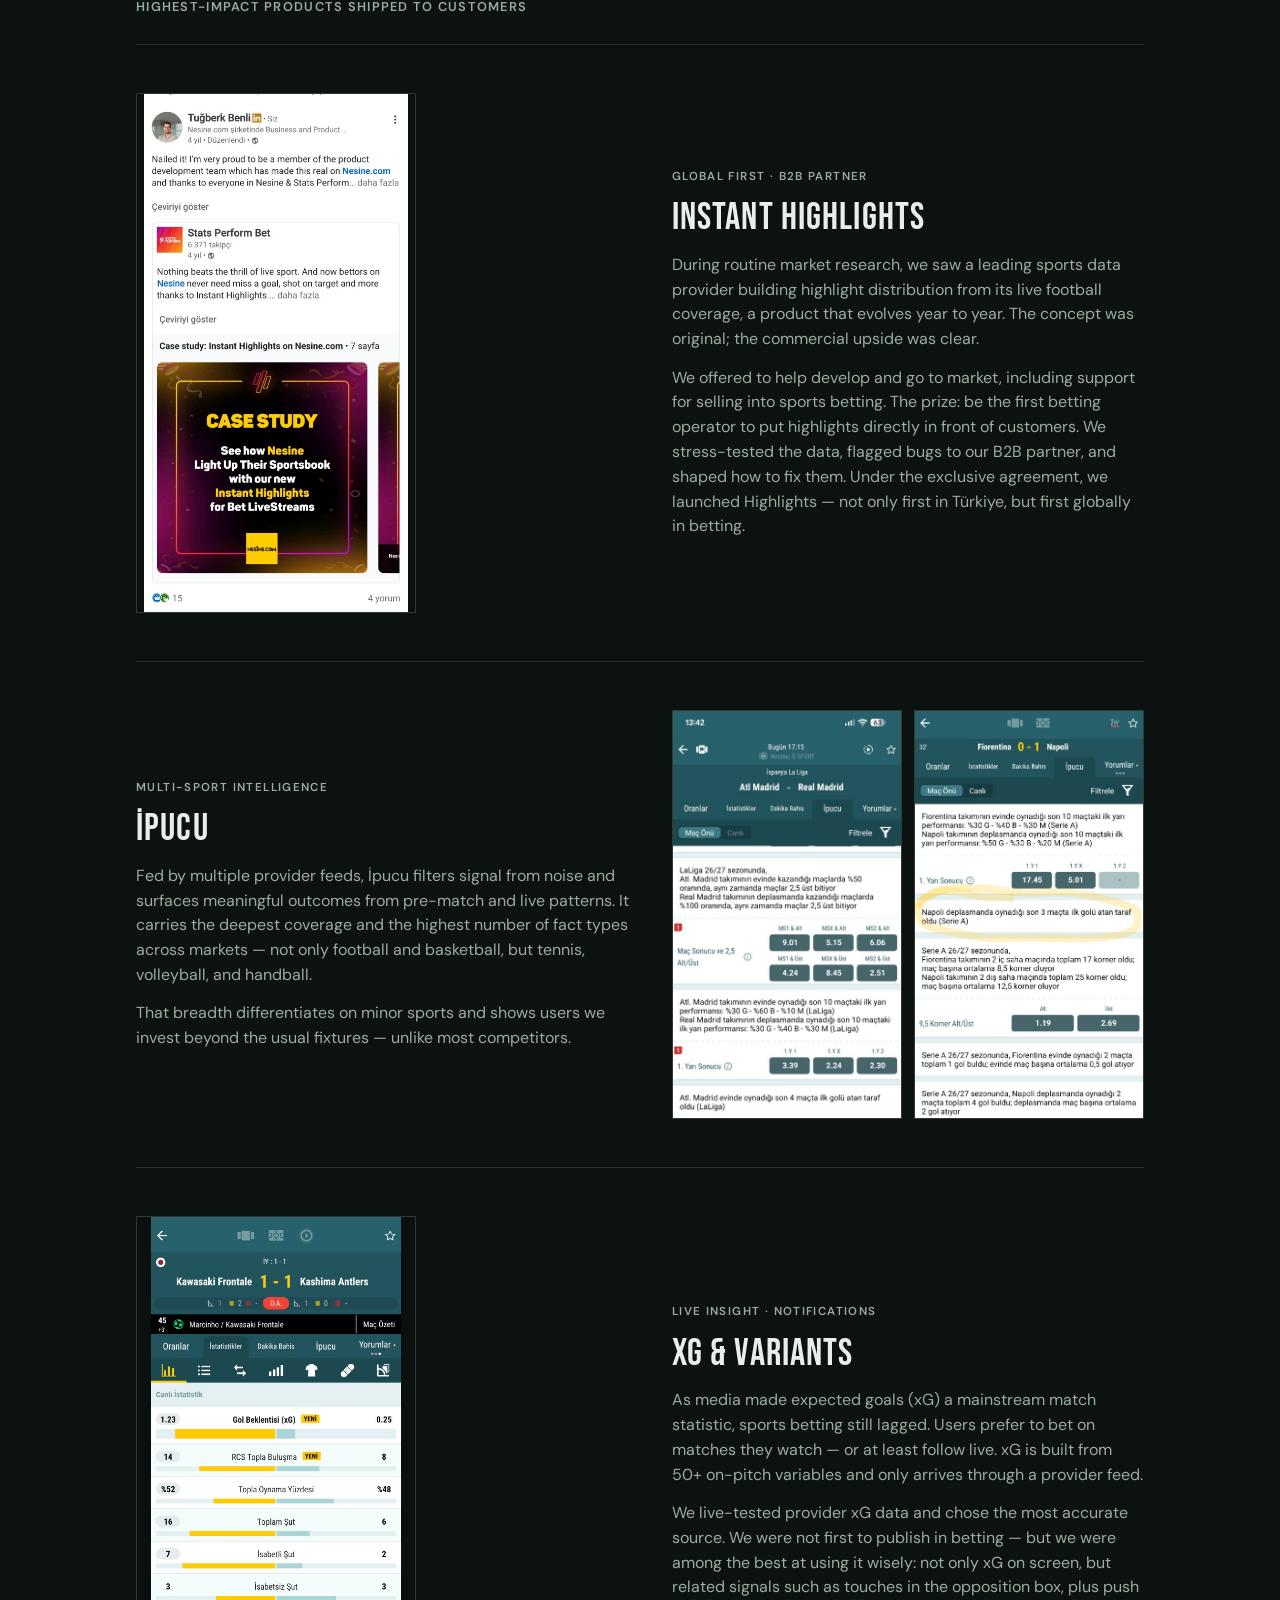
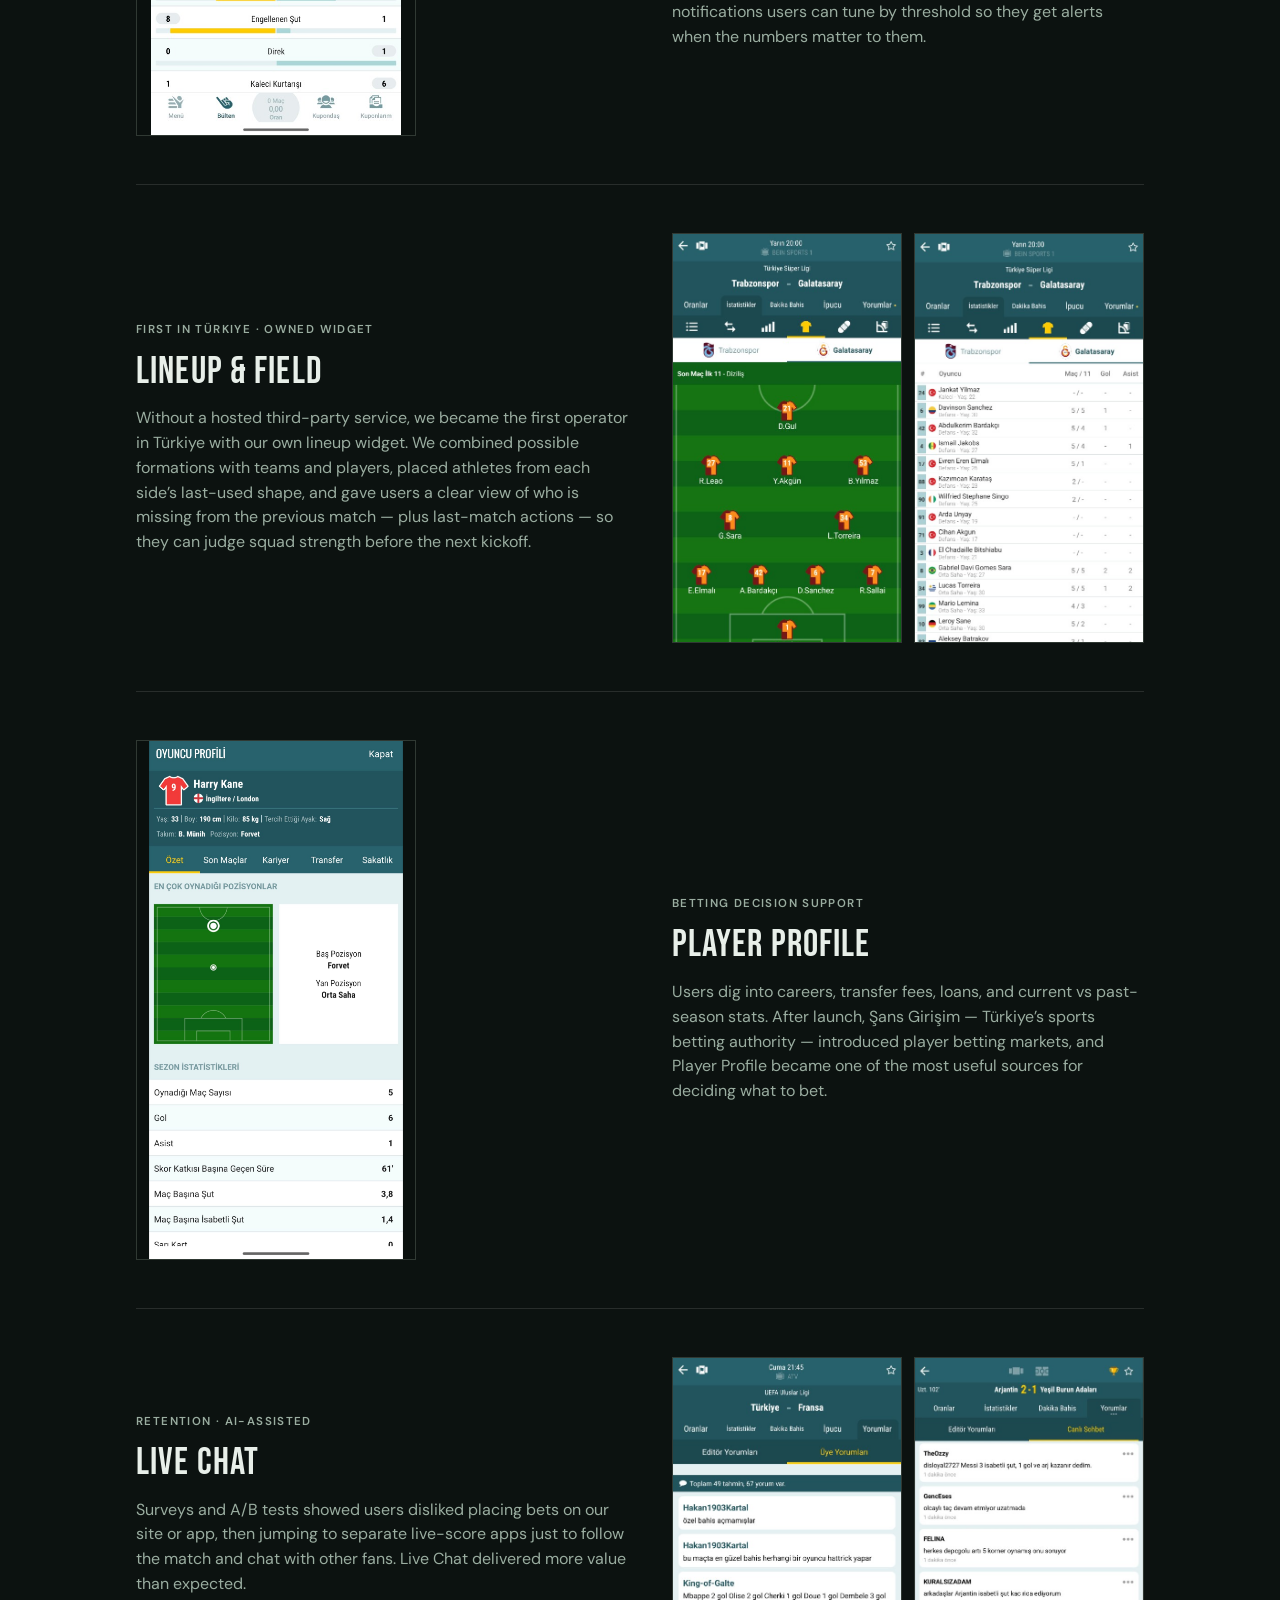
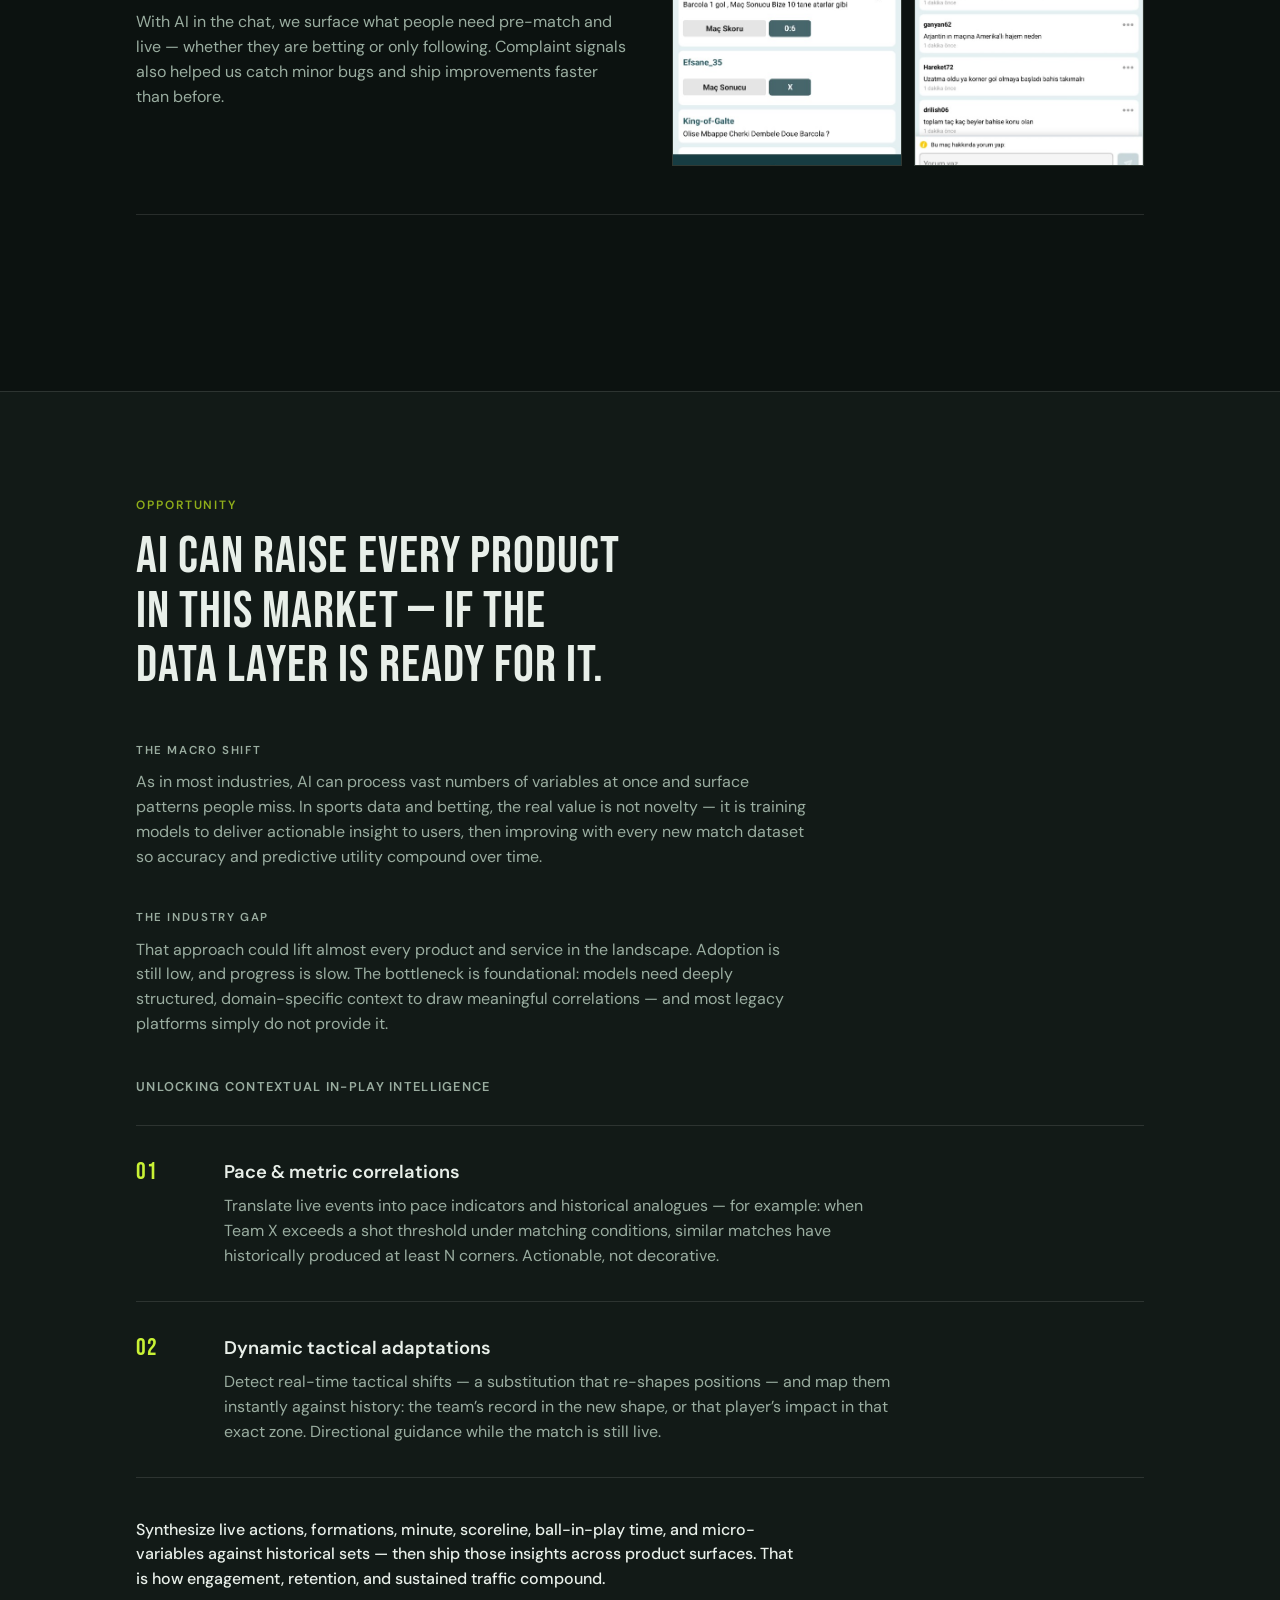
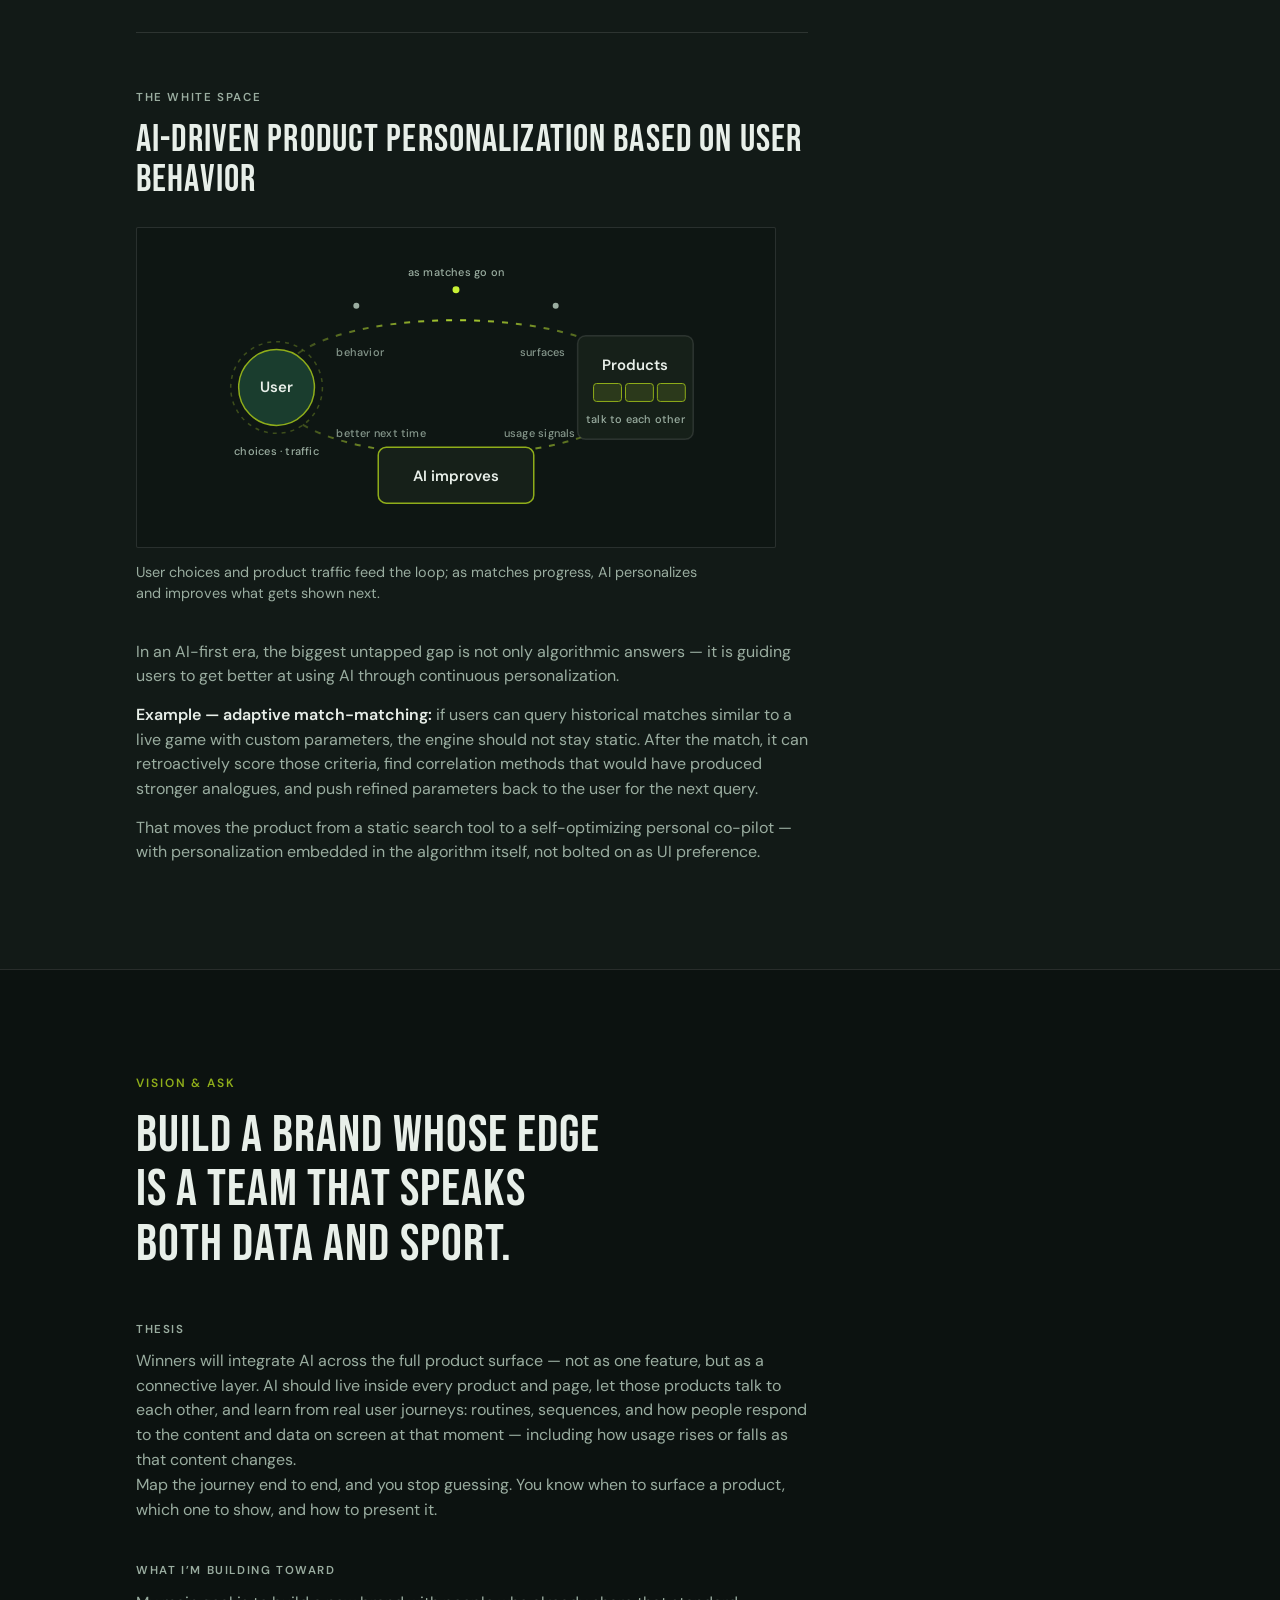
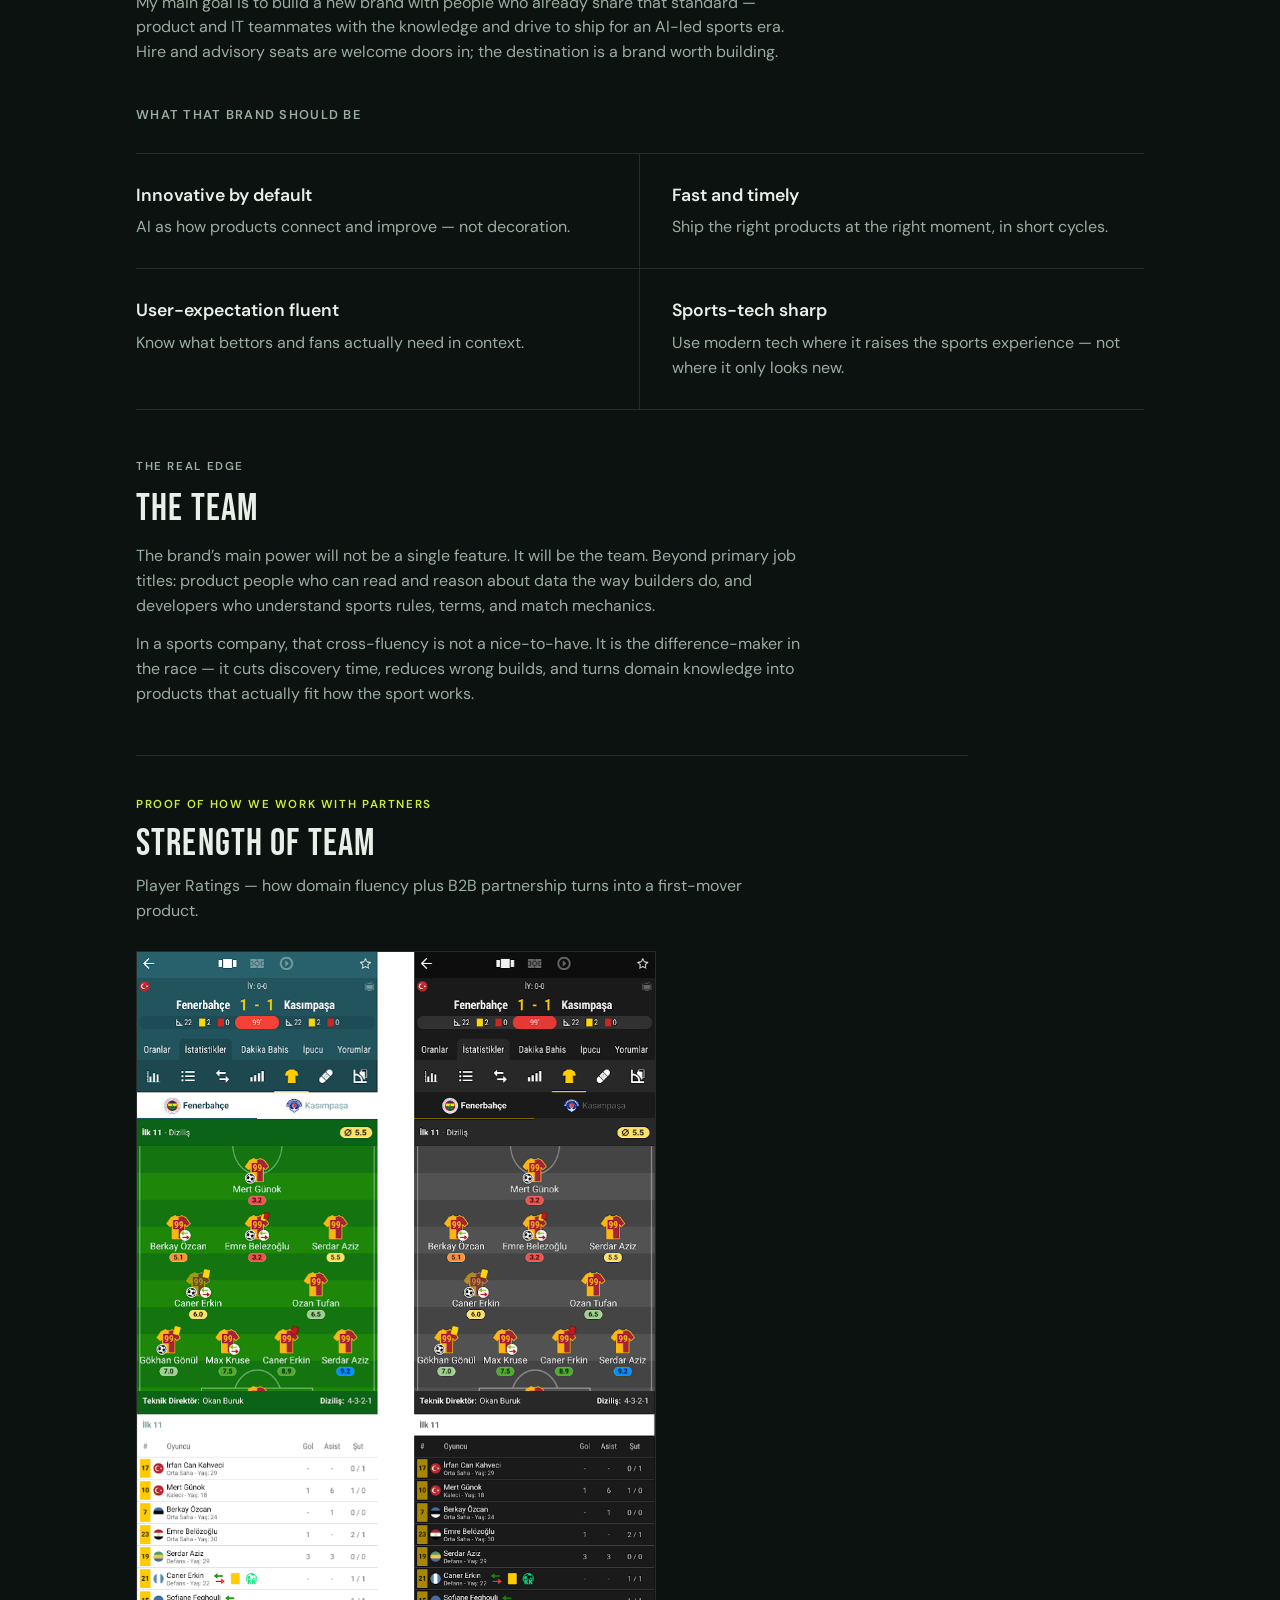
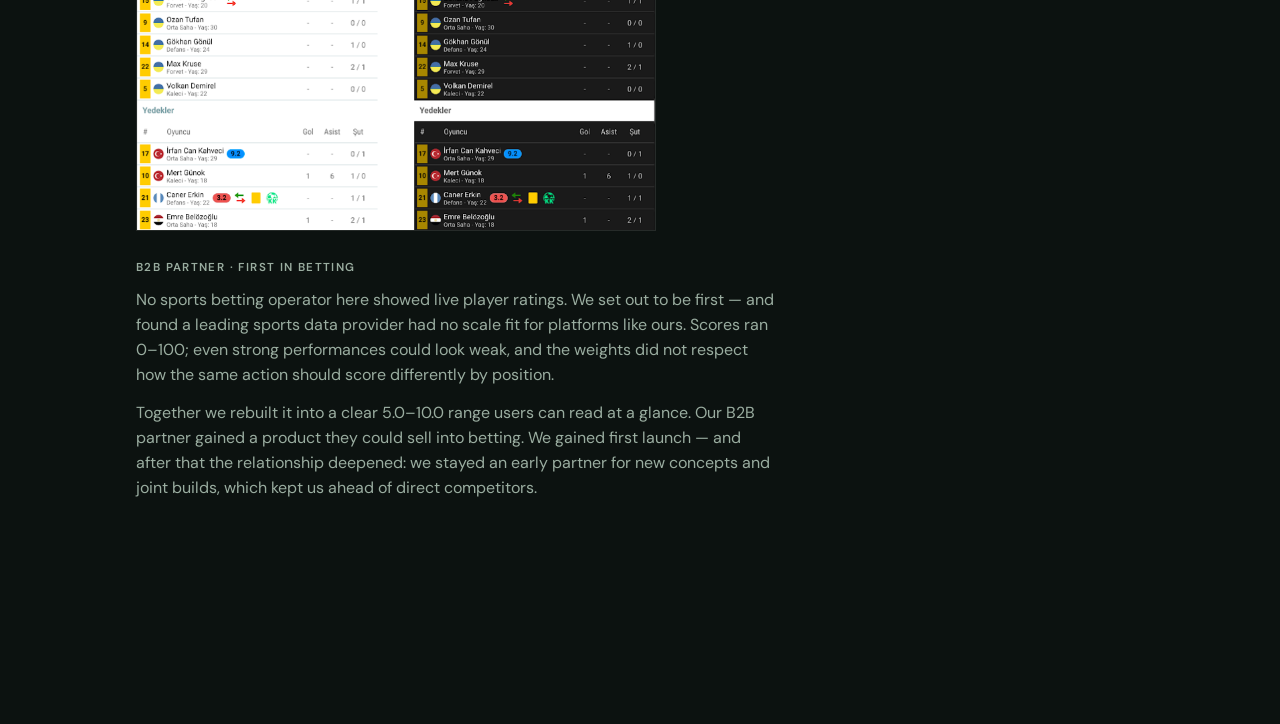
==== commit 5530a921: "Soften preferred-partner claim on Strength of team only. Co-authored-by: Cursor <cursoragent@cursor." ====
--- a/index.html
+++ b/index.html
@@ -663,9 +663,10 @@
               <p>
                 Together we rebuilt it into a clear 5.0–10.0 range users can read
                 at a glance. Our B2B partner gained a product they could sell
-                into betting. We gained first launch — and a partnership where
-                they bring new ideas to us first, keeping the pioneer badge
-                versus direct competitors.
+                into betting. We gained first launch — and after that the
+                relationship deepened: we stayed an early partner for new
+                concepts and joint builds, which kept us ahead of direct
+                competitors.
               </p>
             </div>
           </div>
